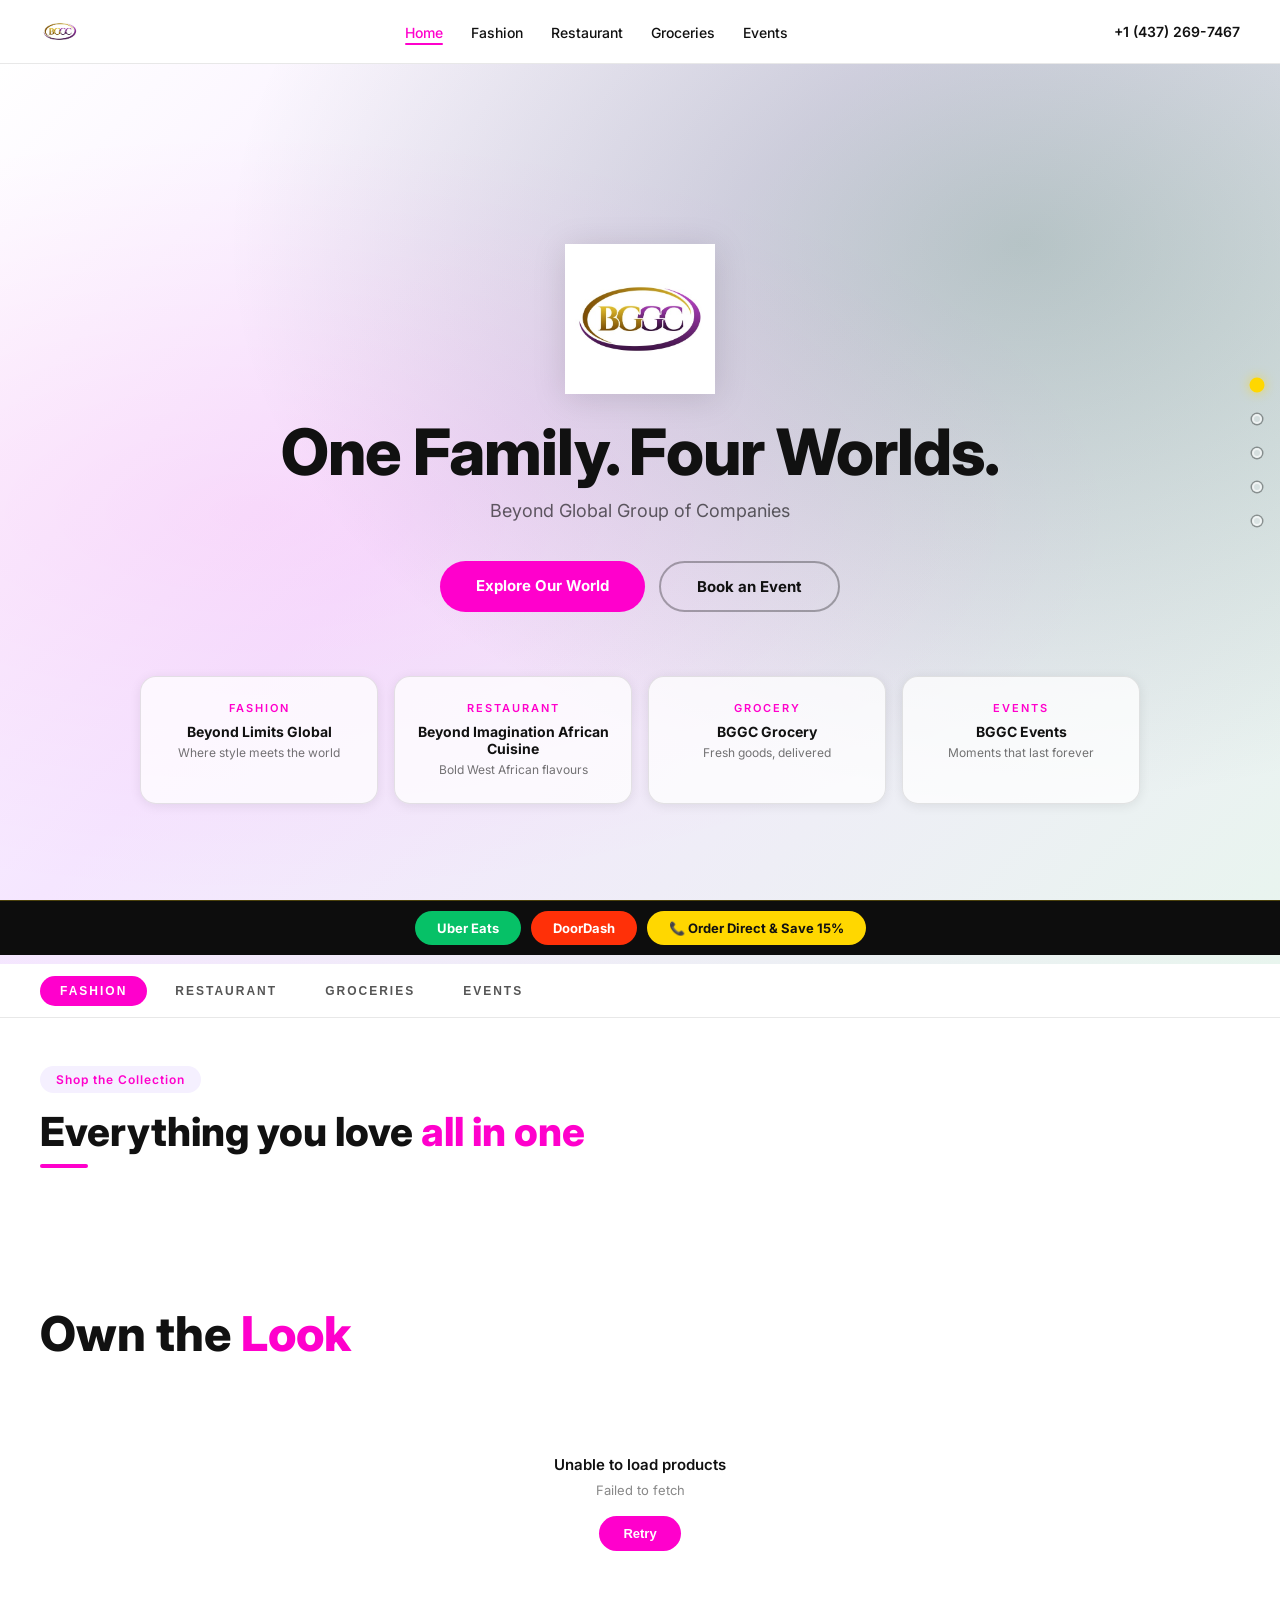
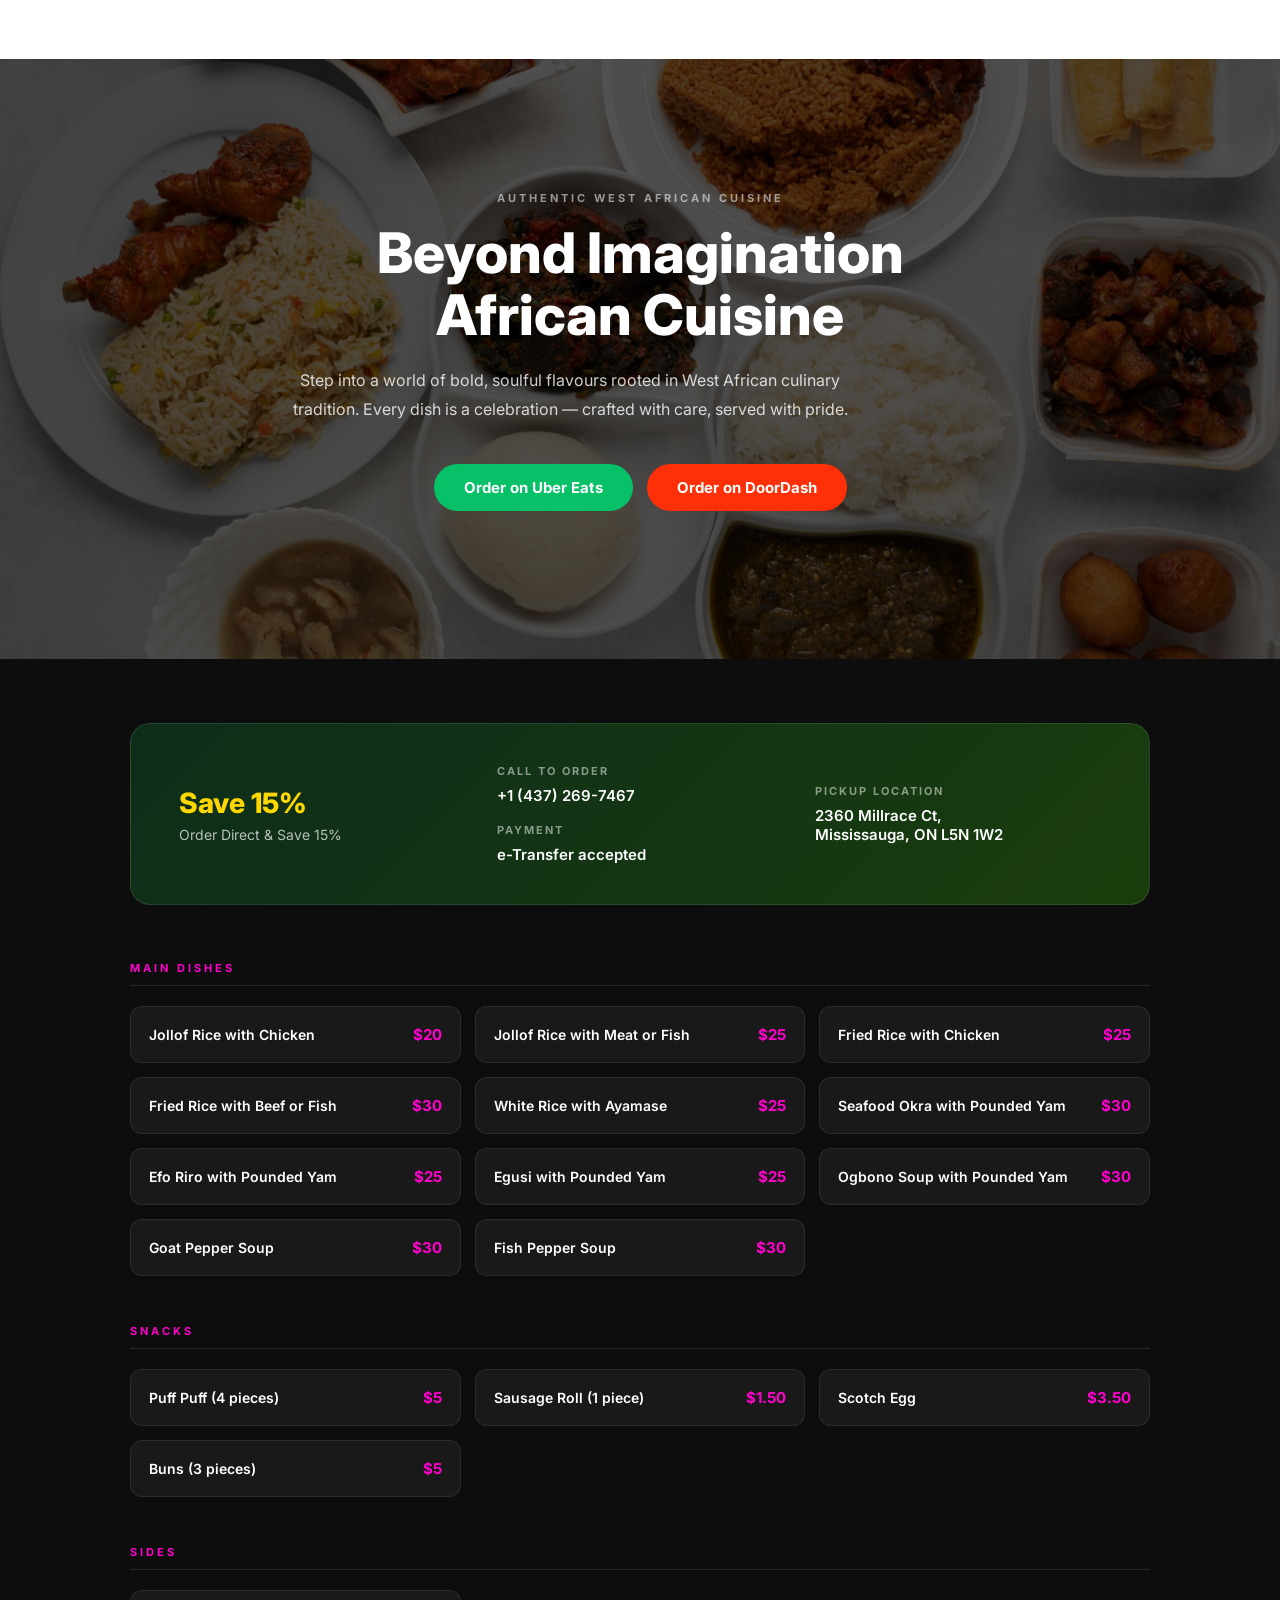
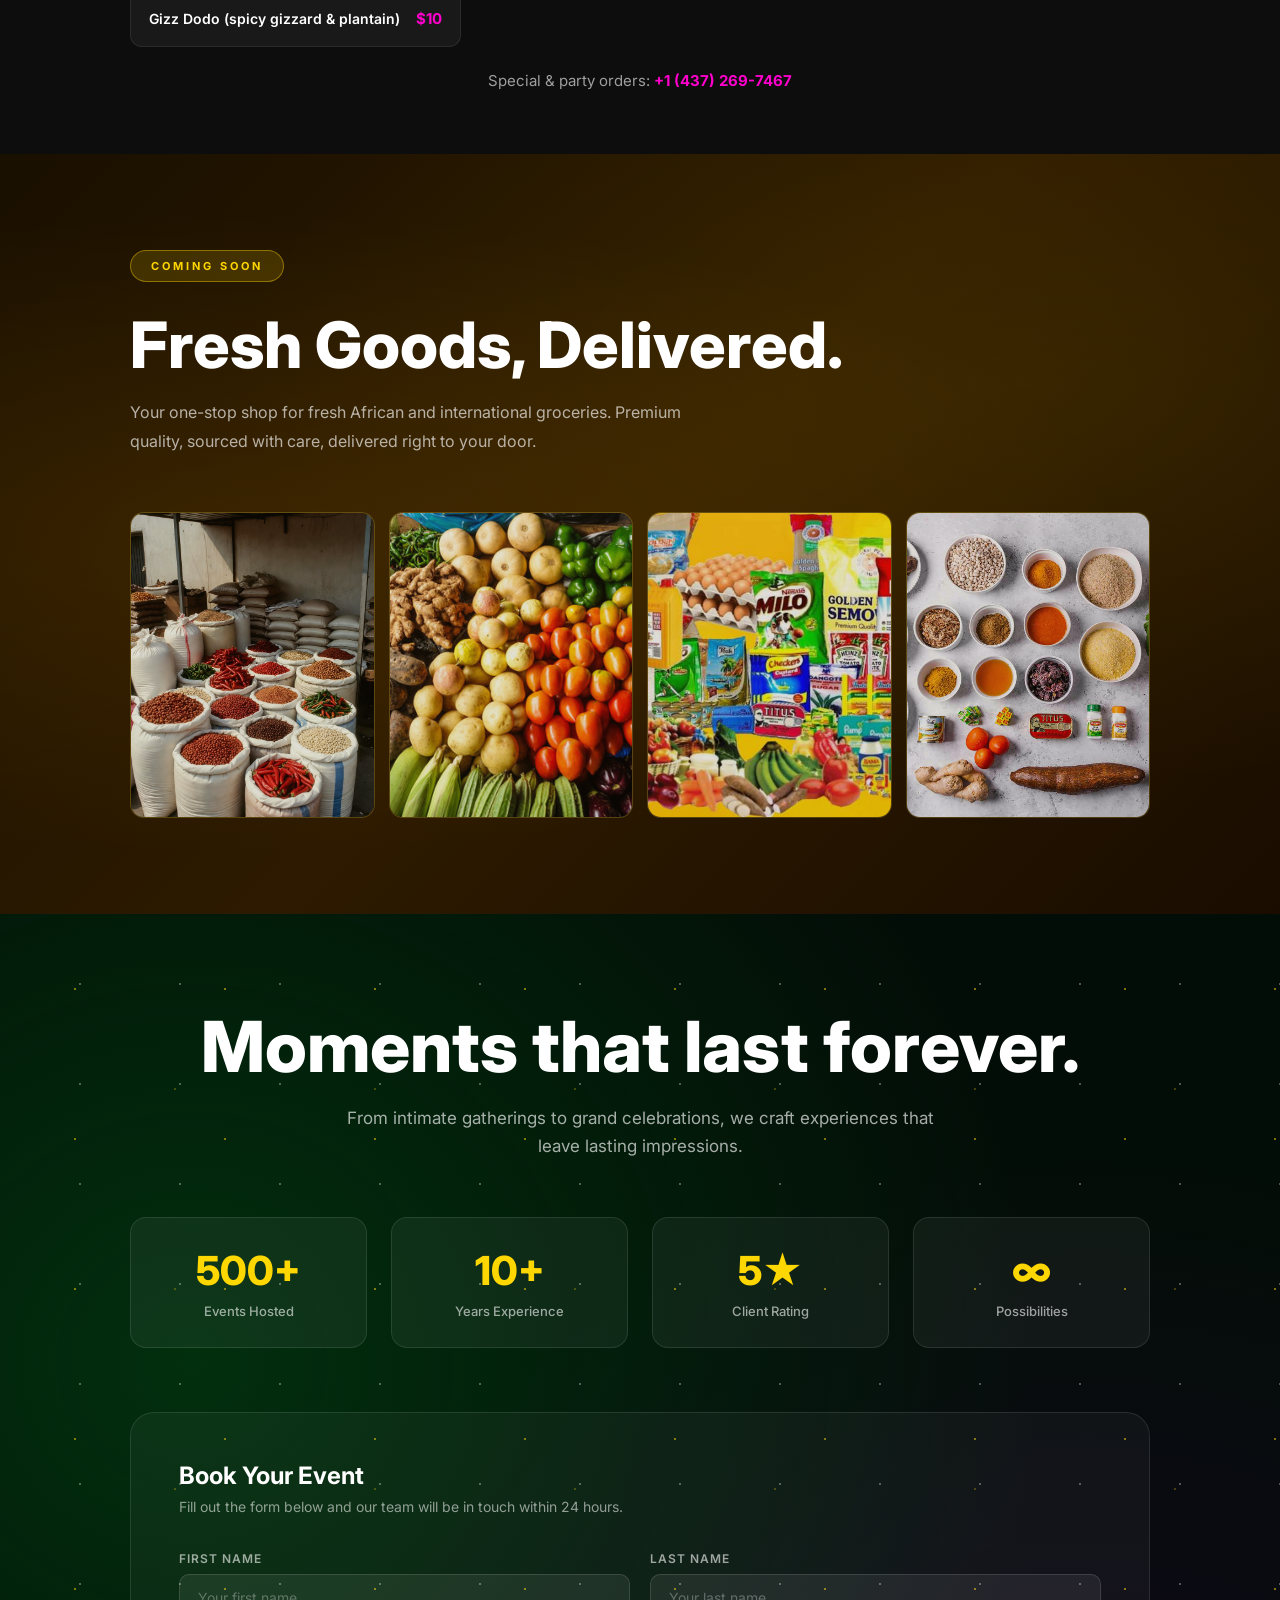
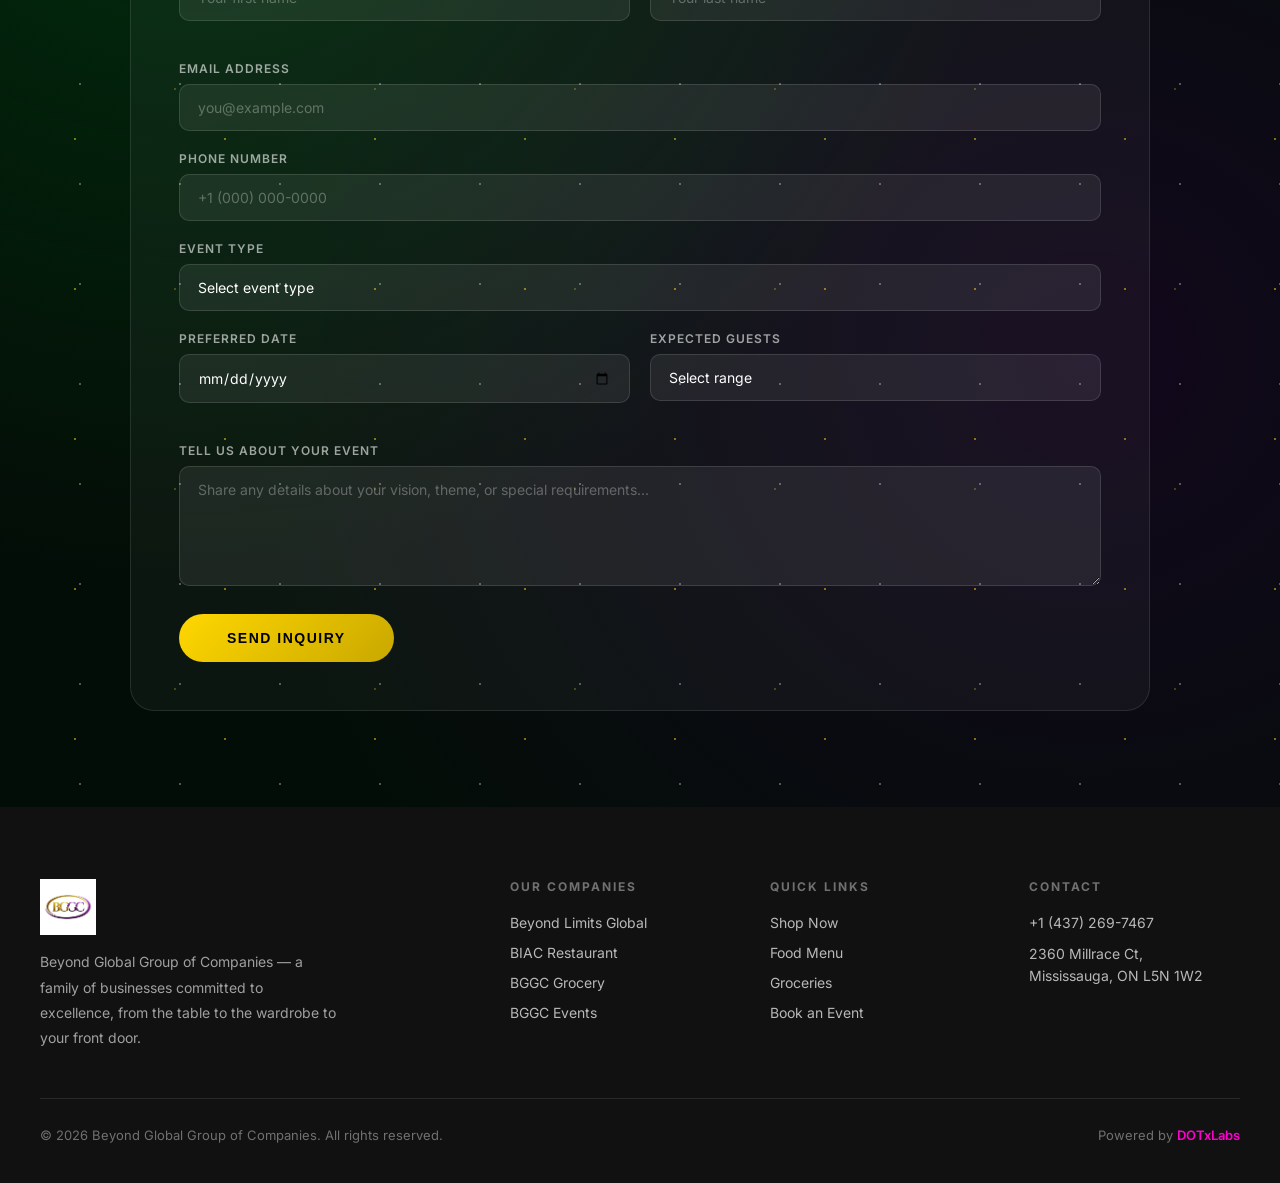
==== index.html @ 4529e99f "Fix Shopify product loading: error handling, null safety, API version - Downgrade API version 2026-0" ====
<!DOCTYPE html>
<html lang="en">
<head>
<meta charset="UTF-8">
<meta name="viewport" content="width=device-width, initial-scale=1.0">
<title>BGGC — Beyond Global Group of Companies</title>
<link rel="preconnect" href="https://fonts.googleapis.com">
<link href="https://fonts.googleapis.com/css2?family=Inter:wght@400;500;600;700;800&display=swap" rel="stylesheet">
<style>
/* ═══════════════════════════════
   RESET & ROOT VARIABLES
═══════════════════════════════ */
:root {
  --white:    #FFFFFF;
  --magenta:  #FF00CC;
  --black:    #111111;
  --body-txt: #555555;
  --lavender: #F5F0FF;
  --star:     #F5A623;
  --strike:   #999999;
  --border:   #E8E8E8;
}
* { margin:0; padding:0; box-sizing:border-box; }
html { scroll-behavior:smooth; overflow-x:hidden; }
body { font-family:'Inter',sans-serif; background:var(--white); color:var(--body-txt); overflow-x:hidden; font-size:16px; padding-top:64px; }
a { text-decoration:none; }

/* ═══════════════════════════════
   GLOBAL NAV
═══════════════════════════════ */
nav {
  position:fixed; top:0; left:0; right:0; z-index:1000;
  background:var(--white); border-bottom:1px solid var(--border);
  padding:0 40px; height:64px;
  display:flex; align-items:center; justify-content:space-between;
}
.nav-logo {
  text-decoration:none; flex-shrink:0; display:flex; align-items:center;
}
.nav-logo img {
  height:40px; width:auto; object-fit:contain;
}
.nav-links {
  display:flex; align-items:center; gap:28px; list-style:none;
}
.nav-links a {
  font-size:14px; font-weight:500; color:var(--black); transition:color .2s;
}
.nav-links a:hover { color:var(--magenta); }
.nav-phone {
  font-size:14px; font-weight:600; color:var(--black); flex-shrink:0;
}
.nav-hamburger {
  display:none; flex-direction:column; gap:5px; cursor:pointer;
  background:none; border:none; padding:6px;
}
.nav-hamburger span { display:block; width:24px; height:2px; background:var(--black); border-radius:2px; }
.mobile-menu {
  display:none; position:fixed; inset:64px 0 0 0; background:var(--white);
  z-index:999; flex-direction:column; padding:32px 24px; gap:20px;
  border-top:1px solid var(--border);
}
.mobile-menu.open { display:flex; }
.mobile-menu a { font-size:18px; font-weight:600; color:var(--black); }
.mobile-menu a:hover { color:var(--magenta); }

/* ═══════════════════════════════
   HERO (#home)
═══════════════════════════════ */
#home {
  position:relative; min-height:100vh;
  background:linear-gradient(135deg,#ffffff 0%,#f5e6ff 40%,#e8f5ee 100%);
  display:flex; flex-direction:column; align-items:center; justify-content:center;
  padding:80px 40px 60px; overflow:hidden;
}
#home::before {
  content:''; position:absolute; inset:0;
  background:radial-gradient(ellipse at 20% 50%,rgba(255,0,204,.08) 0%,transparent 60%),
             radial-gradient(ellipse at 80% 20%,rgba(3,80,40,.25) 0%,transparent 55%);
  pointer-events:none;
}
.hero-inner { position:relative; z-index:2; text-align:center; max-width:800px; }
.hero-logo {
  height:clamp(80px,12vw,150px); width:auto; object-fit:contain;
  margin-bottom:24px; display:block; margin-left:auto; margin-right:auto;
  filter:drop-shadow(0 4px 16px rgba(0,0,0,.12));
}
.hero-h1 {
  font-size:clamp(32px,5vw,64px); font-weight:800; color:#111111;
  line-height:1.05; margin-bottom:14px; letter-spacing:-1px;
}
.hero-sub {
  font-size:18px; color:rgba(0,0,0,.6); margin-bottom:40px; font-weight:400;
}
.hero-ctas { display:flex; gap:14px; justify-content:center; flex-wrap:wrap; margin-bottom:64px; }
.btn-primary {
  background:var(--magenta); color:var(--white); padding:15px 36px;
  border-radius:50px; font-size:15px; font-weight:700; border:none; cursor:pointer;
  display:inline-block; transition:all .25s;
}
.btn-primary:hover { background:#dd00b0; transform:translateY(-2px); box-shadow:0 10px 28px rgba(255,0,204,.4); }
.btn-outline-white {
  background:transparent; color:#111111; padding:14px 36px;
  border-radius:50px; font-size:15px; font-weight:700;
  border:2px solid rgba(0,0,0,.3); display:inline-block; transition:all .25s;
}
.btn-outline-white:hover { background:rgba(0,0,0,.06); border-color:var(--magenta); color:var(--magenta); }

/* Hero brand tiles */
.hero-tiles {
  display:grid; grid-template-columns:repeat(4,1fr); gap:16px; width:100%; max-width:1000px;
  position:relative; z-index:2;
}
.hero-tile {
  background:rgba(255,255,255,.75); border:1px solid rgba(0,0,0,.1);
  border-radius:16px; padding:24px 18px; text-align:center;
  cursor:pointer; transition:all .3s; display:block;
  box-shadow:0 2px 12px rgba(0,0,0,.08);
}
.hero-tile:hover {
  background:rgba(255,0,204,.08); border-color:rgba(255,0,204,.4);
  transform:translateY(-4px); box-shadow:0 12px 32px rgba(255,0,204,.15);
}
.hero-tile-name { font-size:14px; font-weight:700; color:#111111; margin-bottom:4px; }
.hero-tile-cat  { font-size:11px; font-weight:600; color:var(--magenta); letter-spacing:2px; text-transform:uppercase; margin-bottom:8px; }
.hero-tile-tag  { font-size:12px; color:rgba(0,0,0,.55); line-height:1.5; }

/* ═══════════════════════════════
   FASHION / SHOP (#fashion)
═══════════════════════════════ */
#fashion { background:var(--white); }
.shop-top-bar {
  background:var(--white); border-bottom:1px solid var(--border);
  padding:0 40px; height:54px; display:flex; align-items:center; gap:8px;
}
.shop-tab {
  font-size:12px; font-weight:700; letter-spacing:2px; text-transform:uppercase;
  padding:8px 20px; border-radius:50px; cursor:pointer; border:none;
  background:transparent; color:var(--body-txt); transition:all .2s;
}
.shop-tab.active, .shop-tab:hover { background:var(--magenta); color:var(--white); }

.shop-filter-bar {
  background:var(--white); border-bottom:1px solid var(--border);
  padding:10px 40px; display:flex; align-items:center; justify-content:space-between;
  gap:16px; flex-wrap:wrap;
}
.search-wrap { position:relative; display:flex; align-items:center; flex:0 0 340px; max-width:100%; }
.search-wrap input {
  width:100%; padding:10px 18px 10px 42px; border:1.5px solid var(--border);
  border-radius:50px; font-family:'Inter',sans-serif; font-size:14px; color:var(--black);
  outline:none; transition:border-color .2s; background:var(--white);
}
.search-wrap input:focus { border-color:var(--magenta); }
.search-wrap input::placeholder { color:#AAAAAA; }
.search-icon { position:absolute; left:14px; color:var(--magenta); pointer-events:none; display:flex; }
.filter-right { display:flex; align-items:center; gap:16px; }
.filter-btn {
  font-family:'Inter',sans-serif; font-size:14px; font-weight:500; color:var(--magenta);
  background:none; border:none; cursor:pointer; display:flex; align-items:center; gap:5px;
}

.shop-body { padding:48px 40px; max-width:1280px; margin:0 auto; }

/* Collection section label */
.shop-section-label {
  display:inline-block; background:var(--lavender); color:var(--magenta);
  font-size:12px; font-weight:600; letter-spacing:1px; padding:6px 16px;
  border-radius:50px; margin-bottom:14px;
}
.shop-section-h2 { font-size:clamp(28px,3.5vw,40px); font-weight:800; color:var(--black); margin-bottom:8px; }
.shop-section-h2 .accent { color:var(--magenta); }
.shop-underline { width:48px; height:4px; background:var(--magenta); border-radius:2px; margin-bottom:32px; }

/* Collection cards */
.collection-cards-row {
  display:flex; gap:20px; overflow-x:auto; padding-bottom:8px;
  scrollbar-width:thin; scrollbar-color:var(--magenta) var(--lavender);
  margin-bottom:56px;
}
.collection-cards-row::-webkit-scrollbar { height:4px; }
.collection-cards-row::-webkit-scrollbar-thumb { background:var(--magenta); border-radius:2px; }
.collection-cards-row::-webkit-scrollbar-track { background:var(--lavender); }
.collection-card {
  position:relative; flex:0 0 260px; height:340px; border-radius:16px;
  overflow:hidden; cursor:pointer; background:var(--lavender);
  background-size:cover; background-position:center; transition:all .3s;
}
.collection-card:hover { transform:translateY(-4px); box-shadow:0 16px 40px rgba(0,0,0,.18); }
.collection-card-overlay { position:absolute; inset:0; background:linear-gradient(to top,rgba(0,0,0,.6) 0%,transparent 55%); }
.collection-card-heart {
  position:absolute; top:12px; right:12px; width:32px; height:32px;
  background:rgba(255,255,255,.92); border-radius:50%; display:flex;
  align-items:center; justify-content:center; color:var(--magenta);
  font-size:14px; z-index:2; transition:all .2s;
}
.collection-card-heart:hover { background:var(--white); transform:scale(1.1); }
.collection-card-pill {
  position:absolute; bottom:14px; left:14px;
  background:rgba(255,255,255,.92); color:var(--black);
  font-size:12px; font-weight:600; padding:5px 14px; border-radius:50px; z-index:2;
}
.collection-card-emoji {
  position:absolute; inset:0; display:flex; align-items:center; justify-content:center;
  font-size:52px; padding-bottom:40px;
}

/* Product grid - CSS Grid, no horizontal scroll */
.product-grid-header {
  display:flex; align-items:flex-end; justify-content:space-between;
  gap:20px; margin-bottom:32px; flex-wrap:wrap;
}
.product-grid-h2 { font-size:clamp(28px,4vw,48px); font-weight:800; color:var(--black); }
.product-grid-h2 .accent { color:var(--magenta); }
.product-grid-explore a { font-size:14px; font-weight:600; color:var(--magenta); display:inline-flex; align-items:center; gap:6px; }

.product-grid-wrap { width:100%; }
#product-grid-container {
  display:grid; grid-template-columns:repeat(3,1fr); gap:20px; width:100%;
}
.product-card {
  background:var(--white); border:1.5px solid var(--border); border-radius:16px;
  overflow:hidden; cursor:pointer; transition:all .25s; display:flex; flex-direction:column;
  flex:none;
}
.product-card:hover { border-color:var(--magenta); transform:translateY(-4px); box-shadow:0 12px 36px rgba(255,0,204,.15); }
.product-card-img { width:100%; aspect-ratio:3/4; object-fit:cover; display:block; background:var(--lavender); }
.product-card-img-placeholder { width:100%; aspect-ratio:3/4; background:var(--lavender); display:flex; align-items:center; justify-content:center; font-size:48px; }
.product-card-info { padding:16px; flex:1; display:flex; flex-direction:column; gap:6px; }
.product-card-title { font-size:15px; font-weight:600; color:var(--black); line-height:1.3; flex:1; }
.product-card-stars { display:flex; align-items:center; gap:6px; font-size:13px; color:var(--star); }
.product-card-stars span { color:var(--body-txt); font-size:12px; }
.product-card-pricing { display:flex; align-items:center; gap:8px; flex-wrap:wrap; }
.product-card-price { font-size:16px; font-weight:700; color:var(--magenta); }
.product-card-original { font-size:13px; color:var(--strike); text-decoration:line-through; }
.product-card-badge { background:var(--lavender); color:var(--magenta); font-size:11px; font-weight:700; padding:3px 9px; border-radius:50px; }
.product-card-btn {
  width:100%; background:var(--magenta); color:var(--white); border:none;
  padding:10px; border-radius:8px; font-size:12px; font-weight:600;
  letter-spacing:1px; cursor:pointer; transition:background .25s; margin-top:4px;
}
.product-card-btn:hover { background:#dd00b0; }

/* Loading / error states */
.shop-loading { display:flex; align-items:center; justify-content:center; min-height:280px; flex-direction:column; gap:16px; grid-column:1/-1; }
@keyframes spin { to { transform:rotate(360deg); } }
.shop-spinner { width:40px; height:40px; border:3px solid rgba(255,0,204,.2); border-top-color:var(--magenta); border-radius:50%; animation:spin .8s linear infinite; }
.shop-loading-text { font-size:12px; font-weight:600; letter-spacing:2px; color:var(--body-txt); }
.shop-error { text-align:center; padding:60px 20px; font-size:16px; color:var(--body-txt); grid-column:1/-1; }

/* ═══════════════════════════════
   RESTAURANT (#restaurant)
═══════════════════════════════ */
#restaurant { background:#0d0d0d; }
.rest-hero {
  position:relative; min-height:600px;
  background-image:url('BIACH.jpg');
  background-size:cover; background-position:center;
  display:flex; align-items:center; justify-content:center; overflow:hidden;
}
.rest-hero::after { content:''; position:absolute; inset:0; background:rgba(0,0,0,.68); }
.rest-hero-inner { position:relative; z-index:2; text-align:center; padding:80px 40px; max-width:800px; }
.rest-eyebrow {
  font-size:11px; font-weight:700; letter-spacing:3px; text-transform:uppercase;
  color:rgba(255,255,255,.55); margin-bottom:18px;
}
.rest-hero-name {
  font-size:clamp(28px,4.5vw,56px); font-weight:800; color:var(--white);
  line-height:1.1; margin-bottom:20px;
}
.rest-hero-copy { font-size:16px; color:rgba(255,255,255,.8); line-height:1.8; margin-bottom:40px; max-width:580px; }
.rest-order-btns { display:flex; gap:14px; justify-content:center; flex-wrap:wrap; margin-bottom:16px; }
.btn-uber {
  background:#06C167; color:var(--white); padding:14px 30px; border-radius:50px;
  font-size:15px; font-weight:700; border:none; display:inline-block; transition:all .25s;
}
.btn-uber:hover { background:#04a355; transform:translateY(-2px); }
.btn-doordash {
  background:#FF3008; color:var(--white); padding:14px 30px; border-radius:50px;
  font-size:15px; font-weight:700; border:none; display:inline-block; transition:all .25s;
}
.btn-doordash:hover { background:#dd2700; transform:translateY(-2px); }

.rest-body { max-width:1100px; margin:0 auto; padding:64px 40px; }

/* Order Direct promo */
.rest-promo {
  background:linear-gradient(135deg,#0d2d1a,#1a3d0d);
  border:1px solid rgba(255,255,255,.1); border-radius:20px;
  padding:40px 48px; margin-bottom:56px;
  display:grid; grid-template-columns:1fr 1fr 1fr; gap:32px; align-items:center;
}
.rest-promo-badge {
  font-size:28px; font-weight:800; color:#FFD700;
  margin-bottom:6px;
}
.rest-promo-sub { font-size:14px; color:rgba(255,255,255,.7); }
.rest-promo-item { display:flex; flex-direction:column; gap:4px; }
.rest-promo-label { font-size:11px; font-weight:700; letter-spacing:2px; text-transform:uppercase; color:rgba(255,255,255,.5); margin-bottom:4px; }
.rest-promo-value { font-size:15px; font-weight:600; color:var(--white); }

/* Menu */
.menu-cat-title {
  font-size:11px; font-weight:700; letter-spacing:3px; text-transform:uppercase;
  color:var(--magenta); margin-bottom:20px; padding-bottom:10px;
  border-bottom:1px solid rgba(255,255,255,.1);
}
.menu-cards-grid { display:grid; grid-template-columns:repeat(3,1fr); gap:14px; margin-bottom:48px; }
.menu-card {
  background:rgba(255,255,255,.05); border:1px solid rgba(255,255,255,.08);
  border-radius:12px; padding:18px; display:flex; justify-content:space-between; align-items:center;
  transition:all .2s;
}
.menu-card:hover { background:rgba(255,255,255,.09); border-color:rgba(255,0,204,.3); }
.menu-card-name { font-size:14px; font-weight:600; color:var(--white); }
.menu-card-price { font-size:15px; font-weight:700; color:var(--magenta); flex-shrink:0; margin-left:12px; }
.rest-special-note { text-align:center; font-size:15px; color:rgba(255,255,255,.6); margin-top:-24px; }
.rest-special-note strong { color:var(--magenta); }

/* ═══════════════════════════════
   EVENTS (#events)
═══════════════════════════════ */
#events {
  background:#030D07;
  background-image:
    radial-gradient(ellipse at 15% 30%,rgba(0,80,20,.5) 0%,transparent 55%),
    radial-gradient(ellipse at 85% 70%,rgba(40,0,60,.4) 0%,transparent 55%);
  position:relative; overflow:hidden;
}
/* Star dots */
#events::before {
  content:'';
  position:absolute; inset:0;
  background-image:
    radial-gradient(circle,#FFD700 1px,transparent 1px),
    radial-gradient(circle,rgba(255,215,0,.5) 1px,transparent 1px),
    radial-gradient(circle,rgba(255,255,255,.6) 1px,transparent 1px);
  background-size:150px 150px, 200px 200px, 100px 100px;
  background-position:0 0, 75px 75px, 30px 120px;
  pointer-events:none; opacity:.5;
}
.events-inner { position:relative; z-index:2; max-width:1100px; margin:0 auto; padding:96px 40px; }
.events-headline {
  font-size:clamp(36px,5.5vw,72px); font-weight:800; color:var(--white);
  line-height:1.05; margin-bottom:20px; text-align:center;
}
.events-sub { font-size:17px; color:rgba(255,255,255,.65); text-align:center; max-width:620px; margin:0 auto 56px; line-height:1.7; }

/* Stats */
.events-stats { display:grid; grid-template-columns:repeat(4,1fr); gap:24px; margin-bottom:64px; }
.stat-card {
  background:rgba(255,255,255,.05); border:1px solid rgba(255,255,255,.1);
  border-radius:16px; padding:28px 20px; text-align:center;
}
.stat-value { font-size:clamp(28px,3.5vw,40px); font-weight:800; color:#FFD700; margin-bottom:8px; }
.stat-label { font-size:13px; color:rgba(255,255,255,.6); font-weight:500; }

/* Event form */
.event-form-wrap {
  background:rgba(255,255,255,.04); border:1px solid rgba(255,255,255,.1);
  border-radius:24px; padding:48px;
}
.event-form-title { font-size:24px; font-weight:700; color:var(--white); margin-bottom:8px; }
.event-form-sub { font-size:14px; color:rgba(255,255,255,.55); margin-bottom:36px; }
.form-row { display:grid; grid-template-columns:1fr 1fr; gap:20px; margin-bottom:20px; }
.form-group { display:flex; flex-direction:column; gap:8px; margin-bottom:20px; }
.form-label { font-size:12px; font-weight:600; letter-spacing:1px; text-transform:uppercase; color:rgba(255,255,255,.6); }
.form-input, .form-select, .form-textarea {
  width:100%; padding:14px 18px; background:rgba(255,255,255,.07);
  border:1.5px solid rgba(255,255,255,.12); border-radius:10px;
  font-family:'Inter',sans-serif; font-size:14px; color:var(--white);
  outline:none; transition:border-color .2s; appearance:none;
}
.form-input::placeholder, .form-textarea::placeholder { color:rgba(255,255,255,.3); }
.form-input:focus, .form-select:focus, .form-textarea:focus { border-color:#FFD700; }
.form-select option { background:#0d1f0d; color:var(--white); }
.form-textarea { resize:vertical; min-height:120px; }
.btn-send {
  background:linear-gradient(135deg,#FFD700,#c9a800);
  color:#000; padding:16px 48px; border-radius:50px;
  font-size:14px; font-weight:800; letter-spacing:1.5px; text-transform:uppercase;
  border:none; cursor:pointer; transition:all .25s; margin-top:8px;
}
.btn-send:hover { transform:translateY(-2px); box-shadow:0 10px 28px rgba(255,215,0,.35); }

/* ═══════════════════════════════
   GROCERIES (#grocery)
═══════════════════════════════ */
#grocery {
  background:linear-gradient(135deg,#1a1000 0%,#2d1a00 50%,#1a0d00 100%);
  position:relative; overflow:hidden;
}
#grocery::before {
  content:''; position:absolute; inset:0;
  background:radial-gradient(ellipse at 20% 50%,rgba(255,165,0,.1) 0%,transparent 60%),
             radial-gradient(ellipse at 80% 30%,rgba(255,215,0,.08) 0%,transparent 55%);
  pointer-events:none;
}
.grocery-inner { position:relative; z-index:2; max-width:1100px; margin:0 auto; padding:96px 40px; }
.grocery-badge {
  display:inline-block; background:rgba(255,215,0,.15); border:1px solid rgba(255,215,0,.4);
  color:#FFD700; font-size:11px; font-weight:700; letter-spacing:3px;
  text-transform:uppercase; padding:8px 20px; border-radius:50px; margin-bottom:28px;
}
.grocery-h1 { font-size:clamp(36px,5vw,64px); font-weight:800; color:var(--white); line-height:1.1; margin-bottom:18px; }
.grocery-sub { font-size:16px; color:rgba(255,255,255,.65); line-height:1.8; max-width:600px; margin-bottom:56px; }
.grocery-gallery { display:grid; grid-template-columns:repeat(4,1fr); gap:14px; }
.grocery-img {
  border-radius:14px; overflow:hidden; aspect-ratio:4/5;
  background:rgba(255,255,255,.08); border:1px solid rgba(255,215,0,.15);
}
.grocery-img img { width:100%; height:100%; object-fit:cover; display:block; opacity:.85; transition:opacity .3s; }
.grocery-img:hover img { opacity:1; }

/* ═══════════════════════════════
   PRODUCT MODAL (lightbox)
═══════════════════════════════ */
.product-modal {
  position:fixed; inset:0; z-index:4000; background:rgba(0,0,0,.78);
  backdrop-filter:blur(10px); display:flex; align-items:center; justify-content:center;
  opacity:0; pointer-events:none; transition:opacity .3s; padding:20px;
}
.product-modal.open { opacity:1; pointer-events:all; }
.product-modal-inner {
  background:var(--white); border-radius:16px; overflow:hidden;
  max-width:800px; width:100%; max-height:92vh; overflow-y:auto;
  display:grid; grid-template-columns:1fr 1fr;
  transform:scale(.94); transition:transform .35s cubic-bezier(.16,1,.3,1);
  box-shadow:0 40px 100px rgba(0,0,0,.35); position:relative;
}
.product-modal.open .product-modal-inner { transform:scale(1); }
.product-modal-img { width:100%; height:100%; object-fit:cover; display:block; min-height:380px; background:var(--lavender); }
.product-modal-img-placeholder { width:100%; min-height:380px; background:var(--lavender); display:flex; align-items:center; justify-content:center; font-size:80px; }
.product-modal-info { padding:40px 32px; display:flex; flex-direction:column; gap:0; }
.product-modal-close {
  position:absolute; top:14px; right:14px; background:rgba(255,255,255,.95);
  border:none; width:34px; height:34px; border-radius:50%; cursor:pointer;
  font-size:16px; display:flex; align-items:center; justify-content:center;
  transition:all .25s; z-index:5; box-shadow:0 2px 8px rgba(0,0,0,.2); color:var(--black);
}
.product-modal-close:hover { background:var(--white); transform:scale(1.1); }
.product-modal-tag { font-size:11px; font-weight:600; letter-spacing:3px; color:var(--magenta); margin-bottom:10px; text-transform:uppercase; }
.product-modal-title { font-size:26px; font-weight:700; color:var(--black); line-height:1.2; margin-bottom:10px; }
.product-modal-price { font-size:20px; font-weight:700; color:var(--magenta); margin-bottom:18px; }
.product-modal-desc { font-size:14px; color:var(--body-txt); line-height:1.75; margin-bottom:22px; flex:1; }
.variant-label { font-size:11px; font-weight:600; letter-spacing:2px; color:var(--body-txt); display:block; margin-bottom:10px; text-transform:uppercase; }
.variant-options { display:flex; flex-wrap:wrap; gap:8px; margin-bottom:22px; }
.variant-btn {
  padding:7px 16px; border:1.5px solid var(--border); background:transparent;
  color:var(--black); font-family:'Inter',sans-serif; font-size:13px; font-weight:500;
  border-radius:8px; cursor:pointer; transition:all .2s;
}
.variant-btn:hover { border-color:var(--magenta); color:var(--magenta); }
.variant-btn.selected { background:var(--magenta); color:var(--white); border-color:var(--magenta); }
.variant-btn:disabled { opacity:.35; cursor:not-allowed; text-decoration:line-through; }
.btn-add-cart {
  width:100%; background:var(--magenta); color:var(--white); padding:15px;
  border:none; cursor:pointer; font-family:'Inter',sans-serif; font-size:13px;
  font-weight:700; letter-spacing:1.5px; text-transform:uppercase;
  border-radius:50px; transition:all .3s; margin-bottom:10px;
}
.btn-add-cart:hover { background:#dd00b0; transform:translateY(-2px); box-shadow:0 10px 28px rgba(255,0,204,.35); }
.btn-add-cart:disabled { background:rgba(255,0,204,.35); cursor:not-allowed; transform:none; box-shadow:none; }
.btn-checkout-note { font-size:12px; text-align:center; color:var(--strike); font-style:italic; }

/* ═══════════════════════════════
   FOOTER
═══════════════════════════════ */
footer {
  background:var(--black); color:var(--white);
  padding:72px 40px 40px;
}
.footer-inner {
  max-width:1280px; margin:0 auto;
  display:grid; grid-template-columns:2fr 1fr 1fr 1fr; gap:48px; margin-bottom:48px;
}
.footer-logo { height:56px; width:auto; object-fit:contain; margin-bottom:14px; display:block; }
.footer-brand-desc { font-size:14px; color:rgba(255,255,255,.6); line-height:1.8; max-width:300px; }
.footer-col-title { font-size:12px; font-weight:700; letter-spacing:2px; text-transform:uppercase; color:rgba(255,255,255,.4); margin-bottom:18px; }
.footer-links { list-style:none; display:flex; flex-direction:column; gap:10px; }
.footer-links a { font-size:14px; color:rgba(255,255,255,.7); transition:color .2s; }
.footer-links a:hover { color:var(--white); }
.footer-contact-line { font-size:14px; color:rgba(255,255,255,.7); margin-bottom:8px; line-height:1.6; }
.footer-bottom {
  max-width:1280px; margin:0 auto; padding-top:28px;
  border-top:1px solid rgba(255,255,255,.1);
  display:flex; align-items:center; justify-content:space-between;
  font-size:13px; color:rgba(255,255,255,.4);
  flex-wrap:wrap; gap:8px;
}
.footer-powered { font-size:13px; color:rgba(255,255,255,.4); }
.footer-powered a { color:var(--magenta); text-decoration:none; font-weight:600; }
.footer-powered a:hover { text-decoration:underline; }

/* ═══════════════════════════════
   RESPONSIVE
═══════════════════════════════ */
@media (max-width:1024px) {
  #product-grid-container { grid-template-columns:repeat(2,1fr); }
  .hero-tiles { grid-template-columns:repeat(2,1fr); }
  .events-stats { grid-template-columns:repeat(2,1fr); }
  .menu-cards-grid { grid-template-columns:repeat(2,1fr); }
  .grocery-gallery { grid-template-columns:repeat(2,1fr); }
  .rest-promo { grid-template-columns:1fr 1fr; gap:24px; }
  .footer-inner { grid-template-columns:repeat(2,1fr); gap:32px; }
}
@media (max-width:768px) {
  nav { padding:0 20px; }
  .nav-links, .nav-phone { display:none; }
  .nav-hamburger { display:flex; }
  .shop-top-bar { padding:0 20px; overflow-x:auto; -webkit-overflow-scrolling:touch; scrollbar-width:none; }
  .shop-top-bar::-webkit-scrollbar { display:none; }
  .shop-tab { flex-shrink:0; }
  .shop-filter-bar { padding:10px 20px; }
  .shop-body { padding:32px 20px; }
  .rest-body { padding:40px 20px; }
  .rest-promo { grid-template-columns:1fr; padding:28px 24px; }
  .events-inner { padding:64px 20px; }
  .events-stats { grid-template-columns:repeat(2,1fr); }
  .form-row { grid-template-columns:1fr; gap:0; }
  .event-form-wrap { padding:28px 24px; }
  .grocery-inner { padding:64px 20px; }
  .grocery-gallery { grid-template-columns:repeat(2,1fr); }
  footer { padding:48px 20px 32px; }
  .footer-inner { grid-template-columns:1fr; gap:28px; }
  .product-modal-inner { grid-template-columns:1fr; }
  .product-modal-img { min-height:260px; }
  #home { padding:60px 20px 40px; }
  .hero-tiles { grid-template-columns:repeat(2,1fr); }
}
@media (max-width:640px) {
  #product-grid-container { grid-template-columns:1fr 1fr; gap:10px; }
  .product-card-info { padding:10px; gap:4px; }
  .product-card-title { font-size:12px; }
  .product-card-price { font-size:13px; }
  .product-card-original { font-size:11px; }
  .product-card-btn { font-size:10px; padding:8px; }
  .product-card-stars { font-size:11px; }
  .menu-cards-grid { grid-template-columns:1fr; }
  .grocery-gallery { grid-template-columns:1fr 1fr; }
}
@media (max-width:480px) {
  .hero-tiles { grid-template-columns:1fr 1fr; }
  .events-stats { grid-template-columns:1fr 1fr; }
  .grocery-gallery { grid-template-columns:1fr 1fr; }
}

/* ═══════════════════════════════
   UX ENHANCEMENTS
═══════════════════════════════ */

/* ── 1. Scroll offset for all sections (fixed nav) ── */
#home, #fashion, #restaurant, #grocery, #events {
  scroll-margin-top:64px;
}

/* ── 1. Active nav link highlight ── */
.nav-links a.nav-active {
  color:var(--magenta);
  position:relative;
}
.nav-links a.nav-active::after {
  content:''; position:absolute; bottom:-4px; left:0; right:0;
  height:2px; background:var(--magenta); border-radius:2px;
}

/* ── 2. Scroll Progress Dots ── */
#scroll-dots {
  position:fixed; right:18px; top:50%; transform:translateY(-50%);
  z-index:900; display:flex; flex-direction:column; gap:14px;
  list-style:none; padding:0; margin:0;
}
.scroll-dot {
  width:10px; height:10px; border-radius:50%; padding:0;
  background:rgba(255,255,255,.15);
  border:2px solid rgba(255,255,255,.6);
  box-shadow:0 0 0 1.5px rgba(0,0,0,.35);
  cursor:pointer; transition:all .3s ease;
}
.scroll-dot.active {
  background:#FFD700; border-color:#FFD700;
  transform:scale(1.5); box-shadow:0 0 8px rgba(255,215,0,.6);
}
.scroll-dot:hover:not(.active) {
  background:rgba(255,215,0,.45); transform:scale(1.25);
}
@media (max-width:768px) { #scroll-dots { display:none; } }

/* ── 3. Back to Top Button ── */
#back-to-top {
  position:fixed; bottom:88px; right:18px; z-index:900;
  width:46px; height:46px; border-radius:50%;
  background:#FFD700; color:#111; border:none;
  font-size:20px; font-weight:800; line-height:1;
  cursor:pointer; display:flex; align-items:center; justify-content:center;
  box-shadow:0 4px 16px rgba(255,215,0,.45);
  opacity:0; pointer-events:none;
  transition:opacity .3s, transform .3s;
  transform:translateY(14px);
}
#back-to-top.visible { opacity:1; pointer-events:all; transform:translateY(0); }
#back-to-top:hover { background:#e6c400; transform:translateY(-3px) !important; }
@media (max-width:768px) { #back-to-top { bottom:72px; right:14px; width:42px; height:42px; font-size:18px; } }

/* ── 4. Section Entrance Animations ── */
@keyframes ux-fade-up {
  from { opacity:0; transform:translateY(32px); }
  to   { opacity:1; transform:translateY(0); }
}
.ux-animate { opacity:0; }
.ux-animate.ux-visible {
  animation:ux-fade-up .55s ease both;
}
@media (prefers-reduced-motion:reduce) {
  .ux-animate, .ux-animate.ux-visible {
    animation:none !important; opacity:1 !important; transform:none !important;
  }
}

/* ── 5. Sticky Restaurant CTA Bar ── */
#rest-cta-bar {
  position:fixed; bottom:0; left:0; right:0; z-index:800;
  background:#0d0d0d; border-top:1px solid rgba(255,215,0,.25);
  padding:10px 20px;
  display:flex; align-items:center; justify-content:center; gap:10px;
  flex-wrap:wrap;
  transform:translateY(100%);
  transition:transform .38s cubic-bezier(.16,1,.3,1);
}
#rest-cta-bar.visible { transform:translateY(0); }
.cta-bar-btn {
  padding:9px 22px; border-radius:50px; font-size:13px; font-weight:700;
  border:none; cursor:pointer; transition:all .2s;
  text-decoration:none; display:inline-flex; align-items:center; gap:6px;
  font-family:'Inter',sans-serif;
}
.cta-bar-uber    { background:#06C167; color:#fff; }
.cta-bar-uber:hover { background:#04a355; transform:translateY(-1px); }
.cta-bar-doordash { background:#FF3008; color:#fff; }
.cta-bar-doordash:hover { background:#dd2700; transform:translateY(-1px); }
.cta-bar-direct  { background:#FFD700; color:#111; }
.cta-bar-direct:hover { background:#e6c400; transform:translateY(-1px); }
@media (max-width:480px) {
  .cta-bar-btn { padding:8px 14px; font-size:12px; }
}

/* ── 6. Scroll Padding (for fixed nav offset) ── */
html {
  scroll-padding-top:64px;
}

/* ── 7. Mobile Drawer ── */
.mobile-menu { display:none !important; }
#mobile-drawer {
  position:fixed; inset:0; z-index:2000; pointer-events:none;
}
#mobile-drawer-overlay {
  position:absolute; inset:0; background:rgba(0,0,0,.6);
  opacity:0; transition:opacity .35s;
}
#mobile-drawer-panel {
  position:absolute; top:0; right:0; bottom:0;
  width:min(300px,88vw); background:#111;
  display:flex; flex-direction:column;
  padding:24px 28px 40px;
  transform:translateX(105%);
  transition:transform .38s cubic-bezier(.16,1,.3,1);
  overflow-y:auto;
}
#mobile-drawer.open { pointer-events:all; }
#mobile-drawer.open #mobile-drawer-overlay { opacity:1; }
#mobile-drawer.open #mobile-drawer-panel { transform:translateX(0); }
#mobile-drawer-close {
  align-self:flex-end; background:none; border:none;
  color:rgba(255,255,255,.6); font-size:28px; cursor:pointer;
  line-height:1; padding:0; margin-bottom:20px;
  transition:color .2s;
}
#mobile-drawer-close:hover { color:#fff; }
#mobile-drawer-logo {
  height:44px; width:auto; object-fit:contain;
  margin-bottom:32px; display:block;
}
#mobile-drawer-links { list-style:none; padding:0; margin:0; display:flex; flex-direction:column; }
#mobile-drawer-links a {
  font-size:19px; font-weight:700; color:rgba(255,255,255,.8);
  padding:15px 0; display:block;
  border-bottom:1px solid rgba(255,255,255,.08);
  transition:color .2s;
}
#mobile-drawer-links a:last-child { border-bottom:none; }
#mobile-drawer-links a:hover { color:#FFD700; }

/* ── 8. Page Scroll Progress Bar ── */
#ux-progress {
  position:fixed; top:0; left:0; right:0; z-index:2001;
  height:3px; background:#FFD700;
  transform-origin:left center;
  transform:scaleX(0);
  transition:transform .08s linear;
  pointer-events:none;
}
</style>
</head>
<body>

<!-- ── 8. Scroll Progress Bar ── -->
<div id="ux-progress"></div>

<!-- ═══════ GLOBAL NAV ═══════ -->
<nav>
  <a class="nav-logo" href="#home"><img src="BGGC.jpeg" alt="BGGC"></a>

  <ul class="nav-links">
    <li><a href="#home">Home</a></li>
    <li><a href="#fashion">Fashion</a></li>
    <li><a href="#restaurant">Restaurant</a></li>
    <li><a href="#grocery">Groceries</a></li>
    <li><a href="#events">Events</a></li>
  </ul>

  <span class="nav-phone">+1 (437) 269-7467</span>

  <button class="nav-hamburger" id="navHamburger" aria-label="Menu">
    <span></span><span></span><span></span>
  </button>
</nav>

<!-- Mobile menu (legacy, hidden by CSS) -->
<div class="mobile-menu" id="mobileMenu"></div>

<!-- ── 7. Mobile Drawer ── -->
<div id="mobile-drawer" role="dialog" aria-modal="true" aria-label="Navigation menu">
  <div id="mobile-drawer-overlay"></div>
  <div id="mobile-drawer-panel">
    <button id="mobile-drawer-close" aria-label="Close menu">&#x2715;</button>
    <img id="mobile-drawer-logo" src="BGGC.jpeg" alt="BGGC">
    <ul id="mobile-drawer-links">
      <li><a href="#home">Home</a></li>
      <li><a href="#fashion">Fashion</a></li>
      <li><a href="#restaurant">Restaurant</a></li>
      <li><a href="#grocery">Groceries</a></li>
      <li><a href="#events">Events</a></li>
    </ul>
  </div>
</div>

<!-- ═══════ HERO (#home) ═══════ -->
<section id="home">
  <div class="hero-inner">
    <img class="hero-logo" src="BGGC.jpeg" alt="BGGC — Beyond Global Group of Companies">
    <h1 class="hero-h1">One Family. Four Worlds.</h1>
    <p class="hero-sub">Beyond Global Group of Companies</p>
    <div class="hero-ctas">
      <a href="#fashion" class="btn-primary">Explore Our World</a>
      <a href="#events" class="btn-outline-white">Book an Event</a>
    </div>
  </div>

  <div class="hero-tiles">
    <a class="hero-tile" href="#fashion">
      <div class="hero-tile-cat">Fashion</div>
      <div class="hero-tile-name">Beyond Limits Global</div>
      <div class="hero-tile-tag">Where style meets the world</div>
    </a>
    <a class="hero-tile" href="#restaurant">
      <div class="hero-tile-cat">Restaurant</div>
      <div class="hero-tile-name">Beyond Imagination African Cuisine</div>
      <div class="hero-tile-tag">Bold West African flavours</div>
    </a>
    <a class="hero-tile" href="#grocery">
      <div class="hero-tile-cat">Grocery</div>
      <div class="hero-tile-name">BGGC Grocery</div>
      <div class="hero-tile-tag">Fresh goods, delivered</div>
    </a>
    <a class="hero-tile" href="#events">
      <div class="hero-tile-cat">Events</div>
      <div class="hero-tile-name">BGGC Events</div>
      <div class="hero-tile-tag">Moments that last forever</div>
    </a>
  </div>
</section>

<!-- ═══════ FASHION SECTION (#fashion) ═══════ -->
<section id="fashion">

  <!-- Shop tab switcher -->
  <div class="shop-top-bar">
    <button class="shop-tab active" onclick="document.getElementById('fashion').scrollIntoView({behavior:'smooth'})">Fashion</button>
    <button class="shop-tab" onclick="document.getElementById('restaurant').scrollIntoView({behavior:'smooth'})">Restaurant</button>
    <button class="shop-tab" onclick="document.getElementById('grocery').scrollIntoView({behavior:'smooth'})">Groceries</button>
    <button class="shop-tab" onclick="document.getElementById('events').scrollIntoView({behavior:'smooth'})">Events</button>
  </div>

  <!-- Shop body -->
  <div class="shop-body">

    <!-- Collection cards -->
    <span class="shop-section-label">Shop the Collection</span>
    <h2 class="shop-section-h2">Everything you love <span class="accent">all in one</span></h2>
    <div class="shop-underline"></div>
    <div class="collection-cards-row" id="collectionCardsRow">
      <div class="shop-loading">
        <div class="shop-spinner"></div>
        <span class="shop-loading-text">Loading collections...</span>
      </div>
    </div>

    <!-- Product grid -->
    <div class="product-grid-header">
      <h2 class="product-grid-h2">Own the <span class="accent">Look</span></h2>
    </div>
    <div class="product-grid-wrap">
      <div id="shopDrawerBody">
        <div id="product-grid-container">
          <div class="shop-loading">
            <div class="shop-spinner"></div>
            <span class="shop-loading-text">Loading products...</span>
          </div>
        </div>
      </div>
    </div>

  </div>
</section>

<!-- ═══════ RESTAURANT SECTION (#restaurant) ═══════ -->
<section id="restaurant">

  <!-- Hero banner -->
  <div class="rest-hero">
    <div class="rest-hero-inner">
      <p class="rest-eyebrow">Authentic West African Cuisine</p>
      <h2 class="rest-hero-name">Beyond Imagination African Cuisine</h2>
      <p class="rest-hero-copy">Step into a world of bold, soulful flavours rooted in West African culinary tradition. Every dish is a celebration — crafted with care, served with pride.</p>
      <div class="rest-order-btns">
        <a class="btn-uber" href="https://www.ubereats.com/store-browse-uuid/eda0b1ff-ae0c-5fe2-b3d4-d16f2f03b7f9?diningMode=DELIVERY" target="_blank" rel="noopener">Order on Uber Eats</a>
        <a class="btn-doordash" href="https://www.doordash.com/en-CA/store/beyond-imagination-african-cuisine-mississauga-38214347/87155546/?utm_source=native_app_banner&web_consumer_id=dx_f0b798bd6b9e4fc79d53224931a4c0c2" target="_blank" rel="noopener">Order on DoorDash</a>
      </div>
    </div>
  </div>

  <!-- Body -->
  <div class="rest-body">

    <!-- Order Direct promo -->
    <div class="rest-promo">
      <div>
        <div class="rest-promo-badge">Save 15%</div>
        <div class="rest-promo-sub">Order Direct &amp; Save 15%</div>
      </div>
      <div class="rest-promo-item">
        <div class="rest-promo-label">Call to Order</div>
        <div class="rest-promo-value">+1 (437) 269-7467</div>
        <div class="rest-promo-label" style="margin-top:14px;">Payment</div>
        <div class="rest-promo-value">e-Transfer accepted</div>
      </div>
      <div class="rest-promo-item">
        <div class="rest-promo-label">Pickup Location</div>
        <div class="rest-promo-value">2360 Millrace Ct,<br>Mississauga, ON L5N 1W2</div>
      </div>
    </div>

    <!-- Menu: Main Dishes -->
    <div class="menu-cat-title">Main Dishes</div>
    <div class="menu-cards-grid">
      <div class="menu-card"><span class="menu-card-name">Jollof Rice with Chicken</span><span class="menu-card-price">$20</span></div>
      <div class="menu-card"><span class="menu-card-name">Jollof Rice with Meat or Fish</span><span class="menu-card-price">$25</span></div>
      <div class="menu-card"><span class="menu-card-name">Fried Rice with Chicken</span><span class="menu-card-price">$25</span></div>
      <div class="menu-card"><span class="menu-card-name">Fried Rice with Beef or Fish</span><span class="menu-card-price">$30</span></div>
      <div class="menu-card"><span class="menu-card-name">White Rice with Ayamase</span><span class="menu-card-price">$25</span></div>
      <div class="menu-card"><span class="menu-card-name">Seafood Okra with Pounded Yam</span><span class="menu-card-price">$30</span></div>
      <div class="menu-card"><span class="menu-card-name">Efo Riro with Pounded Yam</span><span class="menu-card-price">$25</span></div>
      <div class="menu-card"><span class="menu-card-name">Egusi with Pounded Yam</span><span class="menu-card-price">$25</span></div>
      <div class="menu-card"><span class="menu-card-name">Ogbono Soup with Pounded Yam</span><span class="menu-card-price">$30</span></div>
      <div class="menu-card"><span class="menu-card-name">Goat Pepper Soup</span><span class="menu-card-price">$30</span></div>
      <div class="menu-card"><span class="menu-card-name">Fish Pepper Soup</span><span class="menu-card-price">$30</span></div>
    </div>

    <!-- Menu: Snacks -->
    <div class="menu-cat-title">Snacks</div>
    <div class="menu-cards-grid">
      <div class="menu-card"><span class="menu-card-name">Puff Puff (4 pieces)</span><span class="menu-card-price">$5</span></div>
      <div class="menu-card"><span class="menu-card-name">Sausage Roll (1 piece)</span><span class="menu-card-price">$1.50</span></div>
      <div class="menu-card"><span class="menu-card-name">Scotch Egg</span><span class="menu-card-price">$3.50</span></div>
      <div class="menu-card"><span class="menu-card-name">Buns (3 pieces)</span><span class="menu-card-price">$5</span></div>
    </div>

    <!-- Menu: Sides -->
    <div class="menu-cat-title">Sides</div>
    <div class="menu-cards-grid">
      <div class="menu-card"><span class="menu-card-name">Gizz Dodo (spicy gizzard &amp; plantain)</span><span class="menu-card-price">$10</span></div>
    </div>

    <p class="rest-special-note">Special &amp; party orders: <strong>+1 (437) 269-7467</strong></p>

  </div>
</section>

<!-- ═══════ GROCERIES SECTION (#grocery) ═══════ -->
<section id="grocery">
  <div class="grocery-inner">
    <div class="grocery-badge">Coming Soon</div>
    <h2 class="grocery-h1">Fresh Goods, Delivered.</h2>
    <p class="grocery-sub">Your one-stop shop for fresh African and international groceries. Premium quality, sourced with care, delivered right to your door.</p>

    <div class="grocery-gallery">
      <div class="grocery-img"><img src="groceries-dried-goods-sacks.jpg" alt="Dried goods" loading="lazy"></div>
      <div class="grocery-img"><img src="groceries-fresh-produce-market.jpg" alt="Fresh produce" loading="lazy"></div>
      <div class="grocery-img"><img src="groceries-nigerian-ingredients-flatlay.jpeg" alt="Nigerian ingredients" loading="lazy"></div>
      <div class="grocery-img"><img src="groceries-packaged-haul..jpg" alt="Packaged goods" loading="lazy"></div>
    </div>
  </div>
</section>

<!-- ═══════ EVENTS SECTION (#events) ═══════ -->
<section id="events">
  <div class="events-inner">
    <h2 class="events-headline">Moments that last forever.</h2>
    <p class="events-sub">From intimate gatherings to grand celebrations, we craft experiences that leave lasting impressions.</p>

    <!-- Stats -->
    <div class="events-stats">
      <div class="stat-card">
        <div class="stat-value">500+</div>
        <div class="stat-label">Events Hosted</div>
      </div>
      <div class="stat-card">
        <div class="stat-value">10+</div>
        <div class="stat-label">Years Experience</div>
      </div>
      <div class="stat-card">
        <div class="stat-value">5&#9733;</div>
        <div class="stat-label">Client Rating</div>
      </div>
      <div class="stat-card">
        <div class="stat-value">&#8734;</div>
        <div class="stat-label">Possibilities</div>
      </div>
    </div>

    <!-- Inquiry form -->
    <div class="event-form-wrap">
      <div class="event-form-title">Book Your Event</div>
      <div class="event-form-sub">Fill out the form below and our team will be in touch within 24 hours.</div>

      <form onsubmit="handleEventFormSubmit(event)">
        <div class="form-row">
          <div class="form-group">
            <label class="form-label">First Name</label>
            <input class="form-input" type="text" placeholder="Your first name" required>
          </div>
          <div class="form-group">
            <label class="form-label">Last Name</label>
            <input class="form-input" type="text" placeholder="Your last name" required>
          </div>
        </div>

        <div class="form-group">
          <label class="form-label">Email Address</label>
          <input class="form-input" type="email" placeholder="you@example.com" required>
        </div>

        <div class="form-group">
          <label class="form-label">Phone Number</label>
          <input class="form-input" type="tel" placeholder="+1 (000) 000-0000">
        </div>

        <div class="form-group">
          <label class="form-label">Event Type</label>
          <select class="form-select" required>
            <option value="" disabled selected>Select event type</option>
            <option>Wedding</option>
            <option>Birthday Celebration</option>
            <option>Corporate Event</option>
            <option>Cultural Celebration</option>
            <option>Graduation Party</option>
            <option>Other</option>
          </select>
        </div>

        <div class="form-row">
          <div class="form-group">
            <label class="form-label">Preferred Date</label>
            <input class="form-input" type="date">
          </div>
          <div class="form-group">
            <label class="form-label">Expected Guests</label>
            <select class="form-select">
              <option value="" disabled selected>Select range</option>
              <option>Under 50</option>
              <option>50-100</option>
              <option>100-250</option>
              <option>250-500</option>
              <option>500+</option>
            </select>
          </div>
        </div>

        <div class="form-group">
          <label class="form-label">Tell Us About Your Event</label>
          <textarea class="form-textarea" placeholder="Share any details about your vision, theme, or special requirements..."></textarea>
        </div>

        <button type="submit" class="btn-send">Send Inquiry</button>
      </form>
    </div>
  </div>
</section>

<!-- ═══════ FOOTER ═══════ -->
<footer id="footer">
  <div class="footer-inner">
    <div>
      <img src="BGGC.jpeg" alt="BGGC Logo" class="footer-logo">
      <p class="footer-brand-desc">Beyond Global Group of Companies — a family of businesses committed to excellence, from the table to the wardrobe to your front door.</p>
    </div>
    <div>
      <p class="footer-col-title">Our Companies</p>
      <ul class="footer-links">
        <li><a href="#fashion">Beyond Limits Global</a></li>
        <li><a href="#restaurant">BIAC Restaurant</a></li>
        <li><a href="#grocery">BGGC Grocery</a></li>
        <li><a href="#events">BGGC Events</a></li>
      </ul>
    </div>
    <div>
      <p class="footer-col-title">Quick Links</p>
      <ul class="footer-links">
        <li><a href="#fashion">Shop Now</a></li>
        <li><a href="#restaurant">Food Menu</a></li>
        <li><a href="#grocery">Groceries</a></li>
        <li><a href="#events">Book an Event</a></li>
      </ul>
    </div>
    <div>
      <p class="footer-col-title">Contact</p>
      <p class="footer-contact-line">+1 (437) 269-7467</p>
      <p class="footer-contact-line">2360 Millrace Ct,<br>Mississauga, ON L5N 1W2</p>
    </div>
  </div>
  <div class="footer-bottom">
    <span>&copy; 2026 Beyond Global Group of Companies. All rights reserved.</span>
    <span class="footer-powered">Powered by <a href="https://dotxlabs.com" target="_blank" rel="noopener noreferrer">DOTxLabs</a></span>
  </div>
</footer>

<!-- ── 2. Scroll Dots ── -->
<ul id="scroll-dots" aria-label="Section navigation">
  <li><button class="scroll-dot active" data-target="home"       title="Home"       aria-label="Go to Home"></button></li>
  <li><button class="scroll-dot"        data-target="fashion"    title="Fashion"    aria-label="Go to Fashion"></button></li>
  <li><button class="scroll-dot"        data-target="restaurant" title="Restaurant" aria-label="Go to Restaurant"></button></li>
  <li><button class="scroll-dot"        data-target="grocery"    title="Groceries"  aria-label="Go to Groceries"></button></li>
  <li><button class="scroll-dot"        data-target="events"     title="Events"     aria-label="Go to Events"></button></li>
</ul>

<!-- ── 3. Back to Top ── -->
<button id="back-to-top" aria-label="Back to top">&#8593;</button>

<!-- ── 5. Restaurant CTA Bar ── -->
<div id="rest-cta-bar" role="complementary" aria-label="Order options">
  <a class="cta-bar-btn cta-bar-uber"
     href="https://www.ubereats.com/store-browse-uuid/eda0b1ff-ae0c-5fe2-b3d4-d16f2f03b7f9?diningMode=DELIVERY"
     target="_blank" rel="noopener noreferrer">Uber Eats</a>
  <a class="cta-bar-btn cta-bar-doordash"
     href="https://www.doordash.com/en-CA/store/beyond-imagination-african-cuisine-mississauga-38214347/87155546/"
     target="_blank" rel="noopener noreferrer">DoorDash</a>
  <a class="cta-bar-btn cta-bar-direct"
     href="tel:+14372697467">&#128222; Order Direct &amp; Save 15%</a>
</div>

<!-- ═══════ PRODUCT MODAL (lightbox) ═══════ -->
<div class="product-modal" id="productModal" onclick="handleModalClick(event)">
  <div class="product-modal-inner" id="productModalInner">
    <button class="product-modal-close" onclick="closeProductModal()">&#x2715;</button>
    <div id="product-modal-img-wrap"></div>
    <div class="product-modal-info" id="productModalInfo"></div>
  </div>
</div>

<script>
// ════════════ SHOPIFY STOREFRONT ════════════
var SHOPIFY_STORE = 'yguwat-dp.myshopify.com';
var SHOPIFY_TOKEN = 'b05d542f7d13e3b60ff05185d31ec1dc';
var SHOPIFY_URL   = 'https://' + SHOPIFY_STORE + '/api/2025-01/graphql.json';
var shopProducts    = [];
var shopCollections = [];
var shopLoaded      = false;
var selectedVariant = null;
var activeCollection  = null;
var activeSort        = 'NEW_ARRIVAL';
var searchQuery       = '';
var searchDebounce    = null;
var accessoriesSubFilter = null;
var productMap = {};

var CATEGORY_FEATURED = [
  { label: 'Women',       handle: 'women',       emoji: '&#128275;', grad: 'linear-gradient(135deg,#FDDDE6,#E8A0C5)' },
  { label: 'Men',         handle: 'men',         emoji: '&#128084;', grad: 'linear-gradient(135deg,#D0E8FF,#7BAFD4)' },
  { label: 'Children',    handle: 'kids',        emoji: '&#127877;', grad: 'linear-gradient(135deg,#FFFACD,#FFD580)' },
  { label: 'Accessories', handle: 'accessories', emoji: '&#128141;', grad: 'linear-gradient(135deg,#E8F5E9,#80CBC4)' }
];

function shopifyQuery(q) {
  return fetch(SHOPIFY_URL, {
    method: 'POST',
    headers: {
      'Content-Type': 'application/json',
      'X-Shopify-Storefront-Access-Token': SHOPIFY_TOKEN
    },
    body: JSON.stringify({ query: q })
  }).then(function(r) {
    return r.json().then(function(json) {
      if (!r.ok) {
        var msg = (json && json.errors && json.errors[0]) ? json.errors[0].message : ('HTTP ' + r.status);
        console.error('[Shopify] HTTP error', r.status, json);
        throw new Error(msg);
      }
      if (json.errors && json.errors.length) {
        var errMsg = json.errors.map(function(e) { return e.message; }).join('; ');
        console.error('[Shopify] API errors:', json.errors);
        throw new Error(errMsg);
      }
      if (!json.data) {
        console.error('[Shopify] No data in response:', json);
        throw new Error('No data returned from Shopify');
      }
      return json;
    });
  }).catch(function(err) {
    if (err.name === 'SyntaxError') {
      console.error('[Shopify] Invalid JSON response');
      throw new Error('Invalid response from Shopify');
    }
    throw err;
  });
}

function getSortParams(sortVal, isCollection) {
  if (sortVal === 'PRICE_ASC')    return 'sortKey:PRICE,reverse:false';
  if (sortVal === 'PRICE_DESC')   return 'sortKey:PRICE,reverse:true';
  if (sortVal === 'BEST_SELLING') return 'sortKey:BEST_SELLING';
  if (sortVal === 'TITLE')        return 'sortKey:TITLE';
  return isCollection ? 'sortKey:CREATED,reverse:true' : 'sortKey:CREATED_AT,reverse:true';
}

function sortProductsArray(products, sortVal) {
  var sorted = products.slice();
  if (sortVal === 'PRICE_ASC') {
    sorted.sort(function(a, b) {
      return parseFloat(a.priceRange.minVariantPrice.amount) - parseFloat(b.priceRange.minVariantPrice.amount);
    });
  } else if (sortVal === 'PRICE_DESC') {
    sorted.sort(function(a, b) {
      return parseFloat(b.priceRange.minVariantPrice.amount) - parseFloat(a.priceRange.minVariantPrice.amount);
    });
  } else if (sortVal === 'TITLE') {
    sorted.sort(function(a, b) { return a.title.localeCompare(b.title); });
  } else {
    sorted.sort(function(a, b) { return new Date(b.createdAt) - new Date(a.createdAt); });
  }
  return sorted;
}

var PRODUCT_FIELDS = 'id title description createdAt'
  + ' priceRange{minVariantPrice{amount currencyCode}}'
  + ' compareAtPriceRange{maxVariantPrice{amount currencyCode}}'
  + ' images(first:1){edges{node{url}}}'
  + ' variants(first:10){edges{node{id title price{amount currencyCode}availableForSale}}}';

function fetchCollections() {
  var q = '{collections(first:30){edges{node{id title handle image{url}}}}}';
  return shopifyQuery(q).then(function(d) {
    if (!d.data || !d.data.collections) return [];
    return d.data.collections.edges.map(function(e) { return e.node; });
  });
}

function getWomenAccessoriesHandle() {
  for (var i = 0; i < shopCollections.length; i++) {
    var c = shopCollections[i];
    if (c.handle !== 'men-accessories' && c.title.toLowerCase().indexOf('accessor') !== -1) {
      return c.handle;
    }
  }
  return 'accessories';
}

function fetchProductsFiltered() {
  var sortStr = getSortParams(activeSort, !!activeCollection);
  var q;
  if (activeCollection === 'accessories' && accessoriesSubFilter === null) {
    var wHandle = getWomenAccessoriesHandle();
    var q1 = '{collection(handle:"' + wHandle + '"){products(first:50,sortKey:CREATED,reverse:true){edges{node{' + PRODUCT_FIELDS + '}}}}}';
    var q2 = '{collection(handle:"men-accessories"){products(first:50,sortKey:CREATED,reverse:true){edges{node{' + PRODUCT_FIELDS + '}}}}}';
    return Promise.all([shopifyQuery(q1), shopifyQuery(q2)]).then(function(results) {
      var p1 = (results[0].data && results[0].data.collection)
        ? results[0].data.collection.products.edges.map(function(e) { return e.node; }) : [];
      var p2 = (results[1].data && results[1].data.collection)
        ? results[1].data.collection.products.edges.map(function(e) { return e.node; }) : [];
      var seen = {};
      var merged = [];
      p1.concat(p2).forEach(function(p) {
        if (!seen[p.id]) { seen[p.id] = true; merged.push(p); }
      });
      return sortProductsArray(merged, activeSort);
    });
  } else if (activeCollection === 'accessories' && accessoriesSubFilter === 'women') {
    q = '{collection(handle:"' + getWomenAccessoriesHandle() + '"){products(first:50,' + sortStr + '){edges{node{' + PRODUCT_FIELDS + '}}}}}';
    return shopifyQuery(q).then(function(d) {
      var col = d.data && d.data.collection;
      if (!col) return [];
      return col.products.edges.map(function(e) { return e.node; });
    });
  } else if (activeCollection === 'accessories' && accessoriesSubFilter === 'men') {
    q = '{collection(handle:"men-accessories"){products(first:50,' + sortStr + '){edges{node{' + PRODUCT_FIELDS + '}}}}}';
    return shopifyQuery(q).then(function(d) {
      var col = d.data && d.data.collection;
      if (!col) return [];
      return col.products.edges.map(function(e) { return e.node; });
    });
  } else if (activeCollection) {
    q = '{collection(handle:"' + activeCollection + '"){products(first:50,' + sortStr + '){edges{node{' + PRODUCT_FIELDS + '}}}}}';
    return shopifyQuery(q).then(function(d) {
      var col = d.data && d.data.collection;
      if (!col) return [];
      return col.products.edges.map(function(e) { return e.node; });
    });
  } else if (searchQuery) {
    var safe = searchQuery.replace(/"/g, '');
    q = '{products(first:50,' + sortStr + ',query:"' + safe + '"){edges{node{' + PRODUCT_FIELDS + '}}}}';
    return shopifyQuery(q).then(function(d) {
      if (!d.data || !d.data.products) return [];
      return d.data.products.edges.map(function(e) { return e.node; });
    });
  } else {
    q = '{products(first:50,' + sortStr + '){edges{node{' + PRODUCT_FIELDS + '}}}}';
    return shopifyQuery(q).then(function(d) {
      if (!d.data || !d.data.products) return [];
      return d.data.products.edges.map(function(e) { return e.node; });
    });
  }
}

function renderCollectionCards() {
  var row = document.getElementById('collectionCardsRow');
  if (!row) return;
  var html = '';
  var cats = CATEGORY_FEATURED;
  for (var i = 0; i < cats.length; i++) {
    var cat = cats[i];
    var col = null;
    for (var j = 0; j < shopCollections.length; j++) {
      if (shopCollections[j].handle === cat.handle) { col = shopCollections[j]; break; }
    }
    var bgStyle = (col && col.image)
      ? 'background-image:url(' + col.image.url + ');background-size:cover;background-position:center'
      : 'background:' + cat.grad;
    html += '<div class="collection-card" style="' + bgStyle + '" data-handle="' + cat.handle + '">';
    html += '<div class="collection-card-overlay"></div>';
    html += '<div class="collection-card-heart">&#9825;</div>';
    if (!col || !col.image) {
      html += '<div class="collection-card-emoji">' + cat.emoji + '</div>';
    }
    html += '<div class="collection-card-pill">' + cat.label + '</div>';
    html += '</div>';
  }
  row.innerHTML = html;
  var cards = row.querySelectorAll('.collection-card');
  cards.forEach(function(card) {
    card.addEventListener('click', function(e) {
      if (e.target.classList.contains('collection-card-heart')) return;
      var handle = card.getAttribute('data-handle');
      activeCollection = (activeCollection === handle) ? null : handle;
      if (activeCollection !== 'accessories') accessoriesSubFilter = null;
      searchQuery = '';
      applyFilters();
      document.getElementById('shopDrawerBody').scrollIntoView({ behavior: 'smooth' });
    });
  });
}

function renderProductGrid() {
  var container = document.getElementById('product-grid-container');
  if (!container) return;
  if (!shopProducts.length) {
    container.innerHTML = '<div class="shop-error">No products found.</div>';
    return;
  }
  var html = '';
  for (var i = 0; i < shopProducts.length; i++) {
    var p   = shopProducts[i];
    var img = p.images.edges[0] ? p.images.edges[0].node.url : null;
    var pr  = p.priceRange.minVariantPrice;
    var amt = parseFloat(pr.amount).toFixed(2);
    var compareAmt = null;
    if (p.compareAtPriceRange && p.compareAtPriceRange.maxVariantPrice) {
      var cmp = parseFloat(p.compareAtPriceRange.maxVariantPrice.amount);
      if (cmp > parseFloat(pr.amount)) compareAmt = cmp.toFixed(2);
    }
    var discountPct = '';
    if (compareAmt) {
      discountPct = '-' + Math.round((1 - parseFloat(amt) / parseFloat(compareAmt)) * 100) + '%';
    }
    html += '<div class="product-card" data-product-index="' + i + '">';
    if (img) {
      html += '<img class="product-card-img" src="' + img + '" alt="" loading="lazy">';
    } else {
      html += '<div class="product-card-img-placeholder">&#128248;</div>';
    }
    html += '<div class="product-card-info">';
    html += '<div class="product-card-title">' + p.title + '</div>';
    html += '<div class="product-card-stars">&#9733;&#9733;&#9733;&#9734;&#9734; <span>3.5/5</span></div>';
    html += '<div class="product-card-pricing">';
    html += '<span class="product-card-price">$' + amt + '</span>';
    if (compareAmt) {
      html += '<span class="product-card-original">$' + compareAmt + '</span>';
      html += '<span class="product-card-badge">' + discountPct + '</span>';
    }
    html += '</div>';
    html += '<button class="product-card-btn">VIEW ITEM</button>';
    html += '</div></div>';
  }
  container.innerHTML = html;
  container.addEventListener('click', function(e) {
    var card = e.target.closest('.product-card');
    if (card) {
      var idx = card.getAttribute('data-product-index');
      if (idx !== null) openProductModal(parseInt(idx, 10));
    }
  });
}

function applyFilters() {
  var container = document.getElementById('product-grid-container');
  if (container) {
    container.innerHTML = '<div class="shop-loading"><div class="shop-spinner"></div><span class="shop-loading-text">Loading...</span></div>';
  }
  fetchProductsFiltered()
    .then(function(products) {
      shopProducts = products;
      productMap = {};
      for (var i = 0; i < products.length; i++) { productMap[i] = products[i]; }
      renderProductGrid();
    })
    .catch(function(err) {
      if (container) container.innerHTML = '<div class="shop-error">Unable to load products. Please try again.</div>';
      console.error('Filter error:', err);
    });
}

function initShopify() {
  if (shopLoaded) return;
  shopLoaded = true;
  var row = document.getElementById('collectionCardsRow');
  var container = document.getElementById('product-grid-container');
  Promise.all([fetchCollections(), fetchProductsFiltered()])
    .then(function(results) {
      shopCollections = results[0];
      shopProducts    = results[1];
      productMap = {};
      for (var i = 0; i < shopProducts.length; i++) { productMap[i] = shopProducts[i]; }
      renderCollectionCards();
      renderProductGrid();
    })
    .catch(function(err) {
      console.error('[Shopify] Load error:', err);
      var errMsg = err && err.message ? err.message : 'Unknown error';
      var retryBtn = '<button onclick="shopLoaded=false;initShopify();" style="margin-top:14px;padding:10px 24px;background:var(--magenta);color:#fff;border:none;border-radius:50px;font-size:13px;font-weight:700;cursor:pointer;">Retry</button>';
      if (row) row.innerHTML = '<div class="shop-error" style="padding:20px 0;"></div>';
      if (container) container.innerHTML = '<div class="shop-error" style="grid-column:1/-1">'
        + '<div style="font-size:15px;font-weight:600;color:#111;margin-bottom:8px;">Unable to load products</div>'
        + '<div style="font-size:13px;color:#888;margin-bottom:4px;">' + errMsg + '</div>'
        + retryBtn
        + '</div>';
    });
}

document.addEventListener('DOMContentLoaded', function() {
  initShopify();

  var infoPanel = document.getElementById('productModalInfo');
  if (infoPanel) {
    infoPanel.addEventListener('click', function(e) {
      var vBtn = e.target.closest('.variant-btn');
      if (vBtn && !vBtn.disabled) {
        var pi = parseInt(vBtn.getAttribute('data-product-index'), 10);
        var vi = parseInt(vBtn.getAttribute('data-variant-index'), 10);
        handleVariantClick(pi, vi, vBtn);
        return;
      }
      var cbtn = e.target.closest('#checkout-btn');
      if (cbtn && !cbtn.disabled) {
        var pi2 = parseInt(cbtn.getAttribute('data-product-index'), 10);
        initiateCheckout(pi2);
      }
    });
  }

  document.getElementById('navHamburger').addEventListener('click', function() {
    document.getElementById('mobileMenu').classList.toggle('open');
  });
});

function closeMobileMenu() {
  document.getElementById('mobileMenu').classList.remove('open');
}

function handleEventFormSubmit(e) {
  e.preventDefault();
  var btn = e.target.querySelector('.btn-send');
  btn.textContent = 'Inquiry Sent!';
  btn.style.background = 'linear-gradient(135deg,#06C167,#04a355)';
  setTimeout(function() {
    btn.textContent = 'Send Inquiry';
    btn.style.background = '';
    e.target.reset();
  }, 3000);
}

function openProductModal(productIndex) {
  var p = productMap[productIndex];
  if (!p) return;
  selectedVariant = p.variants.edges.length ? p.variants.edges[0].node : null;
  var img      = p.images.edges[0] ? p.images.edges[0].node.url : null;
  var pr       = p.priceRange.minVariantPrice;
  var variants = p.variants.edges.map(function(e) { return e.node; });
  document.getElementById('product-modal-img-wrap').innerHTML = img
    ? '<img class="product-modal-img" src="' + img + '" alt="">'
    : '<div class="product-modal-img-placeholder">&#128248;</div>';
  var vHTML = '';
  if (variants.length > 1) {
    vHTML += '<span class="variant-label">Select Option</span>';
    vHTML += '<div class="variant-options" id="variantOptions">';
    for (var j = 0; j < variants.length; j++) {
      var v = variants[j];
      var sel = (selectedVariant && v.id === selectedVariant.id) ? ' selected' : '';
      var dis = v.availableForSale ? '' : ' disabled';
      vHTML += '<button class="variant-btn' + sel + '"'
             + dis
             + ' data-variant-index="' + j + '"'
             + ' data-product-index="' + productIndex + '">'
             + v.title + '</button>';
    }
    vHTML += '</div>';
  }
  var avail = selectedVariant && selectedVariant.availableForSale;
  var infoHTML = '';
  infoHTML += '<div class="product-modal-tag">Beyond Limits Global</div>';
  infoHTML += '<div class="product-modal-title">' + p.title + '</div>';
  infoHTML += '<div class="product-modal-price" id="modal-price">'
            + pr.currencyCode + ' $' + parseFloat(pr.amount).toFixed(2) + '</div>';
  infoHTML += '<div class="product-modal-desc">'
            + (p.description || 'Premium piece from the Beyond Limits Global collection.')
            + '</div>';
  infoHTML += vHTML;
  infoHTML += '<button class="btn-add-cart" id="checkout-btn"'
            + (avail ? '' : ' disabled')
            + ' data-product-index="' + productIndex + '">'
            + (avail ? 'BUY NOW &mdash; CHECKOUT' : 'OUT OF STOCK')
            + '</button>';
  infoHTML += '<p class="btn-checkout-note">Secure checkout powered by Shopify</p>';
  document.getElementById('productModalInfo').innerHTML = infoHTML;
  document.getElementById('productModal').classList.add('open');
  document.body.style.overflow = 'hidden';
}

function closeProductModal() {
  document.getElementById('productModal').classList.remove('open');
  document.body.style.overflow = '';
}

function handleModalClick(e) {
  if (e.target === document.getElementById('productModal')) closeProductModal();
}

function handleVariantClick(productIndex, variantIndex, btn) {
  var p = productMap[productIndex];
  if (!p) return;
  var v = p.variants.edges[variantIndex] ? p.variants.edges[variantIndex].node : null;
  if (!v) return;
  selectedVariant = v;
  document.querySelectorAll('.variant-btn').forEach(function(b) { b.classList.remove('selected'); });
  btn.classList.add('selected');
  var priceEl = document.getElementById('modal-price');
  if (priceEl) {
    priceEl.textContent = v.price.currencyCode + ' $' + parseFloat(v.price.amount).toFixed(2);
  }
  var cb = document.getElementById('checkout-btn');
  if (cb) {
    cb.disabled = !v.availableForSale;
    cb.innerHTML = v.availableForSale ? 'BUY NOW &mdash; CHECKOUT' : 'OUT OF STOCK';
  }
}

function initiateCheckout(productIndex) {
  if (!selectedVariant || !selectedVariant.availableForSale) return;
  var btn = document.getElementById('checkout-btn');
  if (!btn) return;
  btn.textContent = 'CREATING CHECKOUT...';
  btn.disabled = true;
  var mutation = 'mutation{'
    + 'cartCreate(input:{lines:[{merchandiseId:"' + selectedVariant.id + '",quantity:1}]}){'
    + 'cart{checkoutUrl}userErrors{field message}}}';
  shopifyQuery(mutation)
    .then(function(data) {
      var result = data.data && data.data.cartCreate;
      var cart   = result && result.cart;
      var errs   = result && result.userErrors;
      if (errs && errs.length) throw new Error(errs[0].message);
      if (!cart || !cart.checkoutUrl) throw new Error('No checkout URL returned');
      window.location.href = cart.checkoutUrl;
    })
    .catch(function(err) {
      if (btn) {
        btn.textContent = 'ERROR — TRY AGAIN';
        btn.disabled = false;
        setTimeout(function() {
          btn.innerHTML = 'BUY NOW &mdash; CHECKOUT';
          btn.disabled = false;
        }, 3000);
      }
      console.error('Checkout error:', err);
    });
}

document.addEventListener('keydown', function(e) {
  if (e.key === 'Escape') {
    closeProductModal();
    closeMobileDrawer();
  }
});

// ════════════ UX ENHANCEMENTS ════════════
(function() {
  var SECTION_IDS = ['home','fashion','restaurant','grocery','events'];

  // ── 1 & 2. Active nav + dots via Intersection Observer ──
  var navLinks  = document.querySelectorAll('.nav-links a');
  var dotBtns   = document.querySelectorAll('.scroll-dot');
  var restCta   = document.getElementById('rest-cta-bar');
  var activeSection = 'home';

  function setActive(id) {
    if (id === activeSection) return;
    activeSection = id;
    navLinks.forEach(function(a) {
      a.classList.toggle('nav-active', a.getAttribute('href') === '#' + id);
    });
    dotBtns.forEach(function(d) {
      d.classList.toggle('active', d.dataset.target === id);
    });
    if (restCta) restCta.classList.toggle('visible', id === 'restaurant');
  }

  var sectionObserver = new IntersectionObserver(function(entries) {
    entries.forEach(function(entry) {
      if (entry.isIntersecting) setActive(entry.target.id);
    });
  }, { rootMargin: '-45% 0px -45% 0px', threshold: 0 });

  SECTION_IDS.forEach(function(id) {
    var el = document.getElementById(id);
    if (el) sectionObserver.observe(el);
  });

  // ── 1b. Desktop nav smooth scroll ──
  navLinks.forEach(function(a) {
    a.addEventListener('click', function(e) {
      var href = a.getAttribute('href');
      if (!href || href.charAt(0) !== '#') return;
      e.preventDefault();
      var targetEl = document.getElementById(href.slice(1));
      if (targetEl) targetEl.scrollIntoView({ behavior: 'smooth' });
    });
  });

  // ── 2. Dot click handlers ──
  dotBtns.forEach(function(btn) {
    btn.addEventListener('click', function() {
      var target = document.getElementById(btn.dataset.target);
      if (target) target.scrollIntoView({ behavior: 'smooth' });
    });
  });

  // ── 3. Back to Top ──
  var btt      = document.getElementById('back-to-top');
  var heroEl   = document.getElementById('home');
  btt.addEventListener('click', function() {
    heroEl.scrollIntoView({ behavior: 'smooth' });
  });

  // ── 4. Section entrance animations ──
  // Apply .ux-animate to key content elements in non-home sections
  var animTargets = [
    '#fashion .shop-section-label',
    '#fashion .shop-top-bar',
    '#restaurant .rest-hero-inner',
    '#restaurant .rest-promo',
    '#restaurant .rest-body .menu-cat-title',
    '#grocery .grocery-badge',
    '#grocery .grocery-h1',
    '#grocery .grocery-sub',
    '#grocery .grocery-gallery',
    '#events .events-headline',
    '#events .events-sub',
    '#events .events-stats',
    '#events .event-form-wrap'
  ];
  animTargets.forEach(function(sel, i) {
    var el = document.querySelector(sel);
    if (!el) return;
    el.classList.add('ux-animate');
    el.style.animationDelay = (i % 3 * 90) + 'ms';
  });

  var animObserver = new IntersectionObserver(function(entries) {
    entries.forEach(function(entry) {
      if (entry.isIntersecting) {
        entry.target.classList.add('ux-visible');
        animObserver.unobserve(entry.target);
      }
    });
  }, { rootMargin: '0px 0px -60px 0px', threshold: 0.08 });

  document.querySelectorAll('.ux-animate').forEach(function(el) {
    animObserver.observe(el);
  });

  // ── 7. Mobile Drawer ──
  var drawer = document.getElementById('mobile-drawer');

  function openMobileDrawer() {
    drawer.classList.add('open');
    document.body.style.overflow = 'hidden';
  }
  function closeMobileDrawer() {
    drawer.classList.remove('open');
    document.body.style.overflow = '';
  }
  window.closeMobileDrawer = closeMobileDrawer;

  document.getElementById('navHamburger').addEventListener('click', openMobileDrawer);
  document.getElementById('mobile-drawer-close').addEventListener('click', closeMobileDrawer);
  document.getElementById('mobile-drawer-overlay').addEventListener('click', closeMobileDrawer);
  document.querySelectorAll('#mobile-drawer-links a').forEach(function(a) {
    a.addEventListener('click', function(e) {
      e.preventDefault();
      closeMobileDrawer();
      var targetId = a.getAttribute('href').replace('#', '');
      var targetEl = document.getElementById(targetId);
      if (targetEl) setTimeout(function() { targetEl.scrollIntoView({ behavior: 'smooth' }); }, 420);
    });
  });

  // ── 8. Scroll progress bar + back-to-top visibility ──
  var progressBar = document.getElementById('ux-progress');

  window.addEventListener('scroll', function() {
    var scrollTop = window.scrollY || document.documentElement.scrollTop;
    var docH = document.documentElement.scrollHeight - window.innerHeight;
    var pct  = docH > 0 ? scrollTop / docH : 0;
    progressBar.style.transform = 'scaleX(' + pct + ')';

    var heroBottom = (heroEl.offsetTop + heroEl.offsetHeight) - 100;
    btt.classList.toggle('visible', scrollTop > heroBottom);
  }, { passive: true });

})();

// Stub out old mobile menu function to prevent conflicts
function closeMobileMenu() {}
</script>
</body>
</html>
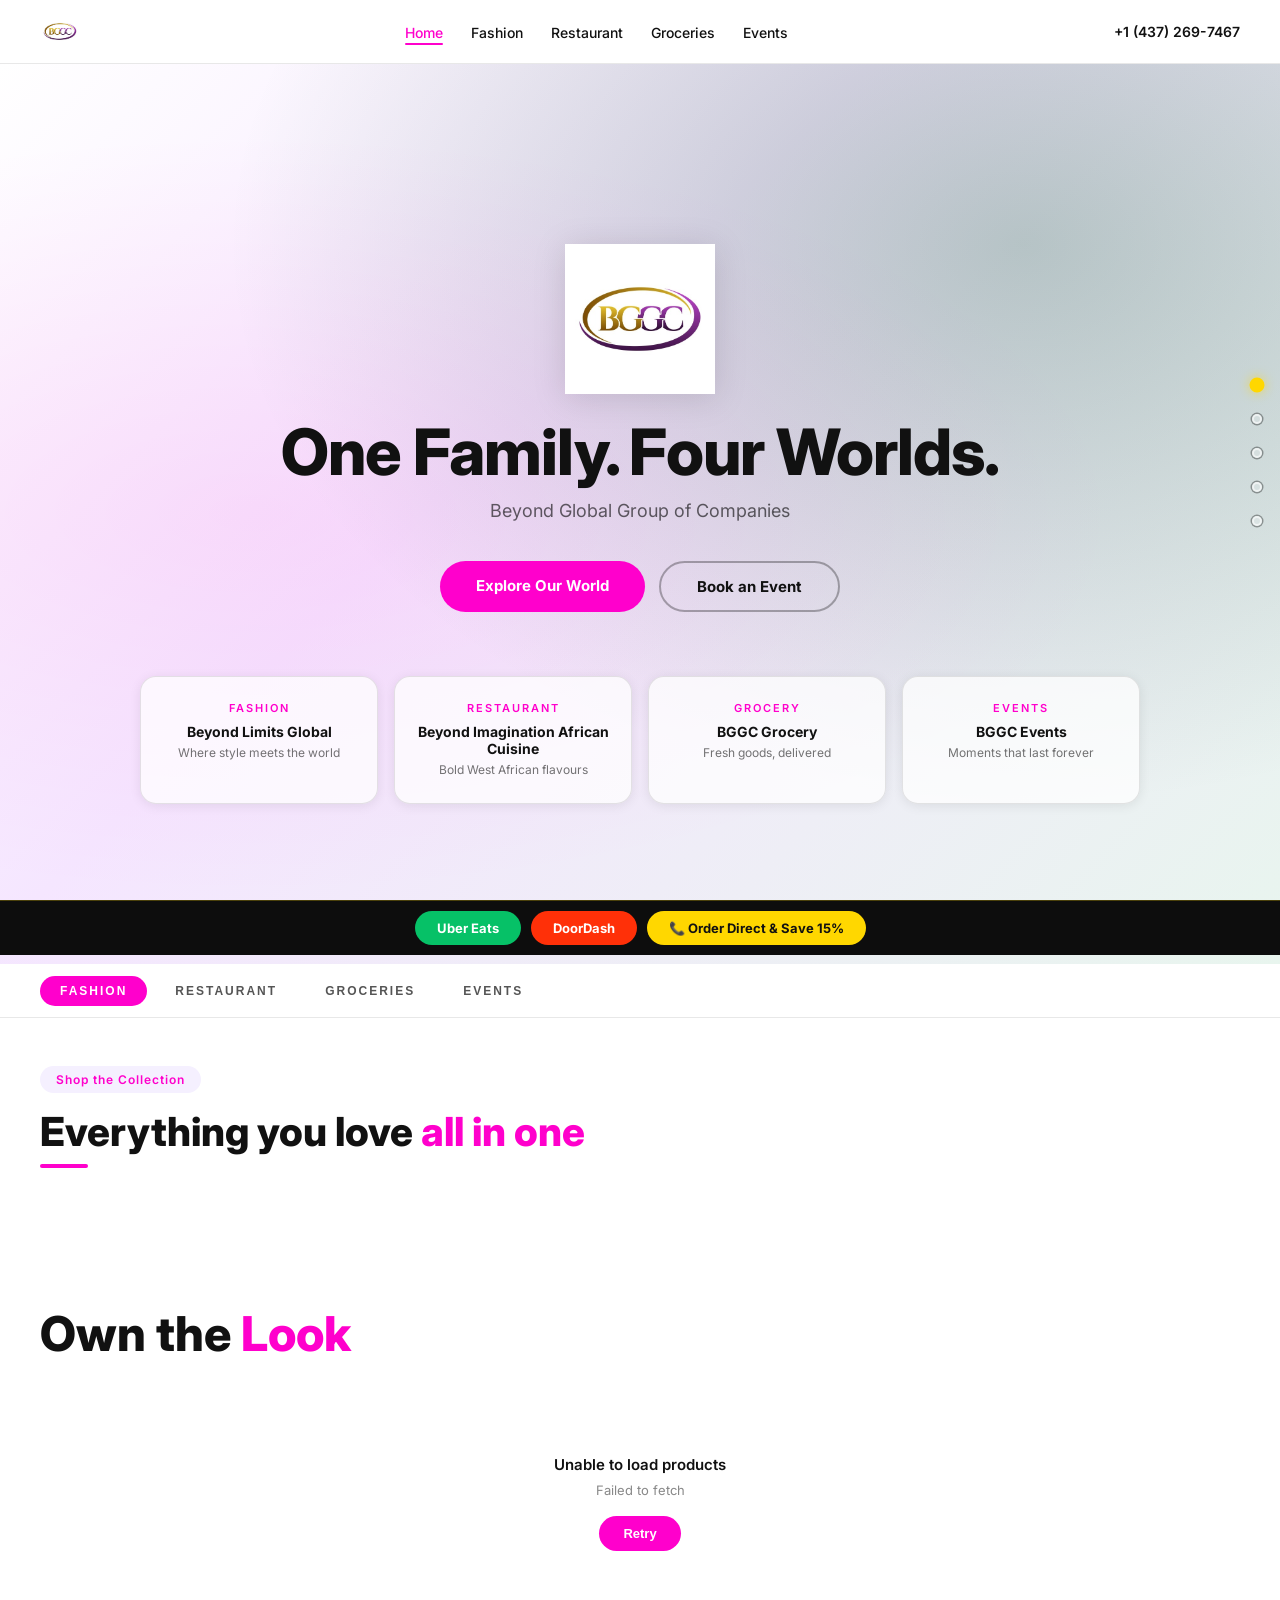
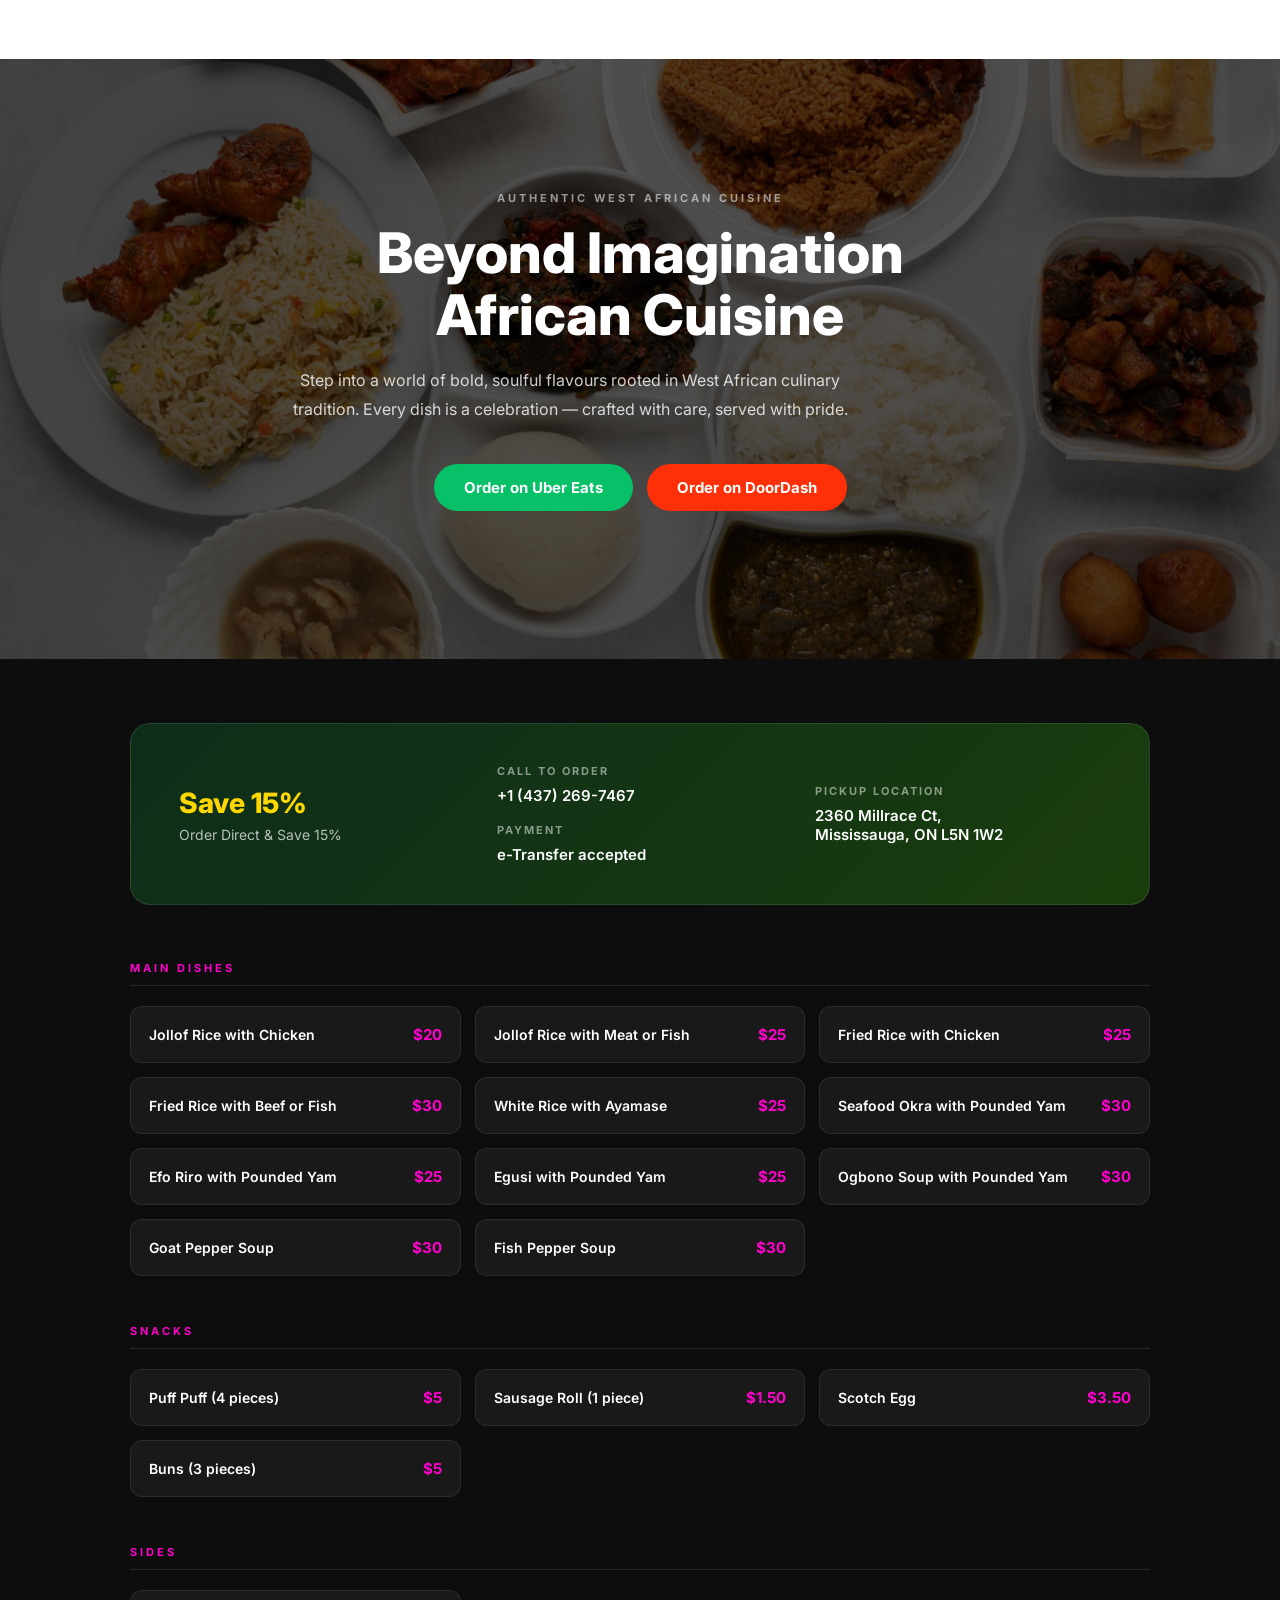
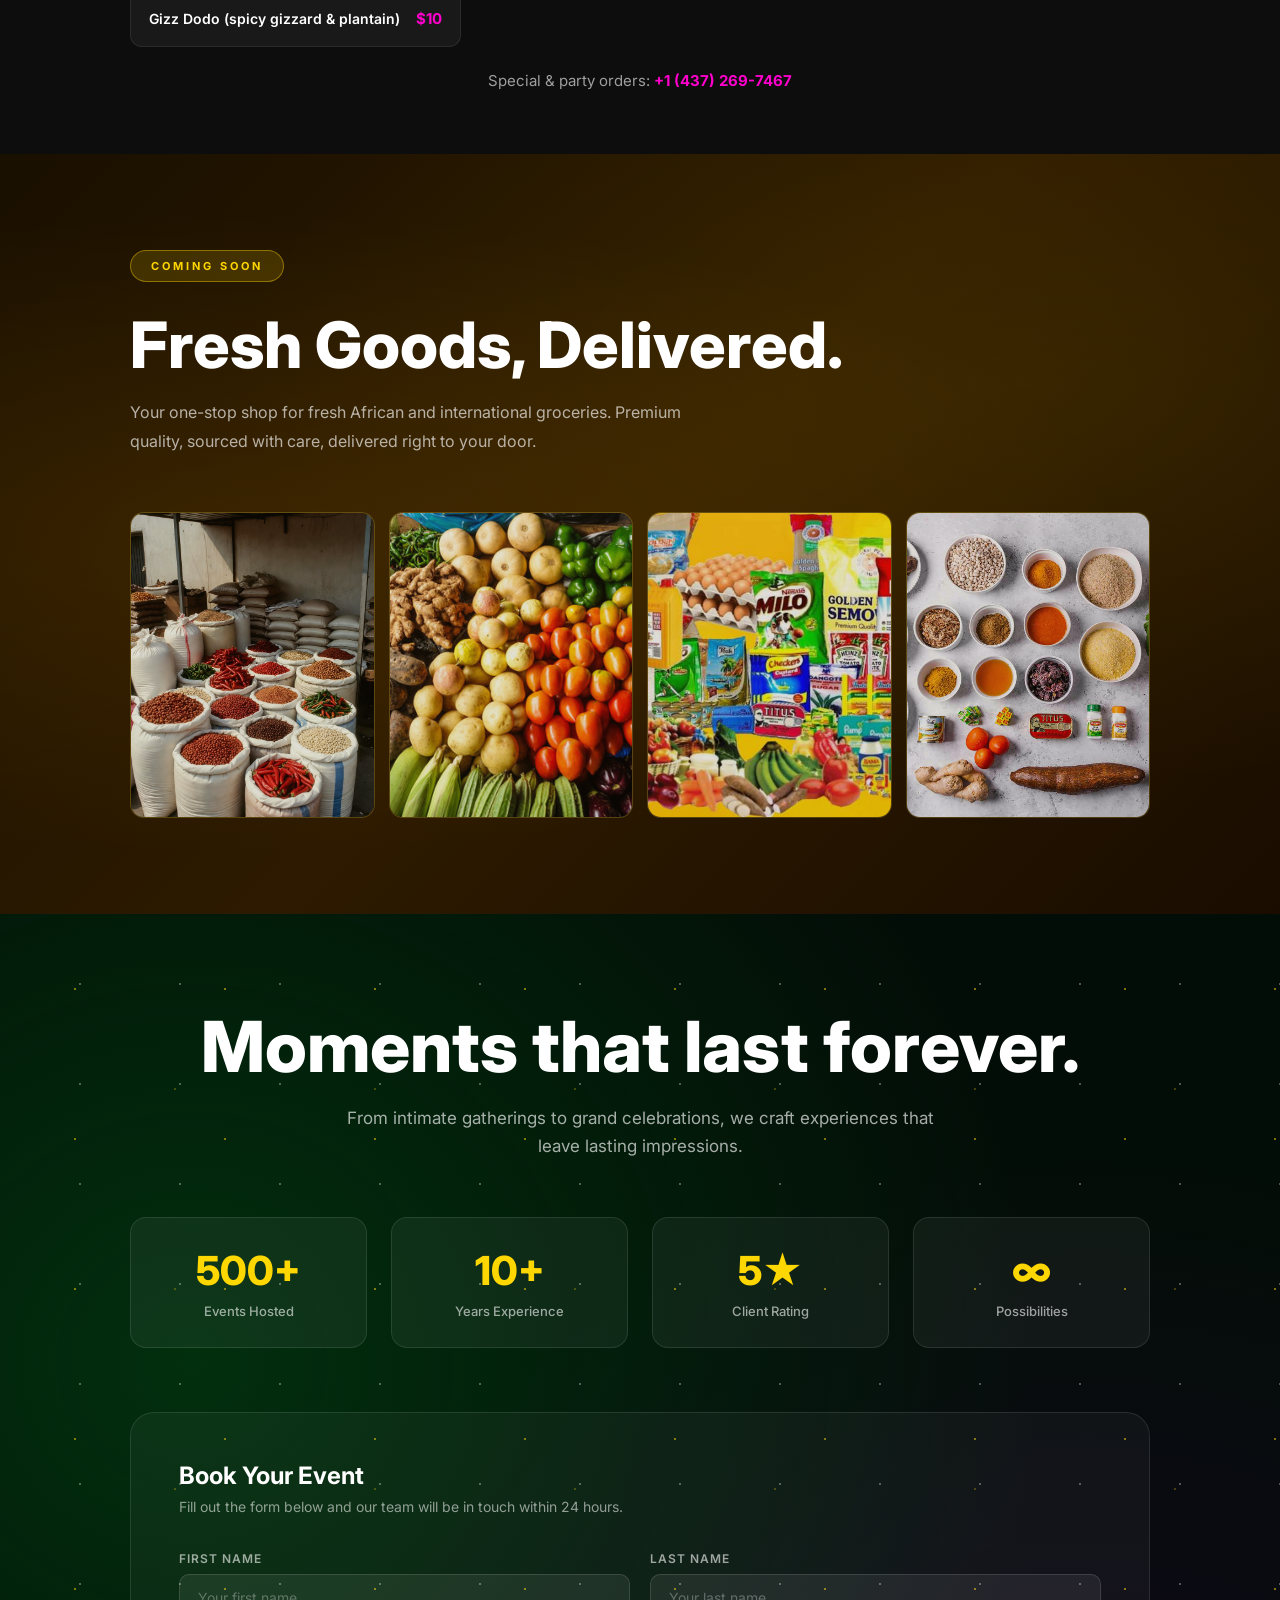
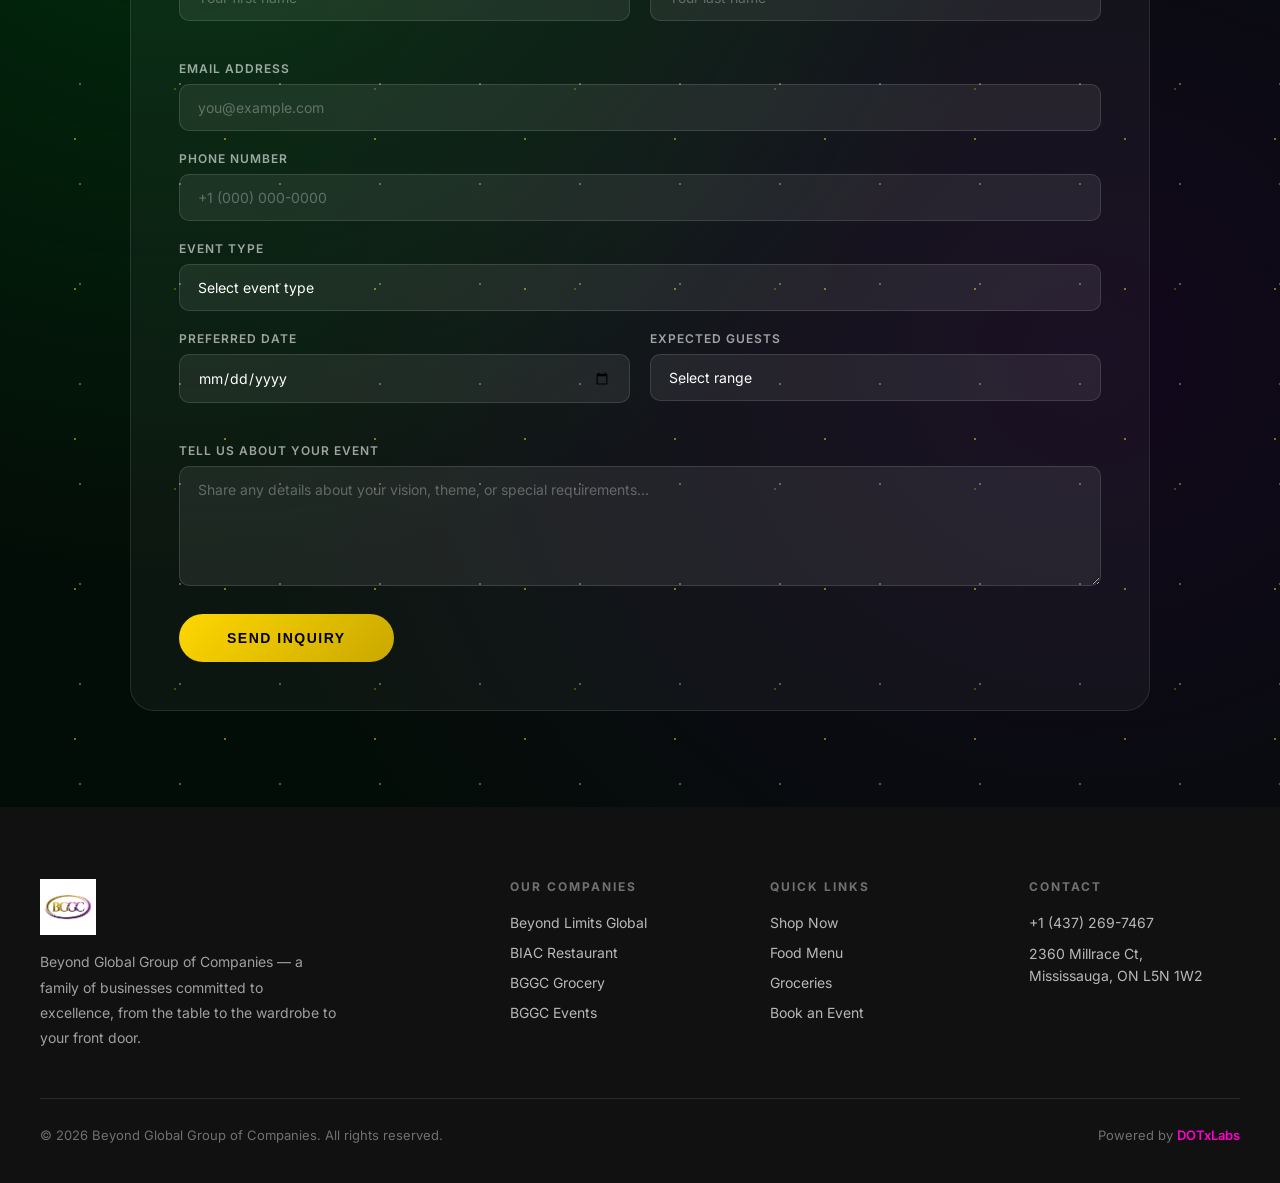
==== commit dc0a3ac3: "Convert BGGC to multi-page site with Shopify API fix - Extract shared nav/footer/utility styles into" ====
--- a/index.html
+++ b/index.html
@@ -6,6 +6,7 @@
 <title>BGGC — Beyond Global Group of Companies</title>
 <link rel="preconnect" href="https://fonts.googleapis.com">
 <link href="https://fonts.googleapis.com/css2?family=Inter:wght@400;500;600;700;800&display=swap" rel="stylesheet">
+<link rel="stylesheet" href="assets/css/shared.css">
 <style>
 /* ═══════════════════════════════
    RESET & ROOT VARIABLES
@@ -712,11 +713,11 @@
   <a class="nav-logo" href="#home"><img src="BGGC.jpeg" alt="BGGC"></a>
 
   <ul class="nav-links">
-    <li><a href="#home">Home</a></li>
-    <li><a href="#fashion">Fashion</a></li>
-    <li><a href="#restaurant">Restaurant</a></li>
-    <li><a href="#grocery">Groceries</a></li>
-    <li><a href="#events">Events</a></li>
+    <li><a href="#home" class="nav-active">Home</a></li>
+    <li><a href="fashion.html">Fashion</a></li>
+    <li><a href="restaurant.html">Restaurant</a></li>
+    <li><a href="grocery.html">Groceries</a></li>
+    <li><a href="events.html">Events</a></li>
   </ul>
 
   <span class="nav-phone">+1 (437) 269-7467</span>
@@ -736,11 +737,11 @@
     <button id="mobile-drawer-close" aria-label="Close menu">&#x2715;</button>
     <img id="mobile-drawer-logo" src="BGGC.jpeg" alt="BGGC">
     <ul id="mobile-drawer-links">
-      <li><a href="#home">Home</a></li>
-      <li><a href="#fashion">Fashion</a></li>
-      <li><a href="#restaurant">Restaurant</a></li>
-      <li><a href="#grocery">Groceries</a></li>
-      <li><a href="#events">Events</a></li>
+      <li><a href="#home" class="drawer-active">Home</a></li>
+      <li><a href="fashion.html">Fashion</a></li>
+      <li><a href="restaurant.html">Restaurant</a></li>
+      <li><a href="grocery.html">Groceries</a></li>
+      <li><a href="events.html">Events</a></li>
     </ul>
   </div>
 </div>
@@ -752,28 +753,28 @@
     <h1 class="hero-h1">One Family. Four Worlds.</h1>
     <p class="hero-sub">Beyond Global Group of Companies</p>
     <div class="hero-ctas">
-      <a href="#fashion" class="btn-primary">Explore Our World</a>
-      <a href="#events" class="btn-outline-white">Book an Event</a>
+      <a href="fashion.html" class="btn-primary">Explore Our World</a>
+      <a href="events.html" class="btn-outline-white">Book an Event</a>
     </div>
   </div>
 
   <div class="hero-tiles">
-    <a class="hero-tile" href="#fashion">
+    <a class="hero-tile" href="fashion.html">
       <div class="hero-tile-cat">Fashion</div>
       <div class="hero-tile-name">Beyond Limits Global</div>
       <div class="hero-tile-tag">Where style meets the world</div>
     </a>
-    <a class="hero-tile" href="#restaurant">
+    <a class="hero-tile" href="restaurant.html">
       <div class="hero-tile-cat">Restaurant</div>
       <div class="hero-tile-name">Beyond Imagination African Cuisine</div>
       <div class="hero-tile-tag">Bold West African flavours</div>
     </a>
-    <a class="hero-tile" href="#grocery">
+    <a class="hero-tile" href="grocery.html">
       <div class="hero-tile-cat">Grocery</div>
       <div class="hero-tile-name">BGGC Grocery</div>
       <div class="hero-tile-tag">Fresh goods, delivered</div>
     </a>
-    <a class="hero-tile" href="#events">
+    <a class="hero-tile" href="events.html">
       <div class="hero-tile-cat">Events</div>
       <div class="hero-tile-name">BGGC Events</div>
       <div class="hero-tile-tag">Moments that last forever</div>
@@ -1018,19 +1019,19 @@
     <div>
       <p class="footer-col-title">Our Companies</p>
       <ul class="footer-links">
-        <li><a href="#fashion">Beyond Limits Global</a></li>
-        <li><a href="#restaurant">BIAC Restaurant</a></li>
-        <li><a href="#grocery">BGGC Grocery</a></li>
-        <li><a href="#events">BGGC Events</a></li>
+        <li><a href="fashion.html">Beyond Limits Global</a></li>
+        <li><a href="restaurant.html">BIAC Restaurant</a></li>
+        <li><a href="grocery.html">BGGC Grocery</a></li>
+        <li><a href="events.html">BGGC Events</a></li>
       </ul>
     </div>
     <div>
       <p class="footer-col-title">Quick Links</p>
       <ul class="footer-links">
-        <li><a href="#fashion">Shop Now</a></li>
-        <li><a href="#restaurant">Food Menu</a></li>
-        <li><a href="#grocery">Groceries</a></li>
-        <li><a href="#events">Book an Event</a></li>
+        <li><a href="fashion.html">Shop Now</a></li>
+        <li><a href="restaurant.html">Food Menu</a></li>
+        <li><a href="grocery.html">Groceries</a></li>
+        <li><a href="events.html">Book an Event</a></li>
       </ul>
     </div>
     <div>
--- a/assets/css/shared.css
+++ b/assets/css/shared.css
@@ -0,0 +1,220 @@
+/* ═══════════════════════════════════════════════════════════
+   BGGC — Shared Stylesheet
+   Beyond Global Group of Companies
+   All pages link to this file.
+═══════════════════════════════════════════════════════════ */
+
+/* ── Root Variables ── */
+:root {
+  --white:    #FFFFFF;
+  --magenta:  #FF00CC;
+  --black:    #111111;
+  --body-txt: #555555;
+  --lavender: #F5F0FF;
+  --star:     #F5A623;
+  --strike:   #999999;
+  --border:   #E8E8E8;
+  --gold:     #FFD700;
+  --nav-h:    64px;
+}
+
+/* ── Reset ── */
+*, *::before, *::after { margin: 0; padding: 0; box-sizing: border-box; }
+html { scroll-behavior: smooth; overflow-x: hidden; scroll-padding-top: 64px; }
+body {
+  font-family: 'Inter', sans-serif;
+  background: var(--white);
+  color: var(--body-txt);
+  overflow-x: hidden;
+  font-size: 16px;
+  padding-top: var(--nav-h);
+}
+a { text-decoration: none; }
+img { max-width: 100%; }
+
+/* ── Global Nav ── */
+nav {
+  position: fixed; top: 0; left: 0; right: 0; z-index: 1000;
+  background: var(--white); border-bottom: 1px solid var(--border);
+  padding: 0 40px; height: var(--nav-h);
+  display: flex; align-items: center; justify-content: space-between;
+}
+.nav-logo { text-decoration: none; flex-shrink: 0; display: flex; align-items: center; }
+.nav-logo img { height: 40px; width: auto; object-fit: contain; }
+.nav-links { display: flex; align-items: center; gap: 28px; list-style: none; }
+.nav-links a { font-size: 14px; font-weight: 500; color: var(--black); transition: color .2s; }
+.nav-links a:hover { color: var(--magenta); }
+.nav-links a.nav-active { color: var(--magenta); position: relative; }
+.nav-links a.nav-active::after {
+  content: ''; position: absolute; bottom: -4px; left: 0; right: 0;
+  height: 2px; background: var(--magenta); border-radius: 2px;
+}
+.nav-phone { font-size: 14px; font-weight: 600; color: var(--black); flex-shrink: 0; }
+.nav-hamburger {
+  display: none; flex-direction: column; gap: 5px; cursor: pointer;
+  background: none; border: none; padding: 6px;
+}
+.nav-hamburger span { display: block; width: 24px; height: 2px; background: var(--black); border-radius: 2px; }
+
+/* ── Mobile Drawer ── */
+.mobile-menu { display: none !important; }
+#mobile-drawer { position: fixed; inset: 0; z-index: 2000; pointer-events: none; }
+#mobile-drawer-overlay {
+  position: absolute; inset: 0; background: rgba(0,0,0,.6);
+  opacity: 0; transition: opacity .35s;
+}
+#mobile-drawer-panel {
+  position: absolute; top: 0; right: 0; bottom: 0;
+  width: min(300px, 88vw); background: #111;
+  display: flex; flex-direction: column;
+  padding: 24px 28px 40px;
+  transform: translateX(105%);
+  transition: transform .38s cubic-bezier(.16,1,.3,1);
+  overflow-y: auto;
+}
+#mobile-drawer.open { pointer-events: all; }
+#mobile-drawer.open #mobile-drawer-overlay { opacity: 1; }
+#mobile-drawer.open #mobile-drawer-panel { transform: translateX(0); }
+#mobile-drawer-close {
+  align-self: flex-end; background: none; border: none;
+  color: rgba(255,255,255,.6); font-size: 28px; cursor: pointer;
+  line-height: 1; padding: 0; margin-bottom: 20px; transition: color .2s;
+}
+#mobile-drawer-close:hover { color: #fff; }
+#mobile-drawer-logo { height: 44px; width: auto; object-fit: contain; margin-bottom: 32px; display: block; }
+#mobile-drawer-links { list-style: none; padding: 0; margin: 0; display: flex; flex-direction: column; }
+#mobile-drawer-links a {
+  font-size: 19px; font-weight: 700; color: rgba(255,255,255,.8);
+  padding: 15px 0; display: block;
+  border-bottom: 1px solid rgba(255,255,255,.08);
+  transition: color .2s;
+}
+#mobile-drawer-links a:last-child { border-bottom: none; }
+#mobile-drawer-links a:hover, #mobile-drawer-links a.drawer-active { color: #FFD700; }
+
+/* ── Footer ── */
+footer { background: var(--black); color: var(--white); padding: 72px 40px 40px; }
+.footer-inner {
+  max-width: 1280px; margin: 0 auto;
+  display: grid; grid-template-columns: 2fr 1fr 1fr 1fr; gap: 48px; margin-bottom: 48px;
+}
+.footer-logo { height: 56px; width: auto; object-fit: contain; margin-bottom: 14px; display: block; }
+.footer-brand-desc { font-size: 14px; color: rgba(255,255,255,.6); line-height: 1.8; max-width: 300px; }
+.footer-col-title { font-size: 12px; font-weight: 700; letter-spacing: 2px; text-transform: uppercase; color: rgba(255,255,255,.4); margin-bottom: 18px; }
+.footer-links { list-style: none; display: flex; flex-direction: column; gap: 10px; }
+.footer-links a { font-size: 14px; color: rgba(255,255,255,.7); transition: color .2s; }
+.footer-links a:hover { color: var(--white); }
+.footer-contact-line { font-size: 14px; color: rgba(255,255,255,.7); margin-bottom: 8px; line-height: 1.6; }
+.footer-bottom {
+  max-width: 1280px; margin: 0 auto; padding-top: 28px;
+  border-top: 1px solid rgba(255,255,255,.1);
+  display: flex; align-items: center; justify-content: space-between;
+  font-size: 13px; color: rgba(255,255,255,.4);
+  flex-wrap: wrap; gap: 8px;
+}
+.footer-powered { font-size: 13px; color: rgba(255,255,255,.4); }
+.footer-powered a { color: var(--magenta); text-decoration: none; font-weight: 600; }
+.footer-powered a:hover { text-decoration: underline; }
+.footer-back-home { color: rgba(255,255,255,.5); font-size: 13px; transition: color .2s; }
+.footer-back-home:hover { color: #FFD700; }
+
+/* ── Utility Buttons ── */
+.btn-primary {
+  background: var(--magenta); color: var(--white); padding: 15px 36px;
+  border-radius: 50px; font-size: 15px; font-weight: 700; border: none; cursor: pointer;
+  display: inline-block; transition: all .25s; font-family: 'Inter', sans-serif;
+}
+.btn-primary:hover { background: #dd00b0; transform: translateY(-2px); box-shadow: 0 10px 28px rgba(255,0,204,.4); }
+.btn-outline-white {
+  background: transparent; color: #111; padding: 14px 36px;
+  border-radius: 50px; font-size: 15px; font-weight: 700;
+  border: 2px solid rgba(0,0,0,.3); display: inline-block; transition: all .25s;
+  font-family: 'Inter', sans-serif;
+}
+.btn-outline-white:hover { background: rgba(0,0,0,.06); border-color: var(--magenta); color: var(--magenta); }
+
+/* ── Sticky CTA Bar (Restaurant) ── */
+#rest-cta-bar {
+  position: fixed; bottom: 0; left: 0; right: 0; z-index: 800;
+  background: rgba(10,10,0,.97); border-top: 1px solid rgba(200,81,27,.35);
+  backdrop-filter: blur(12px);
+  padding: 10px 20px;
+  display: flex; align-items: center; justify-content: center; gap: 10px; flex-wrap: wrap;
+}
+.cta-bar-btn {
+  padding: 10px 24px; border-radius: 50px; font-size: 13px; font-weight: 700;
+  border: none; cursor: pointer; transition: all .2s;
+  text-decoration: none; display: inline-flex; align-items: center; gap: 6px;
+  font-family: 'Inter', sans-serif;
+}
+.cta-bar-uber    { background: #06C167; color: #fff; }
+.cta-bar-uber:hover { background: #04a355; transform: translateY(-1px); }
+.cta-bar-doordash { background: #FF3008; color: #fff; }
+.cta-bar-doordash:hover { background: #dd2700; transform: translateY(-1px); }
+.cta-bar-direct  { background: linear-gradient(135deg, #D4A017, #a8780e); color: #1A0A00; font-weight: 800; }
+.cta-bar-direct:hover { transform: translateY(-1px); box-shadow: 0 4px 16px rgba(212,160,23,.4); }
+@media (max-width: 480px) { .cta-bar-btn { padding: 8px 14px; font-size: 12px; } }
+
+/* ── Page Scroll Progress Bar ── */
+#ux-progress {
+  position: fixed; top: 0; left: 0; right: 0; z-index: 2001;
+  height: 3px; background: #FFD700;
+  transform-origin: left center; transform: scaleX(0);
+  transition: transform .08s linear; pointer-events: none;
+}
+
+/* ── Back to Top ── */
+#back-to-top {
+  position: fixed; bottom: 88px; right: 18px; z-index: 900;
+  width: 46px; height: 46px; border-radius: 50%;
+  background: #FFD700; color: #111; border: none;
+  font-size: 20px; font-weight: 800; line-height: 1;
+  cursor: pointer; display: flex; align-items: center; justify-content: center;
+  box-shadow: 0 4px 16px rgba(255,215,0,.45);
+  opacity: 0; pointer-events: none;
+  transition: opacity .3s, transform .3s;
+  transform: translateY(14px);
+}
+#back-to-top.visible { opacity: 1; pointer-events: all; transform: translateY(0); }
+#back-to-top:hover { background: #e6c400; transform: translateY(-3px) !important; }
+
+/* ── Scroll Dots ── */
+#scroll-dots {
+  position: fixed; right: 18px; top: 50%; transform: translateY(-50%);
+  z-index: 900; display: flex; flex-direction: column; gap: 14px;
+  list-style: none; padding: 0; margin: 0;
+}
+.scroll-dot {
+  width: 10px; height: 10px; border-radius: 50%; padding: 0;
+  background: rgba(255,255,255,.15);
+  border: 2px solid rgba(255,255,255,.6);
+  box-shadow: 0 0 0 1.5px rgba(0,0,0,.35);
+  cursor: pointer; transition: all .3s ease;
+}
+.scroll-dot.active { background: #FFD700; border-color: #FFD700; transform: scale(1.5); box-shadow: 0 0 8px rgba(255,215,0,.6); }
+.scroll-dot:hover:not(.active) { background: rgba(255,215,0,.45); transform: scale(1.25); }
+
+/* ── Section Entrance Animations ── */
+@keyframes ux-fade-up {
+  from { opacity: 0; transform: translateY(32px); }
+  to   { opacity: 1; transform: translateY(0); }
+}
+.ux-animate { opacity: 0; }
+.ux-animate.ux-visible { animation: ux-fade-up .55s ease both; }
+@media (prefers-reduced-motion: reduce) {
+  .ux-animate, .ux-animate.ux-visible { animation: none !important; opacity: 1 !important; transform: none !important; }
+}
+
+/* ── Responsive ── */
+@media (max-width: 1024px) {
+  .footer-inner { grid-template-columns: repeat(2,1fr); gap: 32px; }
+}
+@media (max-width: 768px) {
+  nav { padding: 0 20px; }
+  .nav-links, .nav-phone { display: none; }
+  .nav-hamburger { display: flex; }
+  footer { padding: 48px 20px 32px; }
+  .footer-inner { grid-template-columns: 1fr; gap: 28px; }
+  #scroll-dots { display: none; }
+  #back-to-top { bottom: 72px; right: 14px; width: 42px; height: 42px; font-size: 18px; }
+}
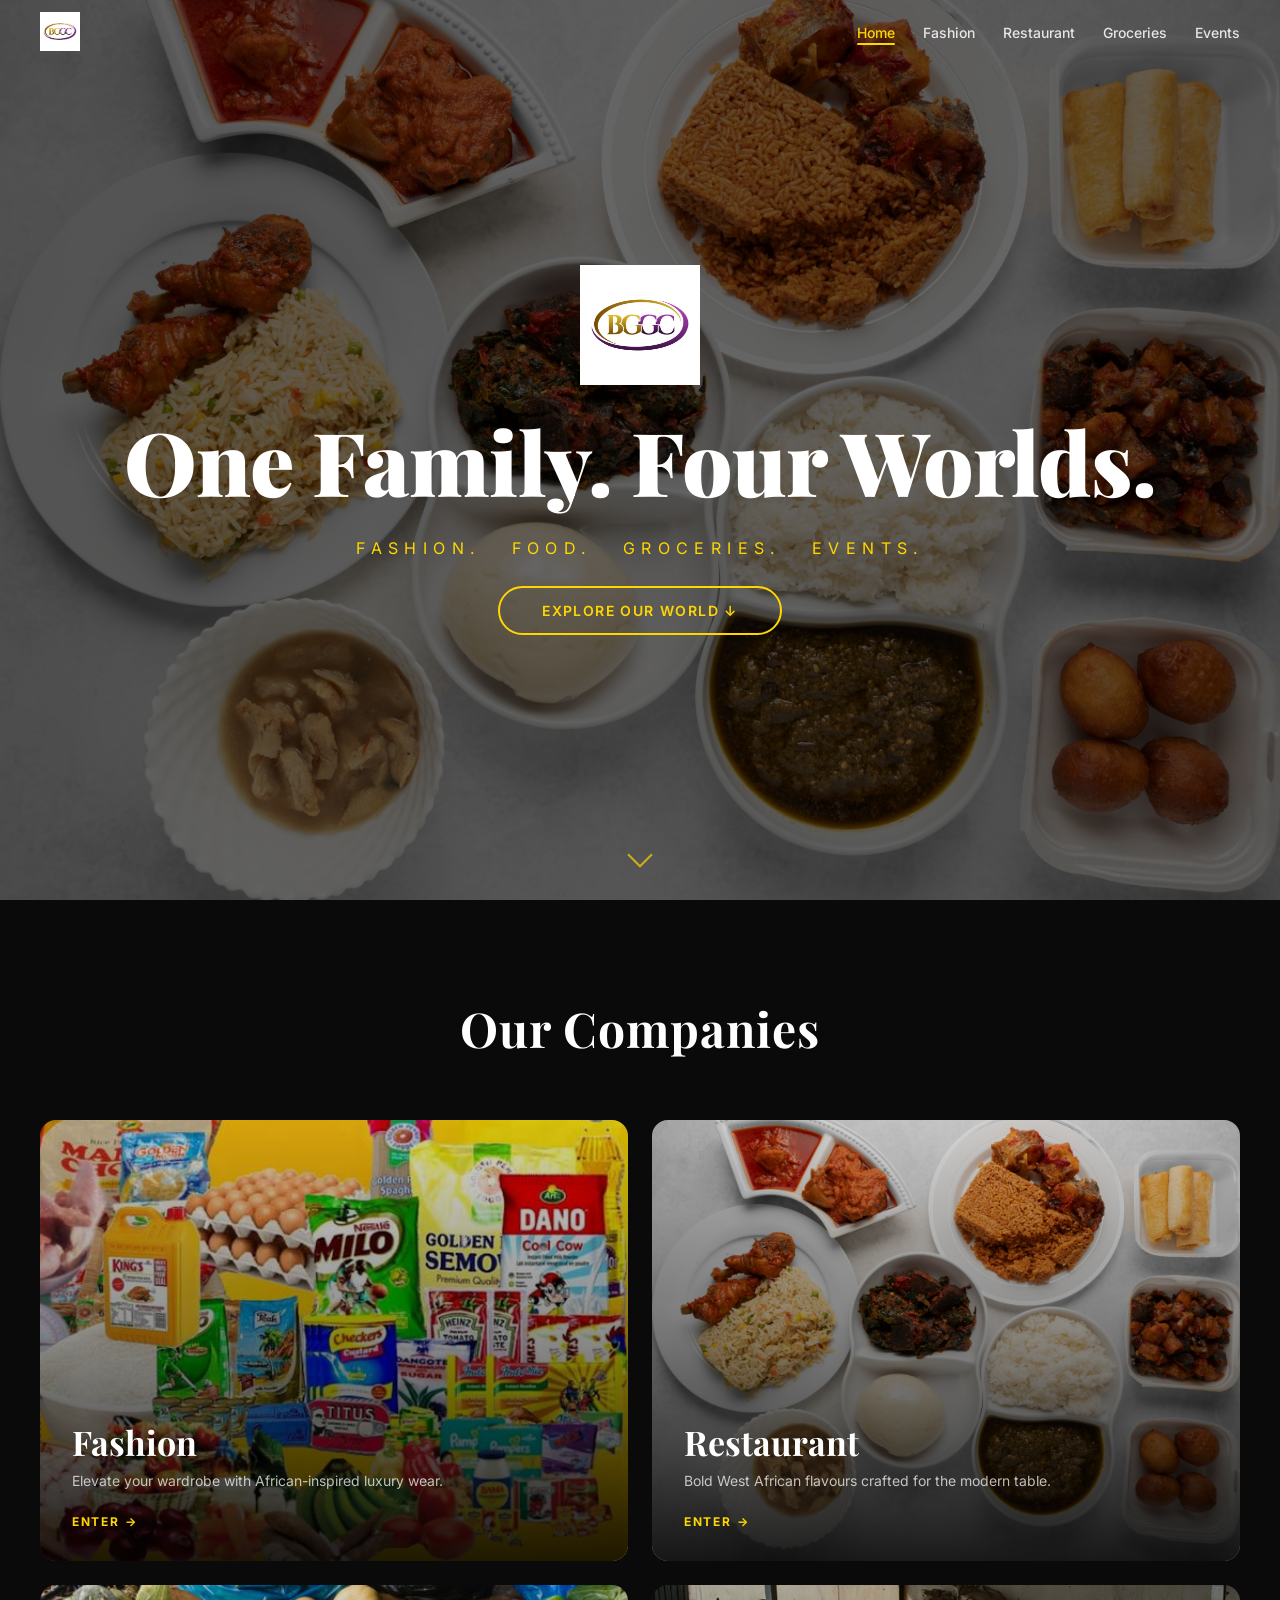
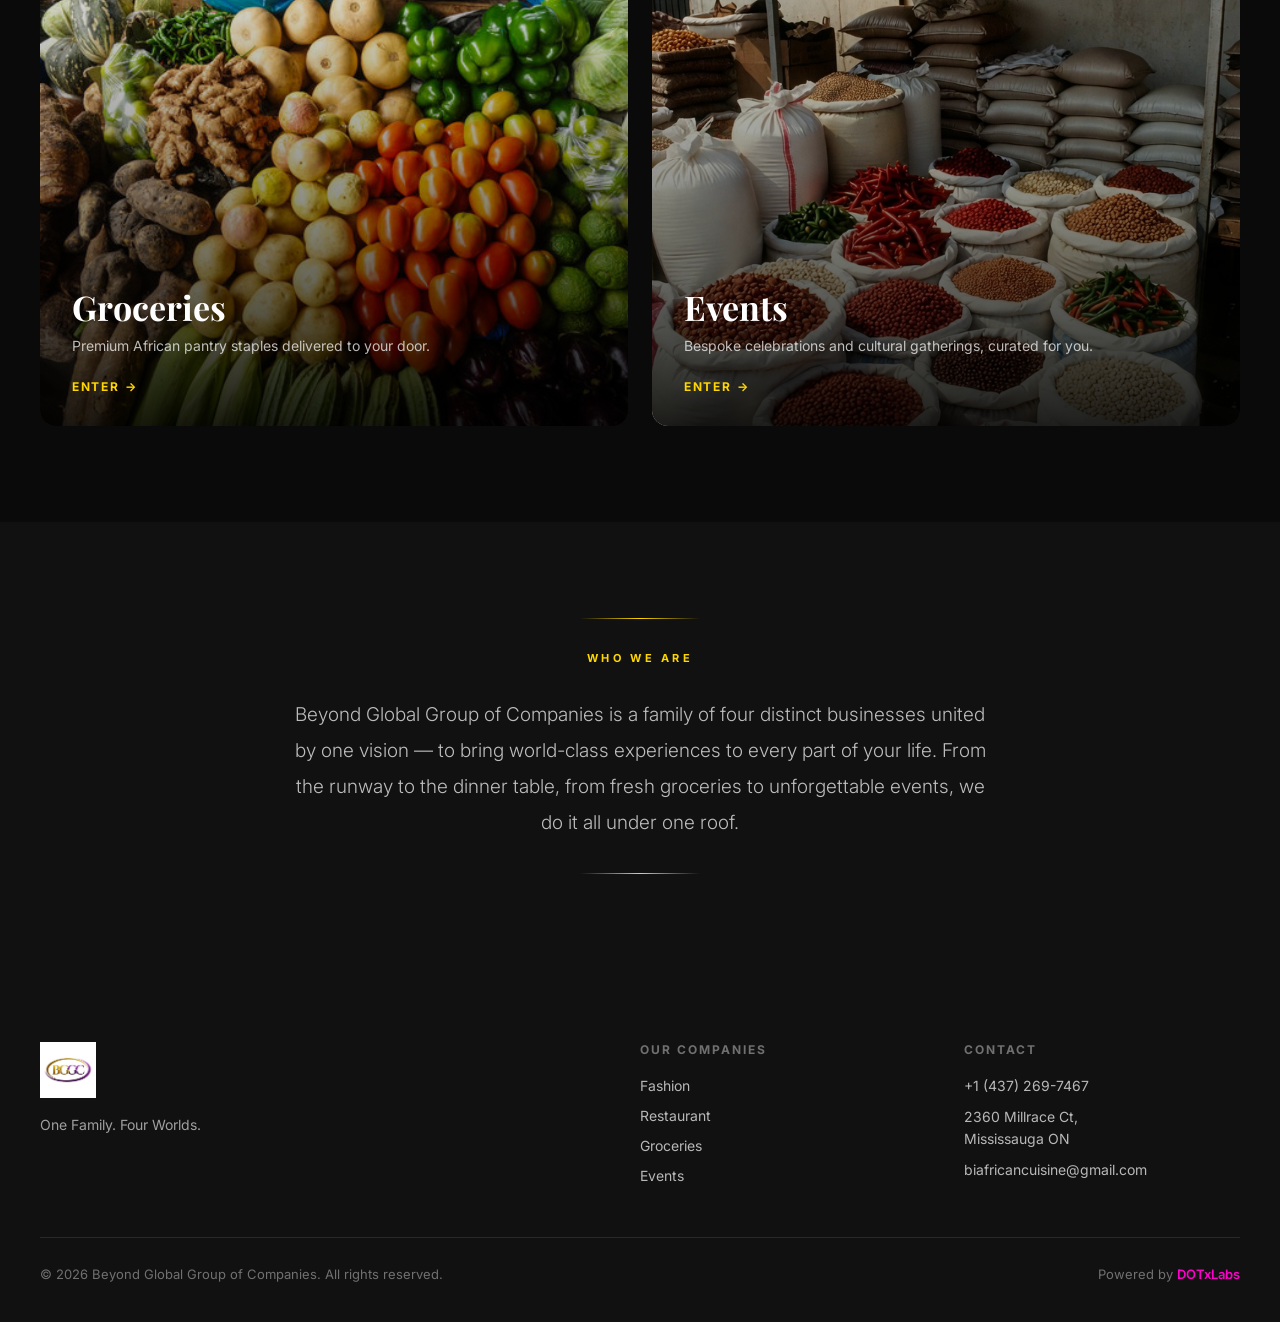
==== commit e9c5b3de: "Rebuild index.html as clean premium brand hub page - Replaced 1676-line single-page app with focused" ====
--- a/index.html
+++ b/index.html
@@ -1,743 +1,52 @@
 <!DOCTYPE html>
 <html lang="en">
 <head>
-<meta charset="UTF-8">
-<meta name="viewport" content="width=device-width, initial-scale=1.0">
-<title>BGGC — Beyond Global Group of Companies</title>
-<link rel="preconnect" href="https://fonts.googleapis.com">
-<link href="https://fonts.googleapis.com/css2?family=Inter:wght@400;500;600;700;800&display=swap" rel="stylesheet">
-<link rel="stylesheet" href="assets/css/shared.css">
-<style>
-/* ═══════════════════════════════
-   RESET & ROOT VARIABLES
-═══════════════════════════════ */
-:root {
-  --white:    #FFFFFF;
-  --magenta:  #FF00CC;
-  --black:    #111111;
-  --body-txt: #555555;
-  --lavender: #F5F0FF;
-  --star:     #F5A623;
-  --strike:   #999999;
-  --border:   #E8E8E8;
-}
-* { margin:0; padding:0; box-sizing:border-box; }
-html { scroll-behavior:smooth; overflow-x:hidden; }
-body { font-family:'Inter',sans-serif; background:var(--white); color:var(--body-txt); overflow-x:hidden; font-size:16px; padding-top:64px; }
-a { text-decoration:none; }
-
-/* ═══════════════════════════════
-   GLOBAL NAV
-═══════════════════════════════ */
-nav {
-  position:fixed; top:0; left:0; right:0; z-index:1000;
-  background:var(--white); border-bottom:1px solid var(--border);
-  padding:0 40px; height:64px;
-  display:flex; align-items:center; justify-content:space-between;
-}
-.nav-logo {
-  text-decoration:none; flex-shrink:0; display:flex; align-items:center;
-}
-.nav-logo img {
-  height:40px; width:auto; object-fit:contain;
-}
-.nav-links {
-  display:flex; align-items:center; gap:28px; list-style:none;
-}
-.nav-links a {
-  font-size:14px; font-weight:500; color:var(--black); transition:color .2s;
-}
-.nav-links a:hover { color:var(--magenta); }
-.nav-phone {
-  font-size:14px; font-weight:600; color:var(--black); flex-shrink:0;
-}
-.nav-hamburger {
-  display:none; flex-direction:column; gap:5px; cursor:pointer;
-  background:none; border:none; padding:6px;
-}
-.nav-hamburger span { display:block; width:24px; height:2px; background:var(--black); border-radius:2px; }
-.mobile-menu {
-  display:none; position:fixed; inset:64px 0 0 0; background:var(--white);
-  z-index:999; flex-direction:column; padding:32px 24px; gap:20px;
-  border-top:1px solid var(--border);
-}
-.mobile-menu.open { display:flex; }
-.mobile-menu a { font-size:18px; font-weight:600; color:var(--black); }
-.mobile-menu a:hover { color:var(--magenta); }
-
-/* ═══════════════════════════════
-   HERO (#home)
-═══════════════════════════════ */
-#home {
-  position:relative; min-height:100vh;
-  background:linear-gradient(135deg,#ffffff 0%,#f5e6ff 40%,#e8f5ee 100%);
-  display:flex; flex-direction:column; align-items:center; justify-content:center;
-  padding:80px 40px 60px; overflow:hidden;
-}
-#home::before {
-  content:''; position:absolute; inset:0;
-  background:radial-gradient(ellipse at 20% 50%,rgba(255,0,204,.08) 0%,transparent 60%),
-             radial-gradient(ellipse at 80% 20%,rgba(3,80,40,.25) 0%,transparent 55%);
-  pointer-events:none;
-}
-.hero-inner { position:relative; z-index:2; text-align:center; max-width:800px; }
-.hero-logo {
-  height:clamp(80px,12vw,150px); width:auto; object-fit:contain;
-  margin-bottom:24px; display:block; margin-left:auto; margin-right:auto;
-  filter:drop-shadow(0 4px 16px rgba(0,0,0,.12));
-}
-.hero-h1 {
-  font-size:clamp(32px,5vw,64px); font-weight:800; color:#111111;
-  line-height:1.05; margin-bottom:14px; letter-spacing:-1px;
-}
-.hero-sub {
-  font-size:18px; color:rgba(0,0,0,.6); margin-bottom:40px; font-weight:400;
-}
-.hero-ctas { display:flex; gap:14px; justify-content:center; flex-wrap:wrap; margin-bottom:64px; }
-.btn-primary {
-  background:var(--magenta); color:var(--white); padding:15px 36px;
-  border-radius:50px; font-size:15px; font-weight:700; border:none; cursor:pointer;
-  display:inline-block; transition:all .25s;
-}
-.btn-primary:hover { background:#dd00b0; transform:translateY(-2px); box-shadow:0 10px 28px rgba(255,0,204,.4); }
-.btn-outline-white {
-  background:transparent; color:#111111; padding:14px 36px;
-  border-radius:50px; font-size:15px; font-weight:700;
-  border:2px solid rgba(0,0,0,.3); display:inline-block; transition:all .25s;
-}
-.btn-outline-white:hover { background:rgba(0,0,0,.06); border-color:var(--magenta); color:var(--magenta); }
-
-/* Hero brand tiles */
-.hero-tiles {
-  display:grid; grid-template-columns:repeat(4,1fr); gap:16px; width:100%; max-width:1000px;
-  position:relative; z-index:2;
-}
-.hero-tile {
-  background:rgba(255,255,255,.75); border:1px solid rgba(0,0,0,.1);
-  border-radius:16px; padding:24px 18px; text-align:center;
-  cursor:pointer; transition:all .3s; display:block;
-  box-shadow:0 2px 12px rgba(0,0,0,.08);
-}
-.hero-tile:hover {
-  background:rgba(255,0,204,.08); border-color:rgba(255,0,204,.4);
-  transform:translateY(-4px); box-shadow:0 12px 32px rgba(255,0,204,.15);
-}
-.hero-tile-name { font-size:14px; font-weight:700; color:#111111; margin-bottom:4px; }
-.hero-tile-cat  { font-size:11px; font-weight:600; color:var(--magenta); letter-spacing:2px; text-transform:uppercase; margin-bottom:8px; }
-.hero-tile-tag  { font-size:12px; color:rgba(0,0,0,.55); line-height:1.5; }
-
-/* ═══════════════════════════════
-   FASHION / SHOP (#fashion)
-═══════════════════════════════ */
-#fashion { background:var(--white); }
-.shop-top-bar {
-  background:var(--white); border-bottom:1px solid var(--border);
-  padding:0 40px; height:54px; display:flex; align-items:center; gap:8px;
-}
-.shop-tab {
-  font-size:12px; font-weight:700; letter-spacing:2px; text-transform:uppercase;
-  padding:8px 20px; border-radius:50px; cursor:pointer; border:none;
-  background:transparent; color:var(--body-txt); transition:all .2s;
-}
-.shop-tab.active, .shop-tab:hover { background:var(--magenta); color:var(--white); }
-
-.shop-filter-bar {
-  background:var(--white); border-bottom:1px solid var(--border);
-  padding:10px 40px; display:flex; align-items:center; justify-content:space-between;
-  gap:16px; flex-wrap:wrap;
-}
-.search-wrap { position:relative; display:flex; align-items:center; flex:0 0 340px; max-width:100%; }
-.search-wrap input {
-  width:100%; padding:10px 18px 10px 42px; border:1.5px solid var(--border);
-  border-radius:50px; font-family:'Inter',sans-serif; font-size:14px; color:var(--black);
-  outline:none; transition:border-color .2s; background:var(--white);
-}
-.search-wrap input:focus { border-color:var(--magenta); }
-.search-wrap input::placeholder { color:#AAAAAA; }
-.search-icon { position:absolute; left:14px; color:var(--magenta); pointer-events:none; display:flex; }
-.filter-right { display:flex; align-items:center; gap:16px; }
-.filter-btn {
-  font-family:'Inter',sans-serif; font-size:14px; font-weight:500; color:var(--magenta);
-  background:none; border:none; cursor:pointer; display:flex; align-items:center; gap:5px;
-}
-
-.shop-body { padding:48px 40px; max-width:1280px; margin:0 auto; }
-
-/* Collection section label */
-.shop-section-label {
-  display:inline-block; background:var(--lavender); color:var(--magenta);
-  font-size:12px; font-weight:600; letter-spacing:1px; padding:6px 16px;
-  border-radius:50px; margin-bottom:14px;
-}
-.shop-section-h2 { font-size:clamp(28px,3.5vw,40px); font-weight:800; color:var(--black); margin-bottom:8px; }
-.shop-section-h2 .accent { color:var(--magenta); }
-.shop-underline { width:48px; height:4px; background:var(--magenta); border-radius:2px; margin-bottom:32px; }
-
-/* Collection cards */
-.collection-cards-row {
-  display:flex; gap:20px; overflow-x:auto; padding-bottom:8px;
-  scrollbar-width:thin; scrollbar-color:var(--magenta) var(--lavender);
-  margin-bottom:56px;
-}
-.collection-cards-row::-webkit-scrollbar { height:4px; }
-.collection-cards-row::-webkit-scrollbar-thumb { background:var(--magenta); border-radius:2px; }
-.collection-cards-row::-webkit-scrollbar-track { background:var(--lavender); }
-.collection-card {
-  position:relative; flex:0 0 260px; height:340px; border-radius:16px;
-  overflow:hidden; cursor:pointer; background:var(--lavender);
-  background-size:cover; background-position:center; transition:all .3s;
-}
-.collection-card:hover { transform:translateY(-4px); box-shadow:0 16px 40px rgba(0,0,0,.18); }
-.collection-card-overlay { position:absolute; inset:0; background:linear-gradient(to top,rgba(0,0,0,.6) 0%,transparent 55%); }
-.collection-card-heart {
-  position:absolute; top:12px; right:12px; width:32px; height:32px;
-  background:rgba(255,255,255,.92); border-radius:50%; display:flex;
-  align-items:center; justify-content:center; color:var(--magenta);
-  font-size:14px; z-index:2; transition:all .2s;
-}
-.collection-card-heart:hover { background:var(--white); transform:scale(1.1); }
-.collection-card-pill {
-  position:absolute; bottom:14px; left:14px;
-  background:rgba(255,255,255,.92); color:var(--black);
-  font-size:12px; font-weight:600; padding:5px 14px; border-radius:50px; z-index:2;
-}
-.collection-card-emoji {
-  position:absolute; inset:0; display:flex; align-items:center; justify-content:center;
-  font-size:52px; padding-bottom:40px;
-}
-
-/* Product grid - CSS Grid, no horizontal scroll */
-.product-grid-header {
-  display:flex; align-items:flex-end; justify-content:space-between;
-  gap:20px; margin-bottom:32px; flex-wrap:wrap;
-}
-.product-grid-h2 { font-size:clamp(28px,4vw,48px); font-weight:800; color:var(--black); }
-.product-grid-h2 .accent { color:var(--magenta); }
-.product-grid-explore a { font-size:14px; font-weight:600; color:var(--magenta); display:inline-flex; align-items:center; gap:6px; }
-
-.product-grid-wrap { width:100%; }
-#product-grid-container {
-  display:grid; grid-template-columns:repeat(3,1fr); gap:20px; width:100%;
-}
-.product-card {
-  background:var(--white); border:1.5px solid var(--border); border-radius:16px;
-  overflow:hidden; cursor:pointer; transition:all .25s; display:flex; flex-direction:column;
-  flex:none;
-}
-.product-card:hover { border-color:var(--magenta); transform:translateY(-4px); box-shadow:0 12px 36px rgba(255,0,204,.15); }
-.product-card-img { width:100%; aspect-ratio:3/4; object-fit:cover; display:block; background:var(--lavender); }
-.product-card-img-placeholder { width:100%; aspect-ratio:3/4; background:var(--lavender); display:flex; align-items:center; justify-content:center; font-size:48px; }
-.product-card-info { padding:16px; flex:1; display:flex; flex-direction:column; gap:6px; }
-.product-card-title { font-size:15px; font-weight:600; color:var(--black); line-height:1.3; flex:1; }
-.product-card-stars { display:flex; align-items:center; gap:6px; font-size:13px; color:var(--star); }
-.product-card-stars span { color:var(--body-txt); font-size:12px; }
-.product-card-pricing { display:flex; align-items:center; gap:8px; flex-wrap:wrap; }
-.product-card-price { font-size:16px; font-weight:700; color:var(--magenta); }
-.product-card-original { font-size:13px; color:var(--strike); text-decoration:line-through; }
-.product-card-badge { background:var(--lavender); color:var(--magenta); font-size:11px; font-weight:700; padding:3px 9px; border-radius:50px; }
-.product-card-btn {
-  width:100%; background:var(--magenta); color:var(--white); border:none;
-  padding:10px; border-radius:8px; font-size:12px; font-weight:600;
-  letter-spacing:1px; cursor:pointer; transition:background .25s; margin-top:4px;
-}
-.product-card-btn:hover { background:#dd00b0; }
-
-/* Loading / error states */
-.shop-loading { display:flex; align-items:center; justify-content:center; min-height:280px; flex-direction:column; gap:16px; grid-column:1/-1; }
-@keyframes spin { to { transform:rotate(360deg); } }
-.shop-spinner { width:40px; height:40px; border:3px solid rgba(255,0,204,.2); border-top-color:var(--magenta); border-radius:50%; animation:spin .8s linear infinite; }
-.shop-loading-text { font-size:12px; font-weight:600; letter-spacing:2px; color:var(--body-txt); }
-.shop-error { text-align:center; padding:60px 20px; font-size:16px; color:var(--body-txt); grid-column:1/-1; }
-
-/* ═══════════════════════════════
-   RESTAURANT (#restaurant)
-═══════════════════════════════ */
-#restaurant { background:#0d0d0d; }
-.rest-hero {
-  position:relative; min-height:600px;
-  background-image:url('BIACH.jpg');
-  background-size:cover; background-position:center;
-  display:flex; align-items:center; justify-content:center; overflow:hidden;
-}
-.rest-hero::after { content:''; position:absolute; inset:0; background:rgba(0,0,0,.68); }
-.rest-hero-inner { position:relative; z-index:2; text-align:center; padding:80px 40px; max-width:800px; }
-.rest-eyebrow {
-  font-size:11px; font-weight:700; letter-spacing:3px; text-transform:uppercase;
-  color:rgba(255,255,255,.55); margin-bottom:18px;
-}
-.rest-hero-name {
-  font-size:clamp(28px,4.5vw,56px); font-weight:800; color:var(--white);
-  line-height:1.1; margin-bottom:20px;
-}
-.rest-hero-copy { font-size:16px; color:rgba(255,255,255,.8); line-height:1.8; margin-bottom:40px; max-width:580px; }
-.rest-order-btns { display:flex; gap:14px; justify-content:center; flex-wrap:wrap; margin-bottom:16px; }
-.btn-uber {
-  background:#06C167; color:var(--white); padding:14px 30px; border-radius:50px;
-  font-size:15px; font-weight:700; border:none; display:inline-block; transition:all .25s;
-}
-.btn-uber:hover { background:#04a355; transform:translateY(-2px); }
-.btn-doordash {
-  background:#FF3008; color:var(--white); padding:14px 30px; border-radius:50px;
-  font-size:15px; font-weight:700; border:none; display:inline-block; transition:all .25s;
-}
-.btn-doordash:hover { background:#dd2700; transform:translateY(-2px); }
-
-.rest-body { max-width:1100px; margin:0 auto; padding:64px 40px; }
-
-/* Order Direct promo */
-.rest-promo {
-  background:linear-gradient(135deg,#0d2d1a,#1a3d0d);
-  border:1px solid rgba(255,255,255,.1); border-radius:20px;
-  padding:40px 48px; margin-bottom:56px;
-  display:grid; grid-template-columns:1fr 1fr 1fr; gap:32px; align-items:center;
-}
-.rest-promo-badge {
-  font-size:28px; font-weight:800; color:#FFD700;
-  margin-bottom:6px;
-}
-.rest-promo-sub { font-size:14px; color:rgba(255,255,255,.7); }
-.rest-promo-item { display:flex; flex-direction:column; gap:4px; }
-.rest-promo-label { font-size:11px; font-weight:700; letter-spacing:2px; text-transform:uppercase; color:rgba(255,255,255,.5); margin-bottom:4px; }
-.rest-promo-value { font-size:15px; font-weight:600; color:var(--white); }
-
-/* Menu */
-.menu-cat-title {
-  font-size:11px; font-weight:700; letter-spacing:3px; text-transform:uppercase;
-  color:var(--magenta); margin-bottom:20px; padding-bottom:10px;
-  border-bottom:1px solid rgba(255,255,255,.1);
-}
-.menu-cards-grid { display:grid; grid-template-columns:repeat(3,1fr); gap:14px; margin-bottom:48px; }
-.menu-card {
-  background:rgba(255,255,255,.05); border:1px solid rgba(255,255,255,.08);
-  border-radius:12px; padding:18px; display:flex; justify-content:space-between; align-items:center;
-  transition:all .2s;
-}
-.menu-card:hover { background:rgba(255,255,255,.09); border-color:rgba(255,0,204,.3); }
-.menu-card-name { font-size:14px; font-weight:600; color:var(--white); }
-.menu-card-price { font-size:15px; font-weight:700; color:var(--magenta); flex-shrink:0; margin-left:12px; }
-.rest-special-note { text-align:center; font-size:15px; color:rgba(255,255,255,.6); margin-top:-24px; }
-.rest-special-note strong { color:var(--magenta); }
-
-/* ═══════════════════════════════
-   EVENTS (#events)
-═══════════════════════════════ */
-#events {
-  background:#030D07;
-  background-image:
-    radial-gradient(ellipse at 15% 30%,rgba(0,80,20,.5) 0%,transparent 55%),
-    radial-gradient(ellipse at 85% 70%,rgba(40,0,60,.4) 0%,transparent 55%);
-  position:relative; overflow:hidden;
-}
-/* Star dots */
-#events::before {
-  content:'';
-  position:absolute; inset:0;
-  background-image:
-    radial-gradient(circle,#FFD700 1px,transparent 1px),
-    radial-gradient(circle,rgba(255,215,0,.5) 1px,transparent 1px),
-    radial-gradient(circle,rgba(255,255,255,.6) 1px,transparent 1px);
-  background-size:150px 150px, 200px 200px, 100px 100px;
-  background-position:0 0, 75px 75px, 30px 120px;
-  pointer-events:none; opacity:.5;
-}
-.events-inner { position:relative; z-index:2; max-width:1100px; margin:0 auto; padding:96px 40px; }
-.events-headline {
-  font-size:clamp(36px,5.5vw,72px); font-weight:800; color:var(--white);
-  line-height:1.05; margin-bottom:20px; text-align:center;
-}
-.events-sub { font-size:17px; color:rgba(255,255,255,.65); text-align:center; max-width:620px; margin:0 auto 56px; line-height:1.7; }
-
-/* Stats */
-.events-stats { display:grid; grid-template-columns:repeat(4,1fr); gap:24px; margin-bottom:64px; }
-.stat-card {
-  background:rgba(255,255,255,.05); border:1px solid rgba(255,255,255,.1);
-  border-radius:16px; padding:28px 20px; text-align:center;
-}
-.stat-value { font-size:clamp(28px,3.5vw,40px); font-weight:800; color:#FFD700; margin-bottom:8px; }
-.stat-label { font-size:13px; color:rgba(255,255,255,.6); font-weight:500; }
-
-/* Event form */
-.event-form-wrap {
-  background:rgba(255,255,255,.04); border:1px solid rgba(255,255,255,.1);
-  border-radius:24px; padding:48px;
-}
-.event-form-title { font-size:24px; font-weight:700; color:var(--white); margin-bottom:8px; }
-.event-form-sub { font-size:14px; color:rgba(255,255,255,.55); margin-bottom:36px; }
-.form-row { display:grid; grid-template-columns:1fr 1fr; gap:20px; margin-bottom:20px; }
-.form-group { display:flex; flex-direction:column; gap:8px; margin-bottom:20px; }
-.form-label { font-size:12px; font-weight:600; letter-spacing:1px; text-transform:uppercase; color:rgba(255,255,255,.6); }
-.form-input, .form-select, .form-textarea {
-  width:100%; padding:14px 18px; background:rgba(255,255,255,.07);
-  border:1.5px solid rgba(255,255,255,.12); border-radius:10px;
-  font-family:'Inter',sans-serif; font-size:14px; color:var(--white);
-  outline:none; transition:border-color .2s; appearance:none;
-}
-.form-input::placeholder, .form-textarea::placeholder { color:rgba(255,255,255,.3); }
-.form-input:focus, .form-select:focus, .form-textarea:focus { border-color:#FFD700; }
-.form-select option { background:#0d1f0d; color:var(--white); }
-.form-textarea { resize:vertical; min-height:120px; }
-.btn-send {
-  background:linear-gradient(135deg,#FFD700,#c9a800);
-  color:#000; padding:16px 48px; border-radius:50px;
-  font-size:14px; font-weight:800; letter-spacing:1.5px; text-transform:uppercase;
-  border:none; cursor:pointer; transition:all .25s; margin-top:8px;
-}
-.btn-send:hover { transform:translateY(-2px); box-shadow:0 10px 28px rgba(255,215,0,.35); }
-
-/* ═══════════════════════════════
-   GROCERIES (#grocery)
-═══════════════════════════════ */
-#grocery {
-  background:linear-gradient(135deg,#1a1000 0%,#2d1a00 50%,#1a0d00 100%);
-  position:relative; overflow:hidden;
-}
-#grocery::before {
-  content:''; position:absolute; inset:0;
-  background:radial-gradient(ellipse at 20% 50%,rgba(255,165,0,.1) 0%,transparent 60%),
-             radial-gradient(ellipse at 80% 30%,rgba(255,215,0,.08) 0%,transparent 55%);
-  pointer-events:none;
-}
-.grocery-inner { position:relative; z-index:2; max-width:1100px; margin:0 auto; padding:96px 40px; }
-.grocery-badge {
-  display:inline-block; background:rgba(255,215,0,.15); border:1px solid rgba(255,215,0,.4);
-  color:#FFD700; font-size:11px; font-weight:700; letter-spacing:3px;
-  text-transform:uppercase; padding:8px 20px; border-radius:50px; margin-bottom:28px;
-}
-.grocery-h1 { font-size:clamp(36px,5vw,64px); font-weight:800; color:var(--white); line-height:1.1; margin-bottom:18px; }
-.grocery-sub { font-size:16px; color:rgba(255,255,255,.65); line-height:1.8; max-width:600px; margin-bottom:56px; }
-.grocery-gallery { display:grid; grid-template-columns:repeat(4,1fr); gap:14px; }
-.grocery-img {
-  border-radius:14px; overflow:hidden; aspect-ratio:4/5;
-  background:rgba(255,255,255,.08); border:1px solid rgba(255,215,0,.15);
-}
-.grocery-img img { width:100%; height:100%; object-fit:cover; display:block; opacity:.85; transition:opacity .3s; }
-.grocery-img:hover img { opacity:1; }
-
-/* ═══════════════════════════════
-   PRODUCT MODAL (lightbox)
-═══════════════════════════════ */
-.product-modal {
-  position:fixed; inset:0; z-index:4000; background:rgba(0,0,0,.78);
-  backdrop-filter:blur(10px); display:flex; align-items:center; justify-content:center;
-  opacity:0; pointer-events:none; transition:opacity .3s; padding:20px;
-}
-.product-modal.open { opacity:1; pointer-events:all; }
-.product-modal-inner {
-  background:var(--white); border-radius:16px; overflow:hidden;
-  max-width:800px; width:100%; max-height:92vh; overflow-y:auto;
-  display:grid; grid-template-columns:1fr 1fr;
-  transform:scale(.94); transition:transform .35s cubic-bezier(.16,1,.3,1);
-  box-shadow:0 40px 100px rgba(0,0,0,.35); position:relative;
-}
-.product-modal.open .product-modal-inner { transform:scale(1); }
-.product-modal-img { width:100%; height:100%; object-fit:cover; display:block; min-height:380px; background:var(--lavender); }
-.product-modal-img-placeholder { width:100%; min-height:380px; background:var(--lavender); display:flex; align-items:center; justify-content:center; font-size:80px; }
-.product-modal-info { padding:40px 32px; display:flex; flex-direction:column; gap:0; }
-.product-modal-close {
-  position:absolute; top:14px; right:14px; background:rgba(255,255,255,.95);
-  border:none; width:34px; height:34px; border-radius:50%; cursor:pointer;
-  font-size:16px; display:flex; align-items:center; justify-content:center;
-  transition:all .25s; z-index:5; box-shadow:0 2px 8px rgba(0,0,0,.2); color:var(--black);
-}
-.product-modal-close:hover { background:var(--white); transform:scale(1.1); }
-.product-modal-tag { font-size:11px; font-weight:600; letter-spacing:3px; color:var(--magenta); margin-bottom:10px; text-transform:uppercase; }
-.product-modal-title { font-size:26px; font-weight:700; color:var(--black); line-height:1.2; margin-bottom:10px; }
-.product-modal-price { font-size:20px; font-weight:700; color:var(--magenta); margin-bottom:18px; }
-.product-modal-desc { font-size:14px; color:var(--body-txt); line-height:1.75; margin-bottom:22px; flex:1; }
-.variant-label { font-size:11px; font-weight:600; letter-spacing:2px; color:var(--body-txt); display:block; margin-bottom:10px; text-transform:uppercase; }
-.variant-options { display:flex; flex-wrap:wrap; gap:8px; margin-bottom:22px; }
-.variant-btn {
-  padding:7px 16px; border:1.5px solid var(--border); background:transparent;
-  color:var(--black); font-family:'Inter',sans-serif; font-size:13px; font-weight:500;
-  border-radius:8px; cursor:pointer; transition:all .2s;
-}
-.variant-btn:hover { border-color:var(--magenta); color:var(--magenta); }
-.variant-btn.selected { background:var(--magenta); color:var(--white); border-color:var(--magenta); }
-.variant-btn:disabled { opacity:.35; cursor:not-allowed; text-decoration:line-through; }
-.btn-add-cart {
-  width:100%; background:var(--magenta); color:var(--white); padding:15px;
-  border:none; cursor:pointer; font-family:'Inter',sans-serif; font-size:13px;
-  font-weight:700; letter-spacing:1.5px; text-transform:uppercase;
-  border-radius:50px; transition:all .3s; margin-bottom:10px;
-}
-.btn-add-cart:hover { background:#dd00b0; transform:translateY(-2px); box-shadow:0 10px 28px rgba(255,0,204,.35); }
-.btn-add-cart:disabled { background:rgba(255,0,204,.35); cursor:not-allowed; transform:none; box-shadow:none; }
-.btn-checkout-note { font-size:12px; text-align:center; color:var(--strike); font-style:italic; }
-
-/* ═══════════════════════════════
-   FOOTER
-═══════════════════════════════ */
-footer {
-  background:var(--black); color:var(--white);
-  padding:72px 40px 40px;
-}
-.footer-inner {
-  max-width:1280px; margin:0 auto;
-  display:grid; grid-template-columns:2fr 1fr 1fr 1fr; gap:48px; margin-bottom:48px;
-}
-.footer-logo { height:56px; width:auto; object-fit:contain; margin-bottom:14px; display:block; }
-.footer-brand-desc { font-size:14px; color:rgba(255,255,255,.6); line-height:1.8; max-width:300px; }
-.footer-col-title { font-size:12px; font-weight:700; letter-spacing:2px; text-transform:uppercase; color:rgba(255,255,255,.4); margin-bottom:18px; }
-.footer-links { list-style:none; display:flex; flex-direction:column; gap:10px; }
-.footer-links a { font-size:14px; color:rgba(255,255,255,.7); transition:color .2s; }
-.footer-links a:hover { color:var(--white); }
-.footer-contact-line { font-size:14px; color:rgba(255,255,255,.7); margin-bottom:8px; line-height:1.6; }
-.footer-bottom {
-  max-width:1280px; margin:0 auto; padding-top:28px;
-  border-top:1px solid rgba(255,255,255,.1);
-  display:flex; align-items:center; justify-content:space-between;
-  font-size:13px; color:rgba(255,255,255,.4);
-  flex-wrap:wrap; gap:8px;
-}
-.footer-powered { font-size:13px; color:rgba(255,255,255,.4); }
-.footer-powered a { color:var(--magenta); text-decoration:none; font-weight:600; }
-.footer-powered a:hover { text-decoration:underline; }
-
-/* ═══════════════════════════════
-   RESPONSIVE
-═══════════════════════════════ */
-@media (max-width:1024px) {
-  #product-grid-container { grid-template-columns:repeat(2,1fr); }
-  .hero-tiles { grid-template-columns:repeat(2,1fr); }
-  .events-stats { grid-template-columns:repeat(2,1fr); }
-  .menu-cards-grid { grid-template-columns:repeat(2,1fr); }
-  .grocery-gallery { grid-template-columns:repeat(2,1fr); }
-  .rest-promo { grid-template-columns:1fr 1fr; gap:24px; }
-  .footer-inner { grid-template-columns:repeat(2,1fr); gap:32px; }
-}
-@media (max-width:768px) {
-  nav { padding:0 20px; }
-  .nav-links, .nav-phone { display:none; }
-  .nav-hamburger { display:flex; }
-  .shop-top-bar { padding:0 20px; overflow-x:auto; -webkit-overflow-scrolling:touch; scrollbar-width:none; }
-  .shop-top-bar::-webkit-scrollbar { display:none; }
-  .shop-tab { flex-shrink:0; }
-  .shop-filter-bar { padding:10px 20px; }
-  .shop-body { padding:32px 20px; }
-  .rest-body { padding:40px 20px; }
-  .rest-promo { grid-template-columns:1fr; padding:28px 24px; }
-  .events-inner { padding:64px 20px; }
-  .events-stats { grid-template-columns:repeat(2,1fr); }
-  .form-row { grid-template-columns:1fr; gap:0; }
-  .event-form-wrap { padding:28px 24px; }
-  .grocery-inner { padding:64px 20px; }
-  .grocery-gallery { grid-template-columns:repeat(2,1fr); }
-  footer { padding:48px 20px 32px; }
-  .footer-inner { grid-template-columns:1fr; gap:28px; }
-  .product-modal-inner { grid-template-columns:1fr; }
-  .product-modal-img { min-height:260px; }
-  #home { padding:60px 20px 40px; }
-  .hero-tiles { grid-template-columns:repeat(2,1fr); }
-}
-@media (max-width:640px) {
-  #product-grid-container { grid-template-columns:1fr 1fr; gap:10px; }
-  .product-card-info { padding:10px; gap:4px; }
-  .product-card-title { font-size:12px; }
-  .product-card-price { font-size:13px; }
-  .product-card-original { font-size:11px; }
-  .product-card-btn { font-size:10px; padding:8px; }
-  .product-card-stars { font-size:11px; }
-  .menu-cards-grid { grid-template-columns:1fr; }
-  .grocery-gallery { grid-template-columns:1fr 1fr; }
-}
-@media (max-width:480px) {
-  .hero-tiles { grid-template-columns:1fr 1fr; }
-  .events-stats { grid-template-columns:1fr 1fr; }
-  .grocery-gallery { grid-template-columns:1fr 1fr; }
-}
-
-/* ═══════════════════════════════
-   UX ENHANCEMENTS
-═══════════════════════════════ */
-
-/* ── 1. Scroll offset for all sections (fixed nav) ── */
-#home, #fashion, #restaurant, #grocery, #events {
-  scroll-margin-top:64px;
-}
-
-/* ── 1. Active nav link highlight ── */
-.nav-links a.nav-active {
-  color:var(--magenta);
-  position:relative;
-}
-.nav-links a.nav-active::after {
-  content:''; position:absolute; bottom:-4px; left:0; right:0;
-  height:2px; background:var(--magenta); border-radius:2px;
-}
-
-/* ── 2. Scroll Progress Dots ── */
-#scroll-dots {
-  position:fixed; right:18px; top:50%; transform:translateY(-50%);
-  z-index:900; display:flex; flex-direction:column; gap:14px;
-  list-style:none; padding:0; margin:0;
-}
-.scroll-dot {
-  width:10px; height:10px; border-radius:50%; padding:0;
-  background:rgba(255,255,255,.15);
-  border:2px solid rgba(255,255,255,.6);
-  box-shadow:0 0 0 1.5px rgba(0,0,0,.35);
-  cursor:pointer; transition:all .3s ease;
-}
-.scroll-dot.active {
-  background:#FFD700; border-color:#FFD700;
-  transform:scale(1.5); box-shadow:0 0 8px rgba(255,215,0,.6);
-}
-.scroll-dot:hover:not(.active) {
-  background:rgba(255,215,0,.45); transform:scale(1.25);
-}
-@media (max-width:768px) { #scroll-dots { display:none; } }
-
-/* ── 3. Back to Top Button ── */
-#back-to-top {
-  position:fixed; bottom:88px; right:18px; z-index:900;
-  width:46px; height:46px; border-radius:50%;
-  background:#FFD700; color:#111; border:none;
-  font-size:20px; font-weight:800; line-height:1;
-  cursor:pointer; display:flex; align-items:center; justify-content:center;
-  box-shadow:0 4px 16px rgba(255,215,0,.45);
-  opacity:0; pointer-events:none;
-  transition:opacity .3s, transform .3s;
-  transform:translateY(14px);
-}
-#back-to-top.visible { opacity:1; pointer-events:all; transform:translateY(0); }
-#back-to-top:hover { background:#e6c400; transform:translateY(-3px) !important; }
-@media (max-width:768px) { #back-to-top { bottom:72px; right:14px; width:42px; height:42px; font-size:18px; } }
-
-/* ── 4. Section Entrance Animations ── */
-@keyframes ux-fade-up {
-  from { opacity:0; transform:translateY(32px); }
-  to   { opacity:1; transform:translateY(0); }
-}
-.ux-animate { opacity:0; }
-.ux-animate.ux-visible {
-  animation:ux-fade-up .55s ease both;
-}
-@media (prefers-reduced-motion:reduce) {
-  .ux-animate, .ux-animate.ux-visible {
-    animation:none !important; opacity:1 !important; transform:none !important;
-  }
-}
-
-/* ── 5. Sticky Restaurant CTA Bar ── */
-#rest-cta-bar {
-  position:fixed; bottom:0; left:0; right:0; z-index:800;
-  background:#0d0d0d; border-top:1px solid rgba(255,215,0,.25);
-  padding:10px 20px;
-  display:flex; align-items:center; justify-content:center; gap:10px;
-  flex-wrap:wrap;
-  transform:translateY(100%);
-  transition:transform .38s cubic-bezier(.16,1,.3,1);
-}
-#rest-cta-bar.visible { transform:translateY(0); }
-.cta-bar-btn {
-  padding:9px 22px; border-radius:50px; font-size:13px; font-weight:700;
-  border:none; cursor:pointer; transition:all .2s;
-  text-decoration:none; display:inline-flex; align-items:center; gap:6px;
-  font-family:'Inter',sans-serif;
-}
-.cta-bar-uber    { background:#06C167; color:#fff; }
-.cta-bar-uber:hover { background:#04a355; transform:translateY(-1px); }
-.cta-bar-doordash { background:#FF3008; color:#fff; }
-.cta-bar-doordash:hover { background:#dd2700; transform:translateY(-1px); }
-.cta-bar-direct  { background:#FFD700; color:#111; }
-.cta-bar-direct:hover { background:#e6c400; transform:translateY(-1px); }
-@media (max-width:480px) {
-  .cta-bar-btn { padding:8px 14px; font-size:12px; }
-}
-
-/* ── 6. Scroll Padding (for fixed nav offset) ── */
-html {
-  scroll-padding-top:64px;
-}
-
-/* ── 7. Mobile Drawer ── */
-.mobile-menu { display:none !important; }
-#mobile-drawer {
-  position:fixed; inset:0; z-index:2000; pointer-events:none;
-}
-#mobile-drawer-overlay {
-  position:absolute; inset:0; background:rgba(0,0,0,.6);
-  opacity:0; transition:opacity .35s;
-}
-#mobile-drawer-panel {
-  position:absolute; top:0; right:0; bottom:0;
-  width:min(300px,88vw); background:#111;
-  display:flex; flex-direction:column;
-  padding:24px 28px 40px;
-  transform:translateX(105%);
-  transition:transform .38s cubic-bezier(.16,1,.3,1);
-  overflow-y:auto;
-}
-#mobile-drawer.open { pointer-events:all; }
-#mobile-drawer.open #mobile-drawer-overlay { opacity:1; }
-#mobile-drawer.open #mobile-drawer-panel { transform:translateX(0); }
-#mobile-drawer-close {
-  align-self:flex-end; background:none; border:none;
-  color:rgba(255,255,255,.6); font-size:28px; cursor:pointer;
-  line-height:1; padding:0; margin-bottom:20px;
-  transition:color .2s;
-}
-#mobile-drawer-close:hover { color:#fff; }
-#mobile-drawer-logo {
-  height:44px; width:auto; object-fit:contain;
-  margin-bottom:32px; display:block;
-}
-#mobile-drawer-links { list-style:none; padding:0; margin:0; display:flex; flex-direction:column; }
-#mobile-drawer-links a {
-  font-size:19px; font-weight:700; color:rgba(255,255,255,.8);
-  padding:15px 0; display:block;
-  border-bottom:1px solid rgba(255,255,255,.08);
-  transition:color .2s;
-}
-#mobile-drawer-links a:last-child { border-bottom:none; }
-#mobile-drawer-links a:hover { color:#FFD700; }
-
-/* ── 8. Page Scroll Progress Bar ── */
-#ux-progress {
-  position:fixed; top:0; left:0; right:0; z-index:2001;
-  height:3px; background:#FFD700;
-  transform-origin:left center;
-  transform:scaleX(0);
-  transition:transform .08s linear;
-  pointer-events:none;
-}
-</style>
+  <meta charset="UTF-8">
+  <meta name="viewport" content="width=device-width, initial-scale=1.0">
+  <title>BGGC — Beyond Global Group of Companies</title>
+  <meta name="description" content="Beyond Global Group of Companies — Fashion, Restaurant, Groceries, and Events under one roof.">
+
+  <link rel="preconnect" href="https://fonts.googleapis.com">
+  <link rel="preconnect" href="https://fonts.gstatic.com" crossorigin>
+  <link href="https://fonts.googleapis.com/css2?family=Inter:wght@300;400;500;600;700&family=Playfair+Display:wght@700;900&display=swap" rel="stylesheet">
+
+  <link rel="stylesheet" href="assets/css/shared.css">
+  <link rel="stylesheet" href="assets/css/index.css">
 </head>
 <body>
 
-<!-- ── 8. Scroll Progress Bar ── -->
+<!-- ── Scroll progress bar ── -->
 <div id="ux-progress"></div>
 
-<!-- ═══════ GLOBAL NAV ═══════ -->
-<nav>
-  <a class="nav-logo" href="#home"><img src="BGGC.jpeg" alt="BGGC"></a>
-
+<!-- ════════════════════════════════
+     NAVIGATION
+════════════════════════════════ -->
+<nav id="site-nav" class="nav-transparent">
+  <a href="index.html" class="nav-logo">
+    <img src="BGGC.jpeg" alt="Beyond Global Group of Companies">
+  </a>
   <ul class="nav-links">
-    <li><a href="#home" class="nav-active">Home</a></li>
+    <li><a href="index.html" class="nav-active">Home</a></li>
     <li><a href="fashion.html">Fashion</a></li>
     <li><a href="restaurant.html">Restaurant</a></li>
     <li><a href="grocery.html">Groceries</a></li>
     <li><a href="events.html">Events</a></li>
   </ul>
-
-  <span class="nav-phone">+1 (437) 269-7467</span>
-
-  <button class="nav-hamburger" id="navHamburger" aria-label="Menu">
+  <button class="nav-hamburger" id="drawer-open" aria-label="Open menu">
     <span></span><span></span><span></span>
   </button>
 </nav>
 
-<!-- Mobile menu (legacy, hidden by CSS) -->
-<div class="mobile-menu" id="mobileMenu"></div>
-
-<!-- ── 7. Mobile Drawer ── -->
-<div id="mobile-drawer" role="dialog" aria-modal="true" aria-label="Navigation menu">
+<!-- ════════════════════════════════
+     MOBILE DRAWER
+════════════════════════════════ -->
+<div id="mobile-drawer">
   <div id="mobile-drawer-overlay"></div>
   <div id="mobile-drawer-panel">
     <button id="mobile-drawer-close" aria-label="Close menu">&#x2715;</button>
-    <img id="mobile-drawer-logo" src="BGGC.jpeg" alt="BGGC">
+    <img src="BGGC.jpeg" alt="BGGC" id="mobile-drawer-logo">
     <ul id="mobile-drawer-links">
-      <li><a href="#home" class="drawer-active">Home</a></li>
+      <li><a href="index.html" class="drawer-active">Home</a></li>
       <li><a href="fashion.html">Fashion</a></li>
       <li><a href="restaurant.html">Restaurant</a></li>
       <li><a href="grocery.html">Groceries</a></li>
@@ -746,931 +55,203 @@
   </div>
 </div>
 
-<!-- ═══════ HERO (#home) ═══════ -->
-<section id="home">
-  <div class="hero-inner">
-    <img class="hero-logo" src="BGGC.jpeg" alt="BGGC — Beyond Global Group of Companies">
-    <h1 class="hero-h1">One Family. Four Worlds.</h1>
-    <p class="hero-sub">Beyond Global Group of Companies</p>
-    <div class="hero-ctas">
-      <a href="fashion.html" class="btn-primary">Explore Our World</a>
-      <a href="events.html" class="btn-outline-white">Book an Event</a>
+<!-- ════════════════════════════════
+     SECTION 1 — CINEMATIC HERO
+════════════════════════════════ -->
+<section id="hero">
+
+  <!-- TODO: replace src with video file when available -->
+  <video autoplay muted loop playsinline poster="BIACH.jpg" id="hero-video">
+  </video>
+
+  <div class="hero-overlay"></div>
+
+  <div class="hero-content">
+    <img src="BGGC.jpeg" alt="Beyond Global Group of Companies" class="hero-logo ux-animate">
+    <h1 class="hero-headline ux-animate">One Family. Four Worlds.</h1>
+    <p class="hero-sub ux-animate">Fashion.&nbsp;&nbsp;&nbsp;Food.&nbsp;&nbsp;&nbsp;Groceries.&nbsp;&nbsp;&nbsp;Events.</p>
+    <a href="#brands" class="hero-cta ux-animate">Explore Our World &#x2193;</a>
+  </div>
+
+  <div class="scroll-indicator" aria-hidden="true">
+    <div class="scroll-indicator-arrow"></div>
+  </div>
+
+</section>
+
+<!-- ════════════════════════════════
+     SECTION 2 — BRAND CARDS
+════════════════════════════════ -->
+<section id="brands" class="ux-animate">
+  <div class="brands-inner">
+    <h2 class="section-heading">Our Companies</h2>
+
+    <div class="brand-grid">
+
+      <!-- Fashion -->
+      <a href="fashion.html" class="brand-card" style="--accent: #2D0A4E">
+        <div class="card-bg" style="background-image: url('groceries-nigerian-ingredients-flatlay.jpeg')"></div>
+        <div class="card-overlay"></div>
+        <div class="card-content">
+          <div>
+            <h3 class="card-name">Fashion</h3>
+            <p class="card-desc">Elevate your wardrobe with African-inspired luxury wear.</p>
+          </div>
+          <span class="card-enter">Enter <span class="card-arrow">&#x2192;</span></span>
+        </div>
+      </a>
+
+      <!-- Restaurant -->
+      <a href="restaurant.html" class="brand-card" style="--accent: #C8511B">
+        <div class="card-bg" style="background-image: url('BIACH.jpg')"></div>
+        <div class="card-overlay"></div>
+        <div class="card-content">
+          <div>
+            <h3 class="card-name">Restaurant</h3>
+            <p class="card-desc">Bold West African flavours crafted for the modern table.</p>
+          </div>
+          <span class="card-enter">Enter <span class="card-arrow">&#x2192;</span></span>
+        </div>
+      </a>
+
+      <!-- Grocery -->
+      <a href="grocery.html" class="brand-card" style="--accent: #1B4332">
+        <div class="card-bg" style="background-image: url('groceries-fresh-produce-market.jpg')"></div>
+        <div class="card-overlay"></div>
+        <div class="card-content">
+          <div>
+            <h3 class="card-name">Groceries</h3>
+            <p class="card-desc">Premium African pantry staples delivered to your door.</p>
+          </div>
+          <span class="card-enter">Enter <span class="card-arrow">&#x2192;</span></span>
+        </div>
+      </a>
+
+      <!-- Events -->
+      <a href="events.html" class="brand-card" style="--accent: #C9A84C">
+        <div class="card-bg" style="background-image: url('groceries-dried-goods-sacks.jpg')"></div>
+        <div class="card-overlay"></div>
+        <div class="card-content">
+          <div>
+            <h3 class="card-name">Events</h3>
+            <p class="card-desc">Bespoke celebrations and cultural gatherings, curated for you.</p>
+          </div>
+          <span class="card-enter">Enter <span class="card-arrow">&#x2192;</span></span>
+        </div>
+      </a>
+
+    </div><!-- /.brand-grid -->
+  </div><!-- /.brands-inner -->
+</section>
+
+<!-- ════════════════════════════════
+     SECTION 3 — ABOUT STRIP
+════════════════════════════════ -->
+<section id="about" class="ux-animate">
+  <div class="about-inner">
+    <div class="about-divider"></div>
+    <span class="about-label">Who We Are</span>
+    <p class="about-text">
+      Beyond Global Group of Companies is a family of four distinct businesses united by one vision &#8212; to bring world-class experiences to every part of your life. From the runway to the dinner table, from fresh groceries to unforgettable events, we do it all under one roof.
+    </p>
+    <div class="about-divider"></div>
+  </div>
+</section>
+
+<!-- ════════════════════════════════
+     SECTION 4 — FOOTER
+════════════════════════════════ -->
+<footer>
+  <div class="footer-inner">
+
+    <!-- Col 1: Brand -->
+    <div>
+      <img src="BGGC.jpeg" alt="Beyond Global Group of Companies" class="footer-logo">
+      <p class="footer-brand-desc">One Family. Four Worlds.</p>
     </div>
-  </div>
-
-  <div class="hero-tiles">
-    <a class="hero-tile" href="fashion.html">
-      <div class="hero-tile-cat">Fashion</div>
-      <div class="hero-tile-name">Beyond Limits Global</div>
-      <div class="hero-tile-tag">Where style meets the world</div>
-    </a>
-    <a class="hero-tile" href="restaurant.html">
-      <div class="hero-tile-cat">Restaurant</div>
-      <div class="hero-tile-name">Beyond Imagination African Cuisine</div>
-      <div class="hero-tile-tag">Bold West African flavours</div>
-    </a>
-    <a class="hero-tile" href="grocery.html">
-      <div class="hero-tile-cat">Grocery</div>
-      <div class="hero-tile-name">BGGC Grocery</div>
-      <div class="hero-tile-tag">Fresh goods, delivered</div>
-    </a>
-    <a class="hero-tile" href="events.html">
-      <div class="hero-tile-cat">Events</div>
-      <div class="hero-tile-name">BGGC Events</div>
-      <div class="hero-tile-tag">Moments that last forever</div>
-    </a>
-  </div>
-</section>
-
-<!-- ═══════ FASHION SECTION (#fashion) ═══════ -->
-<section id="fashion">
-
-  <!-- Shop tab switcher -->
-  <div class="shop-top-bar">
-    <button class="shop-tab active" onclick="document.getElementById('fashion').scrollIntoView({behavior:'smooth'})">Fashion</button>
-    <button class="shop-tab" onclick="document.getElementById('restaurant').scrollIntoView({behavior:'smooth'})">Restaurant</button>
-    <button class="shop-tab" onclick="document.getElementById('grocery').scrollIntoView({behavior:'smooth'})">Groceries</button>
-    <button class="shop-tab" onclick="document.getElementById('events').scrollIntoView({behavior:'smooth'})">Events</button>
-  </div>
-
-  <!-- Shop body -->
-  <div class="shop-body">
-
-    <!-- Collection cards -->
-    <span class="shop-section-label">Shop the Collection</span>
-    <h2 class="shop-section-h2">Everything you love <span class="accent">all in one</span></h2>
-    <div class="shop-underline"></div>
-    <div class="collection-cards-row" id="collectionCardsRow">
-      <div class="shop-loading">
-        <div class="shop-spinner"></div>
-        <span class="shop-loading-text">Loading collections...</span>
-      </div>
-    </div>
-
-    <!-- Product grid -->
-    <div class="product-grid-header">
-      <h2 class="product-grid-h2">Own the <span class="accent">Look</span></h2>
-    </div>
-    <div class="product-grid-wrap">
-      <div id="shopDrawerBody">
-        <div id="product-grid-container">
-          <div class="shop-loading">
-            <div class="shop-spinner"></div>
-            <span class="shop-loading-text">Loading products...</span>
-          </div>
-        </div>
-      </div>
-    </div>
-
-  </div>
-</section>
-
-<!-- ═══════ RESTAURANT SECTION (#restaurant) ═══════ -->
-<section id="restaurant">
-
-  <!-- Hero banner -->
-  <div class="rest-hero">
-    <div class="rest-hero-inner">
-      <p class="rest-eyebrow">Authentic West African Cuisine</p>
-      <h2 class="rest-hero-name">Beyond Imagination African Cuisine</h2>
-      <p class="rest-hero-copy">Step into a world of bold, soulful flavours rooted in West African culinary tradition. Every dish is a celebration — crafted with care, served with pride.</p>
-      <div class="rest-order-btns">
-        <a class="btn-uber" href="https://www.ubereats.com/store-browse-uuid/eda0b1ff-ae0c-5fe2-b3d4-d16f2f03b7f9?diningMode=DELIVERY" target="_blank" rel="noopener">Order on Uber Eats</a>
-        <a class="btn-doordash" href="https://www.doordash.com/en-CA/store/beyond-imagination-african-cuisine-mississauga-38214347/87155546/?utm_source=native_app_banner&web_consumer_id=dx_f0b798bd6b9e4fc79d53224931a4c0c2" target="_blank" rel="noopener">Order on DoorDash</a>
-      </div>
-    </div>
-  </div>
-
-  <!-- Body -->
-  <div class="rest-body">
-
-    <!-- Order Direct promo -->
-    <div class="rest-promo">
-      <div>
-        <div class="rest-promo-badge">Save 15%</div>
-        <div class="rest-promo-sub">Order Direct &amp; Save 15%</div>
-      </div>
-      <div class="rest-promo-item">
-        <div class="rest-promo-label">Call to Order</div>
-        <div class="rest-promo-value">+1 (437) 269-7467</div>
-        <div class="rest-promo-label" style="margin-top:14px;">Payment</div>
-        <div class="rest-promo-value">e-Transfer accepted</div>
-      </div>
-      <div class="rest-promo-item">
-        <div class="rest-promo-label">Pickup Location</div>
-        <div class="rest-promo-value">2360 Millrace Ct,<br>Mississauga, ON L5N 1W2</div>
-      </div>
-    </div>
-
-    <!-- Menu: Main Dishes -->
-    <div class="menu-cat-title">Main Dishes</div>
-    <div class="menu-cards-grid">
-      <div class="menu-card"><span class="menu-card-name">Jollof Rice with Chicken</span><span class="menu-card-price">$20</span></div>
-      <div class="menu-card"><span class="menu-card-name">Jollof Rice with Meat or Fish</span><span class="menu-card-price">$25</span></div>
-      <div class="menu-card"><span class="menu-card-name">Fried Rice with Chicken</span><span class="menu-card-price">$25</span></div>
-      <div class="menu-card"><span class="menu-card-name">Fried Rice with Beef or Fish</span><span class="menu-card-price">$30</span></div>
-      <div class="menu-card"><span class="menu-card-name">White Rice with Ayamase</span><span class="menu-card-price">$25</span></div>
-      <div class="menu-card"><span class="menu-card-name">Seafood Okra with Pounded Yam</span><span class="menu-card-price">$30</span></div>
-      <div class="menu-card"><span class="menu-card-name">Efo Riro with Pounded Yam</span><span class="menu-card-price">$25</span></div>
-      <div class="menu-card"><span class="menu-card-name">Egusi with Pounded Yam</span><span class="menu-card-price">$25</span></div>
-      <div class="menu-card"><span class="menu-card-name">Ogbono Soup with Pounded Yam</span><span class="menu-card-price">$30</span></div>
-      <div class="menu-card"><span class="menu-card-name">Goat Pepper Soup</span><span class="menu-card-price">$30</span></div>
-      <div class="menu-card"><span class="menu-card-name">Fish Pepper Soup</span><span class="menu-card-price">$30</span></div>
-    </div>
-
-    <!-- Menu: Snacks -->
-    <div class="menu-cat-title">Snacks</div>
-    <div class="menu-cards-grid">
-      <div class="menu-card"><span class="menu-card-name">Puff Puff (4 pieces)</span><span class="menu-card-price">$5</span></div>
-      <div class="menu-card"><span class="menu-card-name">Sausage Roll (1 piece)</span><span class="menu-card-price">$1.50</span></div>
-      <div class="menu-card"><span class="menu-card-name">Scotch Egg</span><span class="menu-card-price">$3.50</span></div>
-      <div class="menu-card"><span class="menu-card-name">Buns (3 pieces)</span><span class="menu-card-price">$5</span></div>
-    </div>
-
-    <!-- Menu: Sides -->
-    <div class="menu-cat-title">Sides</div>
-    <div class="menu-cards-grid">
-      <div class="menu-card"><span class="menu-card-name">Gizz Dodo (spicy gizzard &amp; plantain)</span><span class="menu-card-price">$10</span></div>
-    </div>
-
-    <p class="rest-special-note">Special &amp; party orders: <strong>+1 (437) 269-7467</strong></p>
-
-  </div>
-</section>
-
-<!-- ═══════ GROCERIES SECTION (#grocery) ═══════ -->
-<section id="grocery">
-  <div class="grocery-inner">
-    <div class="grocery-badge">Coming Soon</div>
-    <h2 class="grocery-h1">Fresh Goods, Delivered.</h2>
-    <p class="grocery-sub">Your one-stop shop for fresh African and international groceries. Premium quality, sourced with care, delivered right to your door.</p>
-
-    <div class="grocery-gallery">
-      <div class="grocery-img"><img src="groceries-dried-goods-sacks.jpg" alt="Dried goods" loading="lazy"></div>
-      <div class="grocery-img"><img src="groceries-fresh-produce-market.jpg" alt="Fresh produce" loading="lazy"></div>
-      <div class="grocery-img"><img src="groceries-nigerian-ingredients-flatlay.jpeg" alt="Nigerian ingredients" loading="lazy"></div>
-      <div class="grocery-img"><img src="groceries-packaged-haul..jpg" alt="Packaged goods" loading="lazy"></div>
-    </div>
-  </div>
-</section>
-
-<!-- ═══════ EVENTS SECTION (#events) ═══════ -->
-<section id="events">
-  <div class="events-inner">
-    <h2 class="events-headline">Moments that last forever.</h2>
-    <p class="events-sub">From intimate gatherings to grand celebrations, we craft experiences that leave lasting impressions.</p>
-
-    <!-- Stats -->
-    <div class="events-stats">
-      <div class="stat-card">
-        <div class="stat-value">500+</div>
-        <div class="stat-label">Events Hosted</div>
-      </div>
-      <div class="stat-card">
-        <div class="stat-value">10+</div>
-        <div class="stat-label">Years Experience</div>
-      </div>
-      <div class="stat-card">
-        <div class="stat-value">5&#9733;</div>
-        <div class="stat-label">Client Rating</div>
-      </div>
-      <div class="stat-card">
-        <div class="stat-value">&#8734;</div>
-        <div class="stat-label">Possibilities</div>
-      </div>
-    </div>
-
-    <!-- Inquiry form -->
-    <div class="event-form-wrap">
-      <div class="event-form-title">Book Your Event</div>
-      <div class="event-form-sub">Fill out the form below and our team will be in touch within 24 hours.</div>
-
-      <form onsubmit="handleEventFormSubmit(event)">
-        <div class="form-row">
-          <div class="form-group">
-            <label class="form-label">First Name</label>
-            <input class="form-input" type="text" placeholder="Your first name" required>
-          </div>
-          <div class="form-group">
-            <label class="form-label">Last Name</label>
-            <input class="form-input" type="text" placeholder="Your last name" required>
-          </div>
-        </div>
-
-        <div class="form-group">
-          <label class="form-label">Email Address</label>
-          <input class="form-input" type="email" placeholder="you@example.com" required>
-        </div>
-
-        <div class="form-group">
-          <label class="form-label">Phone Number</label>
-          <input class="form-input" type="tel" placeholder="+1 (000) 000-0000">
-        </div>
-
-        <div class="form-group">
-          <label class="form-label">Event Type</label>
-          <select class="form-select" required>
-            <option value="" disabled selected>Select event type</option>
-            <option>Wedding</option>
-            <option>Birthday Celebration</option>
-            <option>Corporate Event</option>
-            <option>Cultural Celebration</option>
-            <option>Graduation Party</option>
-            <option>Other</option>
-          </select>
-        </div>
-
-        <div class="form-row">
-          <div class="form-group">
-            <label class="form-label">Preferred Date</label>
-            <input class="form-input" type="date">
-          </div>
-          <div class="form-group">
-            <label class="form-label">Expected Guests</label>
-            <select class="form-select">
-              <option value="" disabled selected>Select range</option>
-              <option>Under 50</option>
-              <option>50-100</option>
-              <option>100-250</option>
-              <option>250-500</option>
-              <option>500+</option>
-            </select>
-          </div>
-        </div>
-
-        <div class="form-group">
-          <label class="form-label">Tell Us About Your Event</label>
-          <textarea class="form-textarea" placeholder="Share any details about your vision, theme, or special requirements..."></textarea>
-        </div>
-
-        <button type="submit" class="btn-send">Send Inquiry</button>
-      </form>
-    </div>
-  </div>
-</section>
-
-<!-- ═══════ FOOTER ═══════ -->
-<footer id="footer">
-  <div class="footer-inner">
-    <div>
-      <img src="BGGC.jpeg" alt="BGGC Logo" class="footer-logo">
-      <p class="footer-brand-desc">Beyond Global Group of Companies — a family of businesses committed to excellence, from the table to the wardrobe to your front door.</p>
-    </div>
+
+    <!-- Col 2: Our Companies -->
     <div>
       <p class="footer-col-title">Our Companies</p>
       <ul class="footer-links">
-        <li><a href="fashion.html">Beyond Limits Global</a></li>
-        <li><a href="restaurant.html">BIAC Restaurant</a></li>
-        <li><a href="grocery.html">BGGC Grocery</a></li>
-        <li><a href="events.html">BGGC Events</a></li>
+        <li><a href="fashion.html">Fashion</a></li>
+        <li><a href="restaurant.html">Restaurant</a></li>
+        <li><a href="grocery.html">Groceries</a></li>
+        <li><a href="events.html">Events</a></li>
       </ul>
     </div>
-    <div>
-      <p class="footer-col-title">Quick Links</p>
-      <ul class="footer-links">
-        <li><a href="fashion.html">Shop Now</a></li>
-        <li><a href="restaurant.html">Food Menu</a></li>
-        <li><a href="grocery.html">Groceries</a></li>
-        <li><a href="events.html">Book an Event</a></li>
-      </ul>
-    </div>
+
+    <!-- Col 3: Contact -->
     <div>
       <p class="footer-col-title">Contact</p>
       <p class="footer-contact-line">+1 (437) 269-7467</p>
-      <p class="footer-contact-line">2360 Millrace Ct,<br>Mississauga, ON L5N 1W2</p>
+      <p class="footer-contact-line">2360 Millrace Ct,<br>Mississauga ON</p>
+      <p class="footer-contact-line">biafricancuisine@gmail.com</p>
     </div>
-  </div>
+
+  </div><!-- /.footer-inner -->
+
   <div class="footer-bottom">
-    <span>&copy; 2026 Beyond Global Group of Companies. All rights reserved.</span>
+    <span>&#169; 2026 Beyond Global Group of Companies. All rights reserved.</span>
     <span class="footer-powered">Powered by <a href="https://dotxlabs.com" target="_blank" rel="noopener noreferrer">DOTxLabs</a></span>
   </div>
 </footer>
 
-<!-- ── 2. Scroll Dots ── -->
-<ul id="scroll-dots" aria-label="Section navigation">
-  <li><button class="scroll-dot active" data-target="home"       title="Home"       aria-label="Go to Home"></button></li>
-  <li><button class="scroll-dot"        data-target="fashion"    title="Fashion"    aria-label="Go to Fashion"></button></li>
-  <li><button class="scroll-dot"        data-target="restaurant" title="Restaurant" aria-label="Go to Restaurant"></button></li>
-  <li><button class="scroll-dot"        data-target="grocery"    title="Groceries"  aria-label="Go to Groceries"></button></li>
-  <li><button class="scroll-dot"        data-target="events"     title="Events"     aria-label="Go to Events"></button></li>
-</ul>
-
-<!-- ── 3. Back to Top ── -->
-<button id="back-to-top" aria-label="Back to top">&#8593;</button>
-
-<!-- ── 5. Restaurant CTA Bar ── -->
-<div id="rest-cta-bar" role="complementary" aria-label="Order options">
-  <a class="cta-bar-btn cta-bar-uber"
-     href="https://www.ubereats.com/store-browse-uuid/eda0b1ff-ae0c-5fe2-b3d4-d16f2f03b7f9?diningMode=DELIVERY"
-     target="_blank" rel="noopener noreferrer">Uber Eats</a>
-  <a class="cta-bar-btn cta-bar-doordash"
-     href="https://www.doordash.com/en-CA/store/beyond-imagination-african-cuisine-mississauga-38214347/87155546/"
-     target="_blank" rel="noopener noreferrer">DoorDash</a>
-  <a class="cta-bar-btn cta-bar-direct"
-     href="tel:+14372697467">&#128222; Order Direct &amp; Save 15%</a>
-</div>
-
-<!-- ═══════ PRODUCT MODAL (lightbox) ═══════ -->
-<div class="product-modal" id="productModal" onclick="handleModalClick(event)">
-  <div class="product-modal-inner" id="productModalInner">
-    <button class="product-modal-close" onclick="closeProductModal()">&#x2715;</button>
-    <div id="product-modal-img-wrap"></div>
-    <div class="product-modal-info" id="productModalInfo"></div>
-  </div>
-</div>
+<!-- ── Back to Top ── -->
+<button id="back-to-top" aria-label="Back to top">&#x2191;</button>
 
 <script>
-// ════════════ SHOPIFY STOREFRONT ════════════
-var SHOPIFY_STORE = 'yguwat-dp.myshopify.com';
-var SHOPIFY_TOKEN = 'b05d542f7d13e3b60ff05185d31ec1dc';
-var SHOPIFY_URL   = 'https://' + SHOPIFY_STORE + '/api/2025-01/graphql.json';
-var shopProducts    = [];
-var shopCollections = [];
-var shopLoaded      = false;
-var selectedVariant = null;
-var activeCollection  = null;
-var activeSort        = 'NEW_ARRIVAL';
-var searchQuery       = '';
-var searchDebounce    = null;
-var accessoriesSubFilter = null;
-var productMap = {};
-
-var CATEGORY_FEATURED = [
-  { label: 'Women',       handle: 'women',       emoji: '&#128275;', grad: 'linear-gradient(135deg,#FDDDE6,#E8A0C5)' },
-  { label: 'Men',         handle: 'men',         emoji: '&#128084;', grad: 'linear-gradient(135deg,#D0E8FF,#7BAFD4)' },
-  { label: 'Children',    handle: 'kids',        emoji: '&#127877;', grad: 'linear-gradient(135deg,#FFFACD,#FFD580)' },
-  { label: 'Accessories', handle: 'accessories', emoji: '&#128141;', grad: 'linear-gradient(135deg,#E8F5E9,#80CBC4)' }
-];
-
-function shopifyQuery(q) {
-  return fetch(SHOPIFY_URL, {
-    method: 'POST',
-    headers: {
-      'Content-Type': 'application/json',
-      'X-Shopify-Storefront-Access-Token': SHOPIFY_TOKEN
+  /* ══ Nav: transparent over hero, solid dark when scrolled away ══ */
+  const nav  = document.getElementById('site-nav');
+  const hero = document.getElementById('hero');
+
+  const heroObserver = new IntersectionObserver(
+    ([entry]) => {
+      nav.classList.toggle('nav-transparent', entry.isIntersecting);
     },
-    body: JSON.stringify({ query: q })
-  }).then(function(r) {
-    return r.json().then(function(json) {
-      if (!r.ok) {
-        var msg = (json && json.errors && json.errors[0]) ? json.errors[0].message : ('HTTP ' + r.status);
-        console.error('[Shopify] HTTP error', r.status, json);
-        throw new Error(msg);
-      }
-      if (json.errors && json.errors.length) {
-        var errMsg = json.errors.map(function(e) { return e.message; }).join('; ');
-        console.error('[Shopify] API errors:', json.errors);
-        throw new Error(errMsg);
-      }
-      if (!json.data) {
-        console.error('[Shopify] No data in response:', json);
-        throw new Error('No data returned from Shopify');
-      }
-      return json;
-    });
-  }).catch(function(err) {
-    if (err.name === 'SyntaxError') {
-      console.error('[Shopify] Invalid JSON response');
-      throw new Error('Invalid response from Shopify');
-    }
-    throw err;
+    { threshold: 0.1 }
+  );
+  heroObserver.observe(hero);
+
+  /* ══ Scroll progress bar ══ */
+  const progressBar = document.getElementById('ux-progress');
+  window.addEventListener('scroll', () => {
+    const max = document.documentElement.scrollHeight - window.innerHeight;
+    progressBar.style.transform = 'scaleX(' + (max > 0 ? window.scrollY / max : 0) + ')';
+  }, { passive: true });
+
+  /* ══ Back to top ══ */
+  const backBtn = document.getElementById('back-to-top');
+  window.addEventListener('scroll', () => {
+    backBtn.classList.toggle('visible', window.scrollY > 400);
+  }, { passive: true });
+  backBtn.addEventListener('click', () => window.scrollTo({ top: 0, behavior: 'smooth' }));
+
+  /* ══ Mobile drawer ══ */
+  const drawer      = document.getElementById('mobile-drawer');
+  const openDrawer  = () => drawer.classList.add('open');
+  const closeDrawer = () => drawer.classList.remove('open');
+
+  document.getElementById('drawer-open').addEventListener('click', openDrawer);
+  document.getElementById('mobile-drawer-close').addEventListener('click', closeDrawer);
+  document.getElementById('mobile-drawer-overlay').addEventListener('click', closeDrawer);
+  document.addEventListener('keydown', e => { if (e.key === 'Escape') closeDrawer(); });
+
+  /* ══ Hero CTA — smooth scroll to brand cards ══ */
+  document.querySelector('.hero-cta').addEventListener('click', e => {
+    e.preventDefault();
+    document.getElementById('brands').scrollIntoView({ behavior: 'smooth' });
   });
-}
-
-function getSortParams(sortVal, isCollection) {
-  if (sortVal === 'PRICE_ASC')    return 'sortKey:PRICE,reverse:false';
-  if (sortVal === 'PRICE_DESC')   return 'sortKey:PRICE,reverse:true';
-  if (sortVal === 'BEST_SELLING') return 'sortKey:BEST_SELLING';
-  if (sortVal === 'TITLE')        return 'sortKey:TITLE';
-  return isCollection ? 'sortKey:CREATED,reverse:true' : 'sortKey:CREATED_AT,reverse:true';
-}
-
-function sortProductsArray(products, sortVal) {
-  var sorted = products.slice();
-  if (sortVal === 'PRICE_ASC') {
-    sorted.sort(function(a, b) {
-      return parseFloat(a.priceRange.minVariantPrice.amount) - parseFloat(b.priceRange.minVariantPrice.amount);
-    });
-  } else if (sortVal === 'PRICE_DESC') {
-    sorted.sort(function(a, b) {
-      return parseFloat(b.priceRange.minVariantPrice.amount) - parseFloat(a.priceRange.minVariantPrice.amount);
-    });
-  } else if (sortVal === 'TITLE') {
-    sorted.sort(function(a, b) { return a.title.localeCompare(b.title); });
-  } else {
-    sorted.sort(function(a, b) { return new Date(b.createdAt) - new Date(a.createdAt); });
-  }
-  return sorted;
-}
-
-var PRODUCT_FIELDS = 'id title description createdAt'
-  + ' priceRange{minVariantPrice{amount currencyCode}}'
-  + ' compareAtPriceRange{maxVariantPrice{amount currencyCode}}'
-  + ' images(first:1){edges{node{url}}}'
-  + ' variants(first:10){edges{node{id title price{amount currencyCode}availableForSale}}}';
-
-function fetchCollections() {
-  var q = '{collections(first:30){edges{node{id title handle image{url}}}}}';
-  return shopifyQuery(q).then(function(d) {
-    if (!d.data || !d.data.collections) return [];
-    return d.data.collections.edges.map(function(e) { return e.node; });
-  });
-}
-
-function getWomenAccessoriesHandle() {
-  for (var i = 0; i < shopCollections.length; i++) {
-    var c = shopCollections[i];
-    if (c.handle !== 'men-accessories' && c.title.toLowerCase().indexOf('accessor') !== -1) {
-      return c.handle;
-    }
-  }
-  return 'accessories';
-}
-
-function fetchProductsFiltered() {
-  var sortStr = getSortParams(activeSort, !!activeCollection);
-  var q;
-  if (activeCollection === 'accessories' && accessoriesSubFilter === null) {
-    var wHandle = getWomenAccessoriesHandle();
-    var q1 = '{collection(handle:"' + wHandle + '"){products(first:50,sortKey:CREATED,reverse:true){edges{node{' + PRODUCT_FIELDS + '}}}}}';
-    var q2 = '{collection(handle:"men-accessories"){products(first:50,sortKey:CREATED,reverse:true){edges{node{' + PRODUCT_FIELDS + '}}}}}';
-    return Promise.all([shopifyQuery(q1), shopifyQuery(q2)]).then(function(results) {
-      var p1 = (results[0].data && results[0].data.collection)
-        ? results[0].data.collection.products.edges.map(function(e) { return e.node; }) : [];
-      var p2 = (results[1].data && results[1].data.collection)
-        ? results[1].data.collection.products.edges.map(function(e) { return e.node; }) : [];
-      var seen = {};
-      var merged = [];
-      p1.concat(p2).forEach(function(p) {
-        if (!seen[p.id]) { seen[p.id] = true; merged.push(p); }
-      });
-      return sortProductsArray(merged, activeSort);
-    });
-  } else if (activeCollection === 'accessories' && accessoriesSubFilter === 'women') {
-    q = '{collection(handle:"' + getWomenAccessoriesHandle() + '"){products(first:50,' + sortStr + '){edges{node{' + PRODUCT_FIELDS + '}}}}}';
-    return shopifyQuery(q).then(function(d) {
-      var col = d.data && d.data.collection;
-      if (!col) return [];
-      return col.products.edges.map(function(e) { return e.node; });
-    });
-  } else if (activeCollection === 'accessories' && accessoriesSubFilter === 'men') {
-    q = '{collection(handle:"men-accessories"){products(first:50,' + sortStr + '){edges{node{' + PRODUCT_FIELDS + '}}}}}';
-    return shopifyQuery(q).then(function(d) {
-      var col = d.data && d.data.collection;
-      if (!col) return [];
-      return col.products.edges.map(function(e) { return e.node; });
-    });
-  } else if (activeCollection) {
-    q = '{collection(handle:"' + activeCollection + '"){products(first:50,' + sortStr + '){edges{node{' + PRODUCT_FIELDS + '}}}}}';
-    return shopifyQuery(q).then(function(d) {
-      var col = d.data && d.data.collection;
-      if (!col) return [];
-      return col.products.edges.map(function(e) { return e.node; });
-    });
-  } else if (searchQuery) {
-    var safe = searchQuery.replace(/"/g, '');
-    q = '{products(first:50,' + sortStr + ',query:"' + safe + '"){edges{node{' + PRODUCT_FIELDS + '}}}}';
-    return shopifyQuery(q).then(function(d) {
-      if (!d.data || !d.data.products) return [];
-      return d.data.products.edges.map(function(e) { return e.node; });
-    });
-  } else {
-    q = '{products(first:50,' + sortStr + '){edges{node{' + PRODUCT_FIELDS + '}}}}';
-    return shopifyQuery(q).then(function(d) {
-      if (!d.data || !d.data.products) return [];
-      return d.data.products.edges.map(function(e) { return e.node; });
-    });
-  }
-}
-
-function renderCollectionCards() {
-  var row = document.getElementById('collectionCardsRow');
-  if (!row) return;
-  var html = '';
-  var cats = CATEGORY_FEATURED;
-  for (var i = 0; i < cats.length; i++) {
-    var cat = cats[i];
-    var col = null;
-    for (var j = 0; j < shopCollections.length; j++) {
-      if (shopCollections[j].handle === cat.handle) { col = shopCollections[j]; break; }
-    }
-    var bgStyle = (col && col.image)
-      ? 'background-image:url(' + col.image.url + ');background-size:cover;background-position:center'
-      : 'background:' + cat.grad;
-    html += '<div class="collection-card" style="' + bgStyle + '" data-handle="' + cat.handle + '">';
-    html += '<div class="collection-card-overlay"></div>';
-    html += '<div class="collection-card-heart">&#9825;</div>';
-    if (!col || !col.image) {
-      html += '<div class="collection-card-emoji">' + cat.emoji + '</div>';
-    }
-    html += '<div class="collection-card-pill">' + cat.label + '</div>';
-    html += '</div>';
-  }
-  row.innerHTML = html;
-  var cards = row.querySelectorAll('.collection-card');
-  cards.forEach(function(card) {
-    card.addEventListener('click', function(e) {
-      if (e.target.classList.contains('collection-card-heart')) return;
-      var handle = card.getAttribute('data-handle');
-      activeCollection = (activeCollection === handle) ? null : handle;
-      if (activeCollection !== 'accessories') accessoriesSubFilter = null;
-      searchQuery = '';
-      applyFilters();
-      document.getElementById('shopDrawerBody').scrollIntoView({ behavior: 'smooth' });
-    });
-  });
-}
-
-function renderProductGrid() {
-  var container = document.getElementById('product-grid-container');
-  if (!container) return;
-  if (!shopProducts.length) {
-    container.innerHTML = '<div class="shop-error">No products found.</div>';
-    return;
-  }
-  var html = '';
-  for (var i = 0; i < shopProducts.length; i++) {
-    var p   = shopProducts[i];
-    var img = p.images.edges[0] ? p.images.edges[0].node.url : null;
-    var pr  = p.priceRange.minVariantPrice;
-    var amt = parseFloat(pr.amount).toFixed(2);
-    var compareAmt = null;
-    if (p.compareAtPriceRange && p.compareAtPriceRange.maxVariantPrice) {
-      var cmp = parseFloat(p.compareAtPriceRange.maxVariantPrice.amount);
-      if (cmp > parseFloat(pr.amount)) compareAmt = cmp.toFixed(2);
-    }
-    var discountPct = '';
-    if (compareAmt) {
-      discountPct = '-' + Math.round((1 - parseFloat(amt) / parseFloat(compareAmt)) * 100) + '%';
-    }
-    html += '<div class="product-card" data-product-index="' + i + '">';
-    if (img) {
-      html += '<img class="product-card-img" src="' + img + '" alt="" loading="lazy">';
-    } else {
-      html += '<div class="product-card-img-placeholder">&#128248;</div>';
-    }
-    html += '<div class="product-card-info">';
-    html += '<div class="product-card-title">' + p.title + '</div>';
-    html += '<div class="product-card-stars">&#9733;&#9733;&#9733;&#9734;&#9734; <span>3.5/5</span></div>';
-    html += '<div class="product-card-pricing">';
-    html += '<span class="product-card-price">$' + amt + '</span>';
-    if (compareAmt) {
-      html += '<span class="product-card-original">$' + compareAmt + '</span>';
-      html += '<span class="product-card-badge">' + discountPct + '</span>';
-    }
-    html += '</div>';
-    html += '<button class="product-card-btn">VIEW ITEM</button>';
-    html += '</div></div>';
-  }
-  container.innerHTML = html;
-  container.addEventListener('click', function(e) {
-    var card = e.target.closest('.product-card');
-    if (card) {
-      var idx = card.getAttribute('data-product-index');
-      if (idx !== null) openProductModal(parseInt(idx, 10));
-    }
-  });
-}
-
-function applyFilters() {
-  var container = document.getElementById('product-grid-container');
-  if (container) {
-    container.innerHTML = '<div class="shop-loading"><div class="shop-spinner"></div><span class="shop-loading-text">Loading...</span></div>';
-  }
-  fetchProductsFiltered()
-    .then(function(products) {
-      shopProducts = products;
-      productMap = {};
-      for (var i = 0; i < products.length; i++) { productMap[i] = products[i]; }
-      renderProductGrid();
-    })
-    .catch(function(err) {
-      if (container) container.innerHTML = '<div class="shop-error">Unable to load products. Please try again.</div>';
-      console.error('Filter error:', err);
-    });
-}
-
-function initShopify() {
-  if (shopLoaded) return;
-  shopLoaded = true;
-  var row = document.getElementById('collectionCardsRow');
-  var container = document.getElementById('product-grid-container');
-  Promise.all([fetchCollections(), fetchProductsFiltered()])
-    .then(function(results) {
-      shopCollections = results[0];
-      shopProducts    = results[1];
-      productMap = {};
-      for (var i = 0; i < shopProducts.length; i++) { productMap[i] = shopProducts[i]; }
-      renderCollectionCards();
-      renderProductGrid();
-    })
-    .catch(function(err) {
-      console.error('[Shopify] Load error:', err);
-      var errMsg = err && err.message ? err.message : 'Unknown error';
-      var retryBtn = '<button onclick="shopLoaded=false;initShopify();" style="margin-top:14px;padding:10px 24px;background:var(--magenta);color:#fff;border:none;border-radius:50px;font-size:13px;font-weight:700;cursor:pointer;">Retry</button>';
-      if (row) row.innerHTML = '<div class="shop-error" style="padding:20px 0;"></div>';
-      if (container) container.innerHTML = '<div class="shop-error" style="grid-column:1/-1">'
-        + '<div style="font-size:15px;font-weight:600;color:#111;margin-bottom:8px;">Unable to load products</div>'
-        + '<div style="font-size:13px;color:#888;margin-bottom:4px;">' + errMsg + '</div>'
-        + retryBtn
-        + '</div>';
-    });
-}
-
-document.addEventListener('DOMContentLoaded', function() {
-  initShopify();
-
-  var infoPanel = document.getElementById('productModalInfo');
-  if (infoPanel) {
-    infoPanel.addEventListener('click', function(e) {
-      var vBtn = e.target.closest('.variant-btn');
-      if (vBtn && !vBtn.disabled) {
-        var pi = parseInt(vBtn.getAttribute('data-product-index'), 10);
-        var vi = parseInt(vBtn.getAttribute('data-variant-index'), 10);
-        handleVariantClick(pi, vi, vBtn);
-        return;
-      }
-      var cbtn = e.target.closest('#checkout-btn');
-      if (cbtn && !cbtn.disabled) {
-        var pi2 = parseInt(cbtn.getAttribute('data-product-index'), 10);
-        initiateCheckout(pi2);
-      }
-    });
-  }
-
-  document.getElementById('navHamburger').addEventListener('click', function() {
-    document.getElementById('mobileMenu').classList.toggle('open');
-  });
-});
-
-function closeMobileMenu() {
-  document.getElementById('mobileMenu').classList.remove('open');
-}
-
-function handleEventFormSubmit(e) {
-  e.preventDefault();
-  var btn = e.target.querySelector('.btn-send');
-  btn.textContent = 'Inquiry Sent!';
-  btn.style.background = 'linear-gradient(135deg,#06C167,#04a355)';
-  setTimeout(function() {
-    btn.textContent = 'Send Inquiry';
-    btn.style.background = '';
-    e.target.reset();
-  }, 3000);
-}
-
-function openProductModal(productIndex) {
-  var p = productMap[productIndex];
-  if (!p) return;
-  selectedVariant = p.variants.edges.length ? p.variants.edges[0].node : null;
-  var img      = p.images.edges[0] ? p.images.edges[0].node.url : null;
-  var pr       = p.priceRange.minVariantPrice;
-  var variants = p.variants.edges.map(function(e) { return e.node; });
-  document.getElementById('product-modal-img-wrap').innerHTML = img
-    ? '<img class="product-modal-img" src="' + img + '" alt="">'
-    : '<div class="product-modal-img-placeholder">&#128248;</div>';
-  var vHTML = '';
-  if (variants.length > 1) {
-    vHTML += '<span class="variant-label">Select Option</span>';
-    vHTML += '<div class="variant-options" id="variantOptions">';
-    for (var j = 0; j < variants.length; j++) {
-      var v = variants[j];
-      var sel = (selectedVariant && v.id === selectedVariant.id) ? ' selected' : '';
-      var dis = v.availableForSale ? '' : ' disabled';
-      vHTML += '<button class="variant-btn' + sel + '"'
-             + dis
-             + ' data-variant-index="' + j + '"'
-             + ' data-product-index="' + productIndex + '">'
-             + v.title + '</button>';
-    }
-    vHTML += '</div>';
-  }
-  var avail = selectedVariant && selectedVariant.availableForSale;
-  var infoHTML = '';
-  infoHTML += '<div class="product-modal-tag">Beyond Limits Global</div>';
-  infoHTML += '<div class="product-modal-title">' + p.title + '</div>';
-  infoHTML += '<div class="product-modal-price" id="modal-price">'
-            + pr.currencyCode + ' $' + parseFloat(pr.amount).toFixed(2) + '</div>';
-  infoHTML += '<div class="product-modal-desc">'
-            + (p.description || 'Premium piece from the Beyond Limits Global collection.')
-            + '</div>';
-  infoHTML += vHTML;
-  infoHTML += '<button class="btn-add-cart" id="checkout-btn"'
-            + (avail ? '' : ' disabled')
-            + ' data-product-index="' + productIndex + '">'
-            + (avail ? 'BUY NOW &mdash; CHECKOUT' : 'OUT OF STOCK')
-            + '</button>';
-  infoHTML += '<p class="btn-checkout-note">Secure checkout powered by Shopify</p>';
-  document.getElementById('productModalInfo').innerHTML = infoHTML;
-  document.getElementById('productModal').classList.add('open');
-  document.body.style.overflow = 'hidden';
-}
-
-function closeProductModal() {
-  document.getElementById('productModal').classList.remove('open');
-  document.body.style.overflow = '';
-}
-
-function handleModalClick(e) {
-  if (e.target === document.getElementById('productModal')) closeProductModal();
-}
-
-function handleVariantClick(productIndex, variantIndex, btn) {
-  var p = productMap[productIndex];
-  if (!p) return;
-  var v = p.variants.edges[variantIndex] ? p.variants.edges[variantIndex].node : null;
-  if (!v) return;
-  selectedVariant = v;
-  document.querySelectorAll('.variant-btn').forEach(function(b) { b.classList.remove('selected'); });
-  btn.classList.add('selected');
-  var priceEl = document.getElementById('modal-price');
-  if (priceEl) {
-    priceEl.textContent = v.price.currencyCode + ' $' + parseFloat(v.price.amount).toFixed(2);
-  }
-  var cb = document.getElementById('checkout-btn');
-  if (cb) {
-    cb.disabled = !v.availableForSale;
-    cb.innerHTML = v.availableForSale ? 'BUY NOW &mdash; CHECKOUT' : 'OUT OF STOCK';
-  }
-}
-
-function initiateCheckout(productIndex) {
-  if (!selectedVariant || !selectedVariant.availableForSale) return;
-  var btn = document.getElementById('checkout-btn');
-  if (!btn) return;
-  btn.textContent = 'CREATING CHECKOUT...';
-  btn.disabled = true;
-  var mutation = 'mutation{'
-    + 'cartCreate(input:{lines:[{merchandiseId:"' + selectedVariant.id + '",quantity:1}]}){'
-    + 'cart{checkoutUrl}userErrors{field message}}}';
-  shopifyQuery(mutation)
-    .then(function(data) {
-      var result = data.data && data.data.cartCreate;
-      var cart   = result && result.cart;
-      var errs   = result && result.userErrors;
-      if (errs && errs.length) throw new Error(errs[0].message);
-      if (!cart || !cart.checkoutUrl) throw new Error('No checkout URL returned');
-      window.location.href = cart.checkoutUrl;
-    })
-    .catch(function(err) {
-      if (btn) {
-        btn.textContent = 'ERROR — TRY AGAIN';
-        btn.disabled = false;
-        setTimeout(function() {
-          btn.innerHTML = 'BUY NOW &mdash; CHECKOUT';
-          btn.disabled = false;
-        }, 3000);
-      }
-      console.error('Checkout error:', err);
-    });
-}
-
-document.addEventListener('keydown', function(e) {
-  if (e.key === 'Escape') {
-    closeProductModal();
-    closeMobileDrawer();
-  }
-});
-
-// ════════════ UX ENHANCEMENTS ════════════
-(function() {
-  var SECTION_IDS = ['home','fashion','restaurant','grocery','events'];
-
-  // ── 1 & 2. Active nav + dots via Intersection Observer ──
-  var navLinks  = document.querySelectorAll('.nav-links a');
-  var dotBtns   = document.querySelectorAll('.scroll-dot');
-  var restCta   = document.getElementById('rest-cta-bar');
-  var activeSection = 'home';
-
-  function setActive(id) {
-    if (id === activeSection) return;
-    activeSection = id;
-    navLinks.forEach(function(a) {
-      a.classList.toggle('nav-active', a.getAttribute('href') === '#' + id);
-    });
-    dotBtns.forEach(function(d) {
-      d.classList.toggle('active', d.dataset.target === id);
-    });
-    if (restCta) restCta.classList.toggle('visible', id === 'restaurant');
-  }
-
-  var sectionObserver = new IntersectionObserver(function(entries) {
-    entries.forEach(function(entry) {
-      if (entry.isIntersecting) setActive(entry.target.id);
-    });
-  }, { rootMargin: '-45% 0px -45% 0px', threshold: 0 });
-
-  SECTION_IDS.forEach(function(id) {
-    var el = document.getElementById(id);
-    if (el) sectionObserver.observe(el);
-  });
-
-  // ── 1b. Desktop nav smooth scroll ──
-  navLinks.forEach(function(a) {
-    a.addEventListener('click', function(e) {
-      var href = a.getAttribute('href');
-      if (!href || href.charAt(0) !== '#') return;
-      e.preventDefault();
-      var targetEl = document.getElementById(href.slice(1));
-      if (targetEl) targetEl.scrollIntoView({ behavior: 'smooth' });
-    });
-  });
-
-  // ── 2. Dot click handlers ──
-  dotBtns.forEach(function(btn) {
-    btn.addEventListener('click', function() {
-      var target = document.getElementById(btn.dataset.target);
-      if (target) target.scrollIntoView({ behavior: 'smooth' });
-    });
-  });
-
-  // ── 3. Back to Top ──
-  var btt      = document.getElementById('back-to-top');
-  var heroEl   = document.getElementById('home');
-  btt.addEventListener('click', function() {
-    heroEl.scrollIntoView({ behavior: 'smooth' });
-  });
-
-  // ── 4. Section entrance animations ──
-  // Apply .ux-animate to key content elements in non-home sections
-  var animTargets = [
-    '#fashion .shop-section-label',
-    '#fashion .shop-top-bar',
-    '#restaurant .rest-hero-inner',
-    '#restaurant .rest-promo',
-    '#restaurant .rest-body .menu-cat-title',
-    '#grocery .grocery-badge',
-    '#grocery .grocery-h1',
-    '#grocery .grocery-sub',
-    '#grocery .grocery-gallery',
-    '#events .events-headline',
-    '#events .events-sub',
-    '#events .events-stats',
-    '#events .event-form-wrap'
-  ];
-  animTargets.forEach(function(sel, i) {
-    var el = document.querySelector(sel);
-    if (!el) return;
-    el.classList.add('ux-animate');
-    el.style.animationDelay = (i % 3 * 90) + 'ms';
-  });
-
-  var animObserver = new IntersectionObserver(function(entries) {
-    entries.forEach(function(entry) {
-      if (entry.isIntersecting) {
-        entry.target.classList.add('ux-visible');
-        animObserver.unobserve(entry.target);
-      }
-    });
-  }, { rootMargin: '0px 0px -60px 0px', threshold: 0.08 });
-
-  document.querySelectorAll('.ux-animate').forEach(function(el) {
-    animObserver.observe(el);
-  });
-
-  // ── 7. Mobile Drawer ──
-  var drawer = document.getElementById('mobile-drawer');
-
-  function openMobileDrawer() {
-    drawer.classList.add('open');
-    document.body.style.overflow = 'hidden';
-  }
-  function closeMobileDrawer() {
-    drawer.classList.remove('open');
-    document.body.style.overflow = '';
-  }
-  window.closeMobileDrawer = closeMobileDrawer;
-
-  document.getElementById('navHamburger').addEventListener('click', openMobileDrawer);
-  document.getElementById('mobile-drawer-close').addEventListener('click', closeMobileDrawer);
-  document.getElementById('mobile-drawer-overlay').addEventListener('click', closeMobileDrawer);
-  document.querySelectorAll('#mobile-drawer-links a').forEach(function(a) {
-    a.addEventListener('click', function(e) {
-      e.preventDefault();
-      closeMobileDrawer();
-      var targetId = a.getAttribute('href').replace('#', '');
-      var targetEl = document.getElementById(targetId);
-      if (targetEl) setTimeout(function() { targetEl.scrollIntoView({ behavior: 'smooth' }); }, 420);
-    });
-  });
-
-  // ── 8. Scroll progress bar + back-to-top visibility ──
-  var progressBar = document.getElementById('ux-progress');
-
-  window.addEventListener('scroll', function() {
-    var scrollTop = window.scrollY || document.documentElement.scrollTop;
-    var docH = document.documentElement.scrollHeight - window.innerHeight;
-    var pct  = docH > 0 ? scrollTop / docH : 0;
-    progressBar.style.transform = 'scaleX(' + pct + ')';
-
-    var heroBottom = (heroEl.offsetTop + heroEl.offsetHeight) - 100;
-    btt.classList.toggle('visible', scrollTop > heroBottom);
-  }, { passive: true });
-
-})();
-
-// Stub out old mobile menu function to prevent conflicts
-function closeMobileMenu() {}
+
+  /* ══ Section entrance animations ══ */
+  const animObserver = new IntersectionObserver(
+    entries => entries.forEach(e => {
+      if (e.isIntersecting) e.target.classList.add('ux-visible');
+    }),
+    { threshold: 0.1 }
+  );
+  document.querySelectorAll('.ux-animate').forEach(el => animObserver.observe(el));
 </script>
+
 </body>
-</html>+</html>
--- a/assets/css/index.css
+++ b/assets/css/index.css
@@ -0,0 +1,336 @@
+/* ═══════════════════════════════════════════════════════════
+   BGGC — Homepage Stylesheet (index.css)
+   Loaded only by index.html — overrides shared.css as needed.
+═══════════════════════════════════════════════════════════ */
+
+/* ── Hero is full-screen, nav floats over it — remove body top padding ── */
+body { padding-top: 0; }
+
+/* ════════════════════════════════
+   NAV — dark by default, transparent over hero
+════════════════════════════════ */
+nav {
+  background: #111;
+  border-bottom: 1px solid rgba(255,255,255,.1);
+  transition: background .35s ease, border-color .35s ease;
+}
+nav .nav-links a          { color: rgba(255,255,255,.85); }
+nav .nav-links a:hover    { color: #FFD700; }
+nav .nav-links a.nav-active { color: #FFD700; }
+nav .nav-links a.nav-active::after { background: #FFD700; }
+nav .nav-phone            { color: rgba(255,255,255,.85); }
+nav .nav-hamburger span   { background: #fff; }
+
+nav.nav-transparent {
+  background: transparent;
+  border-bottom-color: transparent;
+}
+
+/* ════════════════════════════════
+   HERO
+════════════════════════════════ */
+#hero {
+  position: relative;
+  width: 100%;
+  height: 100vh;
+  min-height: 600px;
+  display: flex;
+  align-items: center;
+  justify-content: center;
+  overflow: hidden;
+}
+
+#hero-video {
+  position: absolute;
+  inset: 0;
+  width: 100%;
+  height: 100%;
+  object-fit: cover;
+  object-position: center;
+  z-index: 0;
+}
+
+.hero-overlay {
+  position: absolute;
+  inset: 0;
+  background: rgba(0,0,0,.6);
+  z-index: 1;
+}
+
+.hero-content {
+  position: relative;
+  z-index: 2;
+  text-align: center;
+  padding: 0 24px;
+  display: flex;
+  flex-direction: column;
+  align-items: center;
+  gap: 28px;
+}
+
+.hero-logo {
+  width: 120px;
+  height: auto;
+  object-fit: contain;
+  animation-delay: .1s;
+}
+
+.hero-headline {
+  font-family: 'Playfair Display', Georgia, serif;
+  font-size: clamp(40px, 7vw, 88px);
+  font-weight: 900;
+  color: #fff;
+  line-height: 1.1;
+  letter-spacing: -0.01em;
+  animation-delay: .2s;
+}
+
+.hero-sub {
+  font-size: clamp(12px, 1.6vw, 16px);
+  font-weight: 400;
+  color: #FFD700;
+  letter-spacing: 0.4em;
+  text-transform: uppercase;
+  animation-delay: .35s;
+}
+
+.hero-cta {
+  display: inline-block;
+  padding: 14px 42px;
+  border: 2px solid #FFD700;
+  color: #FFD700;
+  background: transparent;
+  border-radius: 50px;
+  font-size: 14px;
+  font-weight: 600;
+  letter-spacing: 0.1em;
+  text-transform: uppercase;
+  text-decoration: none;
+  transition: background .25s, color .25s, transform .25s;
+  animation-delay: .5s;
+}
+.hero-cta:hover {
+  background: #FFD700;
+  color: #111;
+  transform: translateY(-2px);
+}
+
+/* ── Animated scroll indicator ── */
+.scroll-indicator {
+  position: absolute;
+  bottom: 36px;
+  left: 50%;
+  transform: translateX(-50%);
+  z-index: 2;
+  display: flex;
+  flex-direction: column;
+  align-items: center;
+  gap: 6px;
+}
+.scroll-indicator-arrow {
+  width: 18px;
+  height: 18px;
+  border-right: 2px solid rgba(255,215,0,.7);
+  border-bottom: 2px solid rgba(255,215,0,.7);
+  transform: rotate(45deg);
+  animation: bounce-arrow 2s ease-in-out infinite;
+}
+@keyframes bounce-arrow {
+  0%, 100% { transform: rotate(45deg) translateY(0);   opacity: .8; }
+  50%       { transform: rotate(45deg) translateY(7px); opacity: .35; }
+}
+
+/* ════════════════════════════════
+   BRAND CARDS
+════════════════════════════════ */
+#brands {
+  background: #0a0a0a;
+  padding: 96px 40px;
+  scroll-margin-top: var(--nav-h);
+}
+.brands-inner {
+  max-width: 1200px;
+  margin: 0 auto;
+}
+
+.section-heading {
+  text-align: center;
+  font-family: 'Playfair Display', Georgia, serif;
+  font-size: clamp(28px, 4vw, 48px);
+  font-weight: 700;
+  color: #fff;
+  margin-bottom: 60px;
+  letter-spacing: 0.02em;
+}
+
+.brand-grid {
+  display: grid;
+  grid-template-columns: 1fr 1fr;
+  gap: 24px;
+}
+
+.brand-card {
+  position: relative;
+  display: block;
+  border-radius: 16px;
+  overflow: hidden;
+  aspect-ratio: 4/3;
+  text-decoration: none;
+  transition: transform .4s cubic-bezier(.16,1,.3,1), box-shadow .4s;
+}
+.brand-card:hover {
+  transform: translateY(-6px);
+  box-shadow: 0 24px 64px rgba(0,0,0,.65);
+}
+
+.card-bg {
+  position: absolute;
+  inset: 0;
+  background-size: cover;
+  background-position: center;
+  transition: transform .6s ease;
+}
+.brand-card:hover .card-bg { transform: scale(1.04); }
+
+.card-overlay {
+  position: absolute;
+  inset: 0;
+  background: linear-gradient(
+    to top,
+    rgba(0,0,0,.88) 0%,
+    rgba(0,0,0,.45) 50%,
+    rgba(0,0,0,.15) 100%
+  );
+  transition: background .4s;
+}
+.brand-card:hover .card-overlay {
+  background: linear-gradient(
+    to top,
+    var(--accent, #111) 0%,
+    rgba(0,0,0,.6) 55%,
+    rgba(0,0,0,.2) 100%
+  );
+}
+
+.card-content {
+  position: relative;
+  z-index: 2;
+  height: 100%;
+  display: flex;
+  flex-direction: column;
+  justify-content: flex-end;
+  padding: 32px;
+}
+
+.card-name {
+  font-family: 'Playfair Display', Georgia, serif;
+  font-size: clamp(22px, 3vw, 34px);
+  font-weight: 700;
+  color: #fff;
+  margin-bottom: 8px;
+  line-height: 1.1;
+}
+.card-desc {
+  font-size: 14px;
+  color: rgba(255,255,255,.72);
+  line-height: 1.6;
+  margin-bottom: 22px;
+}
+.card-enter {
+  display: inline-flex;
+  align-items: center;
+  gap: 6px;
+  font-size: 12px;
+  font-weight: 700;
+  letter-spacing: 0.14em;
+  text-transform: uppercase;
+  color: #FFD700;
+}
+.card-arrow {
+  display: inline-block;
+  transition: transform .3s;
+}
+.brand-card:hover .card-arrow { transform: translateX(5px); }
+
+/* ── Mobile: horizontal scroll snap ── */
+@media (max-width: 767px) {
+  #brands { padding: 72px 0; }
+  .brands-inner { max-width: 100%; }
+  .section-heading { padding: 0 24px; margin-bottom: 40px; }
+  .brand-grid {
+    grid-template-columns: none;
+    display: flex;
+    overflow-x: auto;
+    scroll-snap-type: x mandatory;
+    gap: 16px;
+    padding: 0 24px 24px;
+    -webkit-overflow-scrolling: touch;
+    scrollbar-width: none;
+  }
+  .brand-grid::-webkit-scrollbar { display: none; }
+  .brand-card {
+    flex: 0 0 calc(100vw - 64px);
+    scroll-snap-align: center;
+    aspect-ratio: 3/4;
+    border-radius: 12px;
+  }
+}
+
+/* ════════════════════════════════
+   ABOUT STRIP
+════════════════════════════════ */
+#about {
+  background: #111;
+  padding: 96px 40px;
+  text-align: center;
+}
+.about-inner {
+  max-width: 700px;
+  margin: 0 auto;
+  display: flex;
+  flex-direction: column;
+  align-items: center;
+  gap: 32px;
+}
+.about-divider {
+  width: 120px;
+  height: 1px;
+  background: linear-gradient(to right, transparent, #FFD700, transparent);
+}
+.about-label {
+  font-size: 11px;
+  font-weight: 700;
+  letter-spacing: 0.3em;
+  text-transform: uppercase;
+  color: #FFD700;
+}
+.about-text {
+  font-size: clamp(16px, 2vw, 19px);
+  line-height: 1.9;
+  color: rgba(255,255,255,.72);
+  font-weight: 300;
+}
+
+@media (max-width: 768px) {
+  #about { padding: 72px 24px; }
+}
+
+/* ════════════════════════════════
+   FOOTER — 3-column override
+════════════════════════════════ */
+.footer-inner {
+  grid-template-columns: 2fr 1fr 1fr;
+}
+@media (max-width: 1024px) {
+  .footer-inner { grid-template-columns: 1fr 1fr; }
+}
+@media (max-width: 768px) {
+  .footer-inner { grid-template-columns: 1fr; }
+}
+
+/* ── Misc responsive ── */
+@media (max-width: 480px) {
+  .hero-headline { font-size: 36px; }
+  .hero-sub      { letter-spacing: 0.22em; font-size: 11px; }
+  .hero-cta      { padding: 12px 28px; font-size: 13px; }
+}
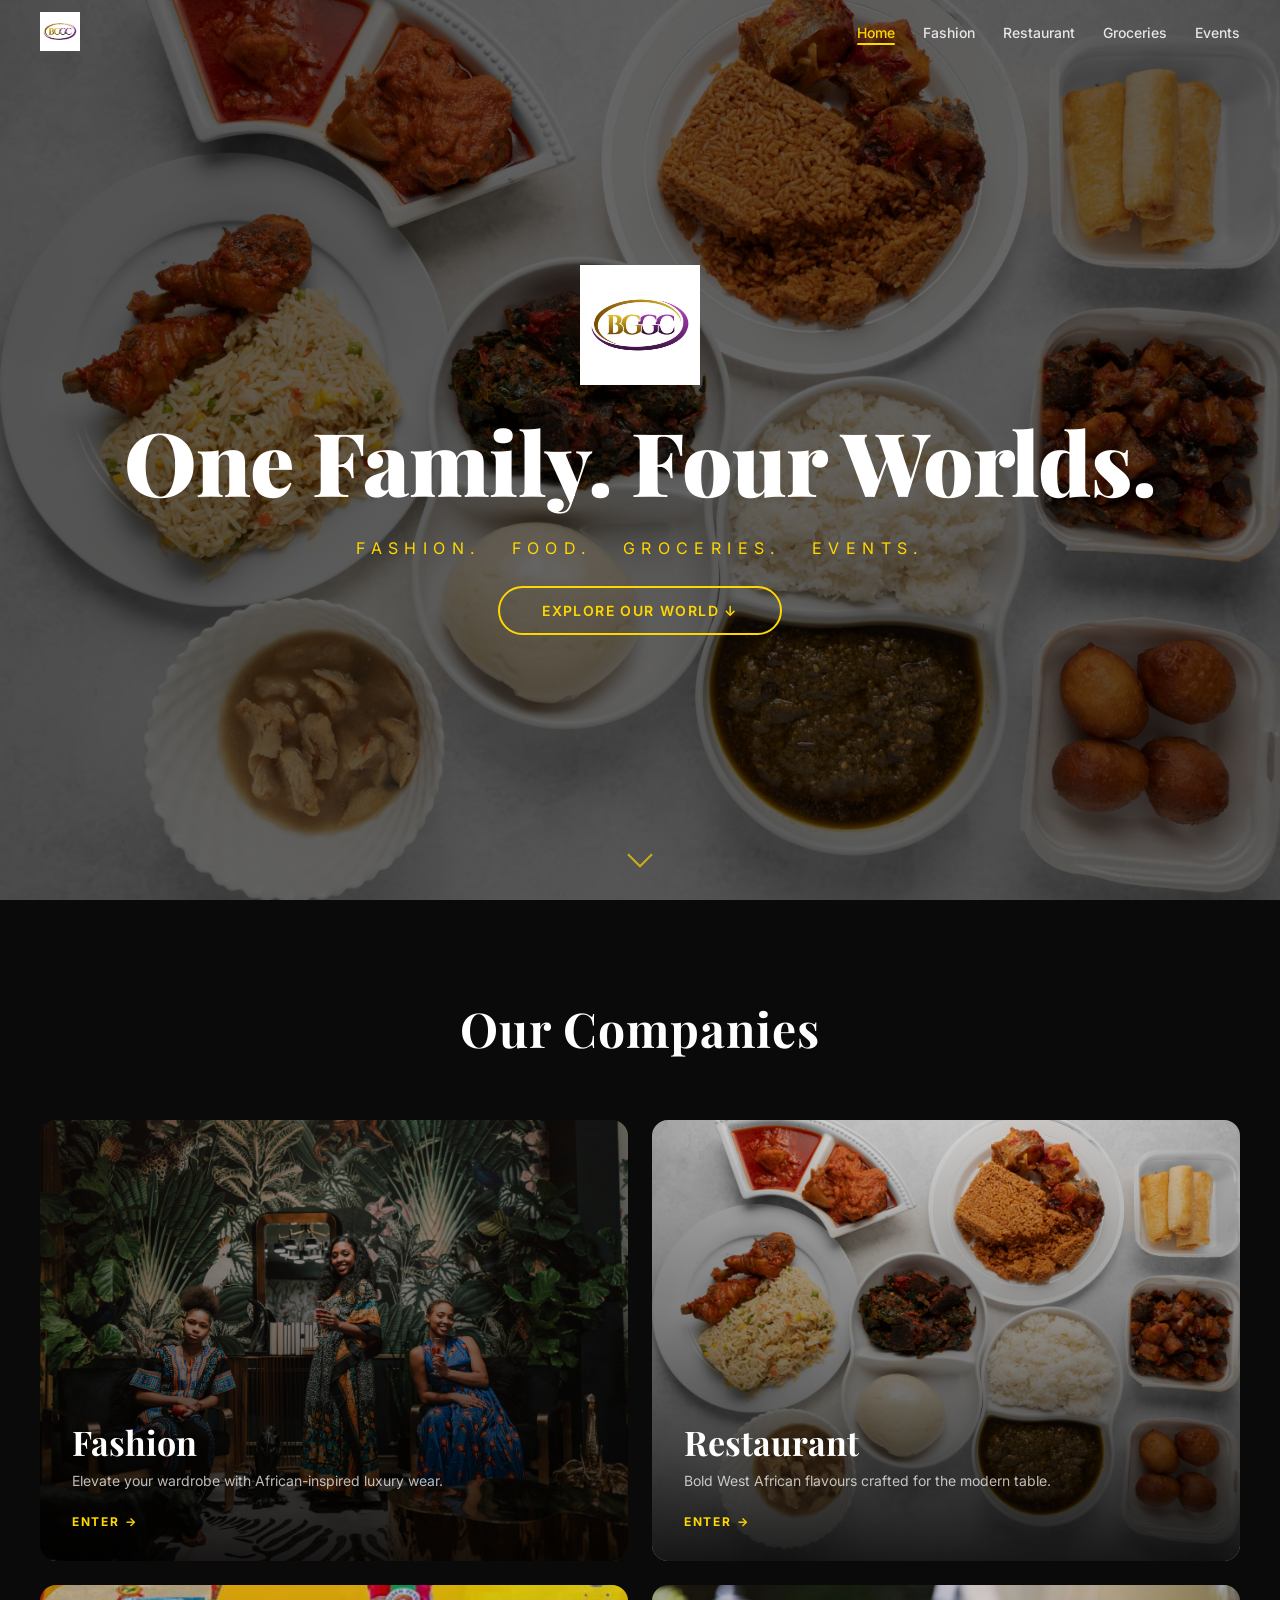
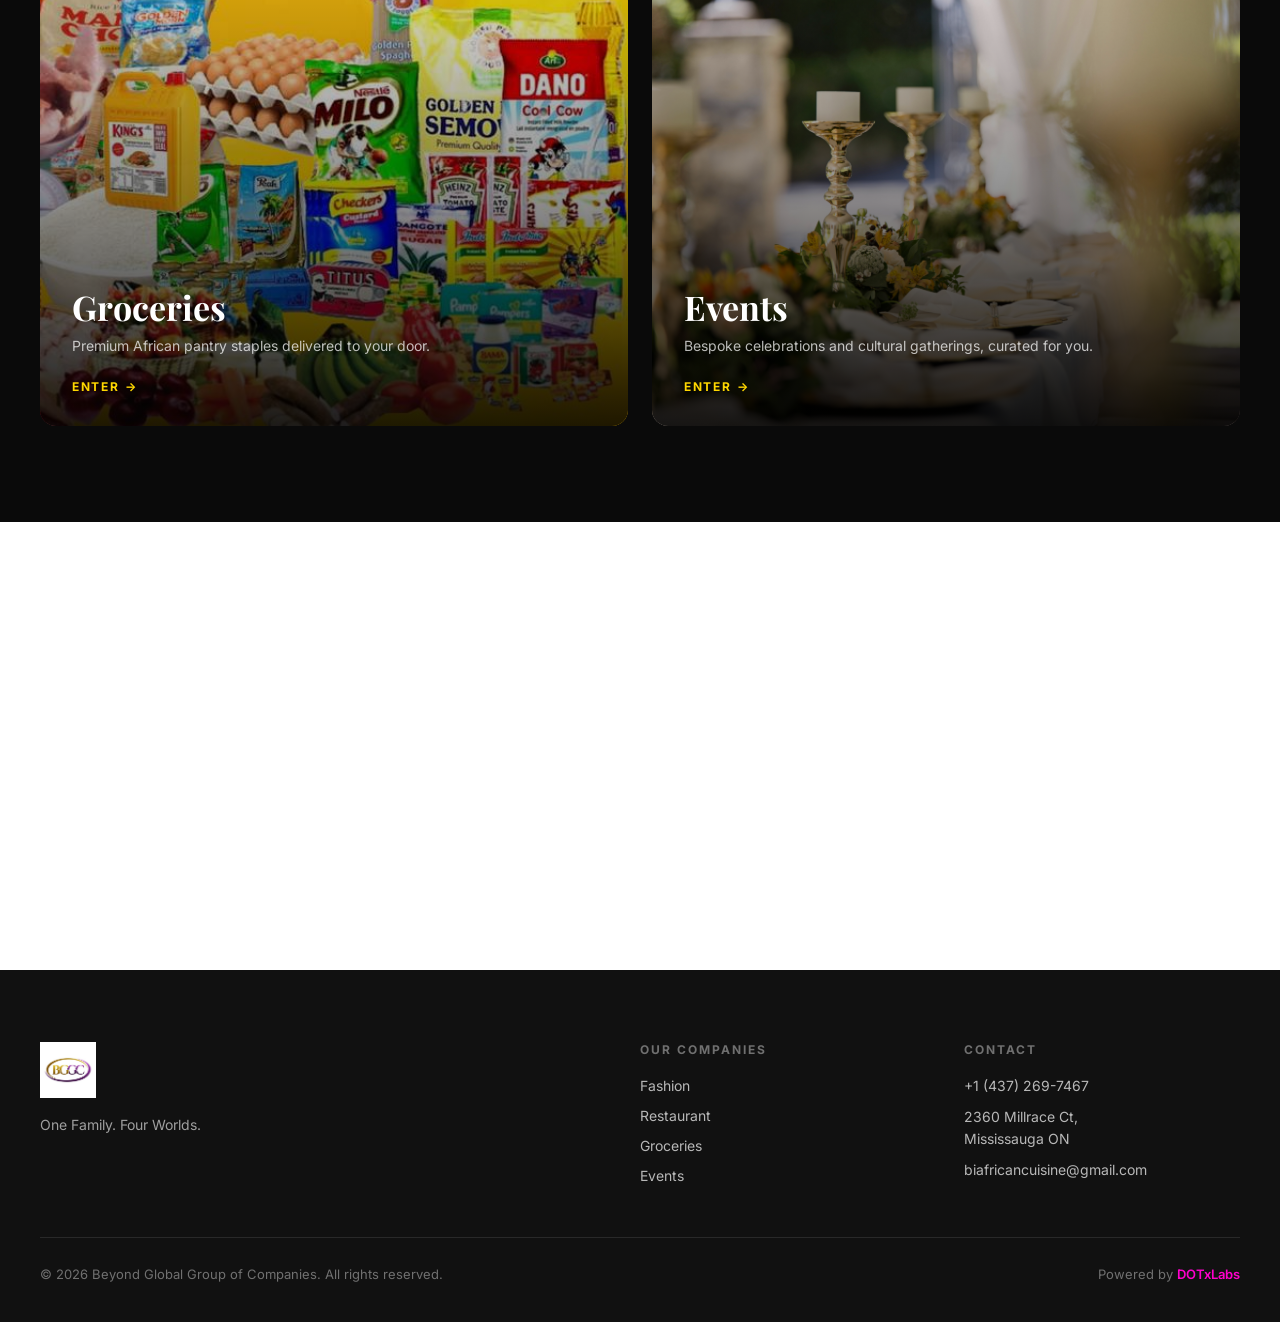
==== commit 27287fa9: "Update brand card background images - Fashion card: Hero.jpg - Groceries card: groceries-nigerian-in" ====
--- a/index.html
+++ b/index.html
@@ -90,7 +90,7 @@
 
       <!-- Fashion -->
       <a href="fashion.html" class="brand-card" style="--accent: #2D0A4E">
-        <div class="card-bg" style="background-image: url('groceries-nigerian-ingredients-flatlay.jpeg')"></div>
+        <div class="card-bg" style="background-image: url('Hero.jpg')"></div>
         <div class="card-overlay"></div>
         <div class="card-content">
           <div>
@@ -116,7 +116,7 @@
 
       <!-- Grocery -->
       <a href="grocery.html" class="brand-card" style="--accent: #1B4332">
-        <div class="card-bg" style="background-image: url('groceries-fresh-produce-market.jpg')"></div>
+        <div class="card-bg" style="background-image: url('groceries-nigerian-ingredients-flatlay.jpeg')"></div>
         <div class="card-overlay"></div>
         <div class="card-content">
           <div>
@@ -129,7 +129,7 @@
 
       <!-- Events -->
       <a href="events.html" class="brand-card" style="--accent: #C9A84C">
-        <div class="card-bg" style="background-image: url('groceries-dried-goods-sacks.jpg')"></div>
+        <div class="card-bg" style="background-image: url('events.jpg')"></div>
         <div class="card-overlay"></div>
         <div class="card-content">
           <div>
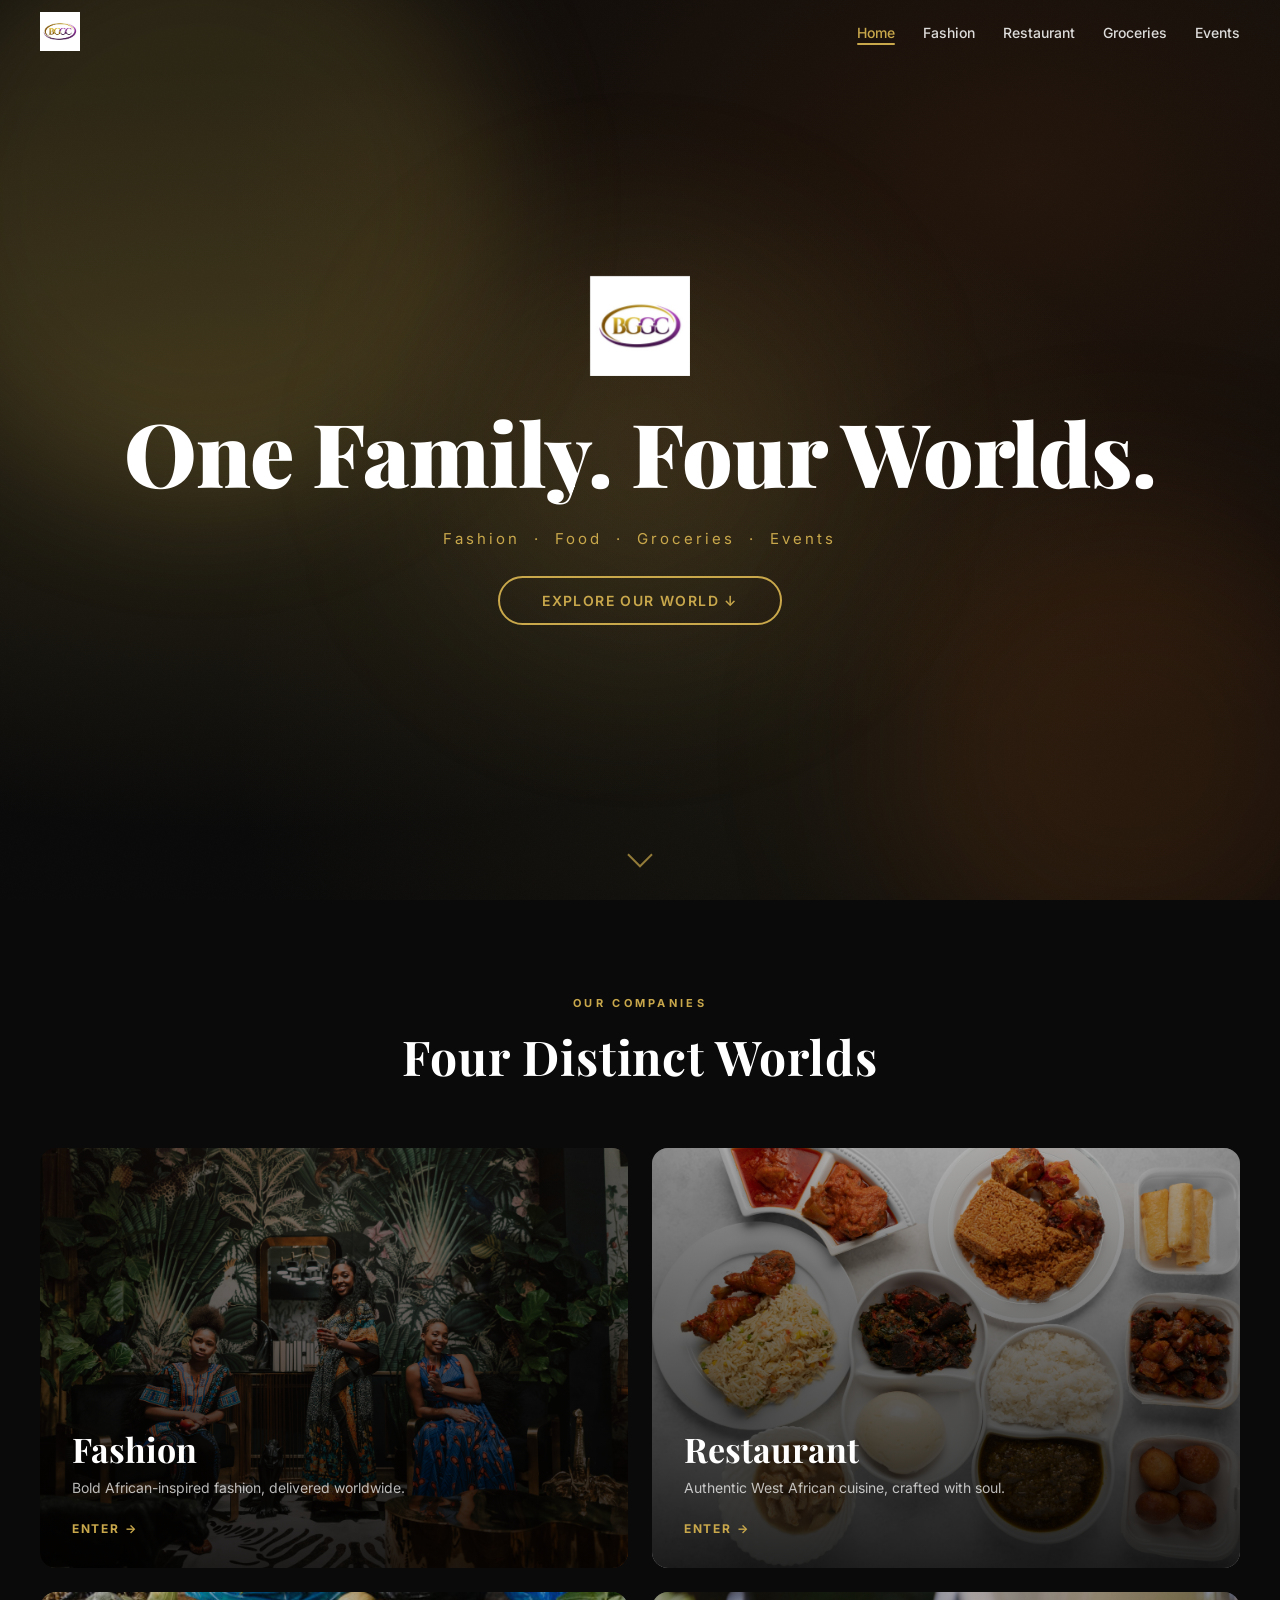
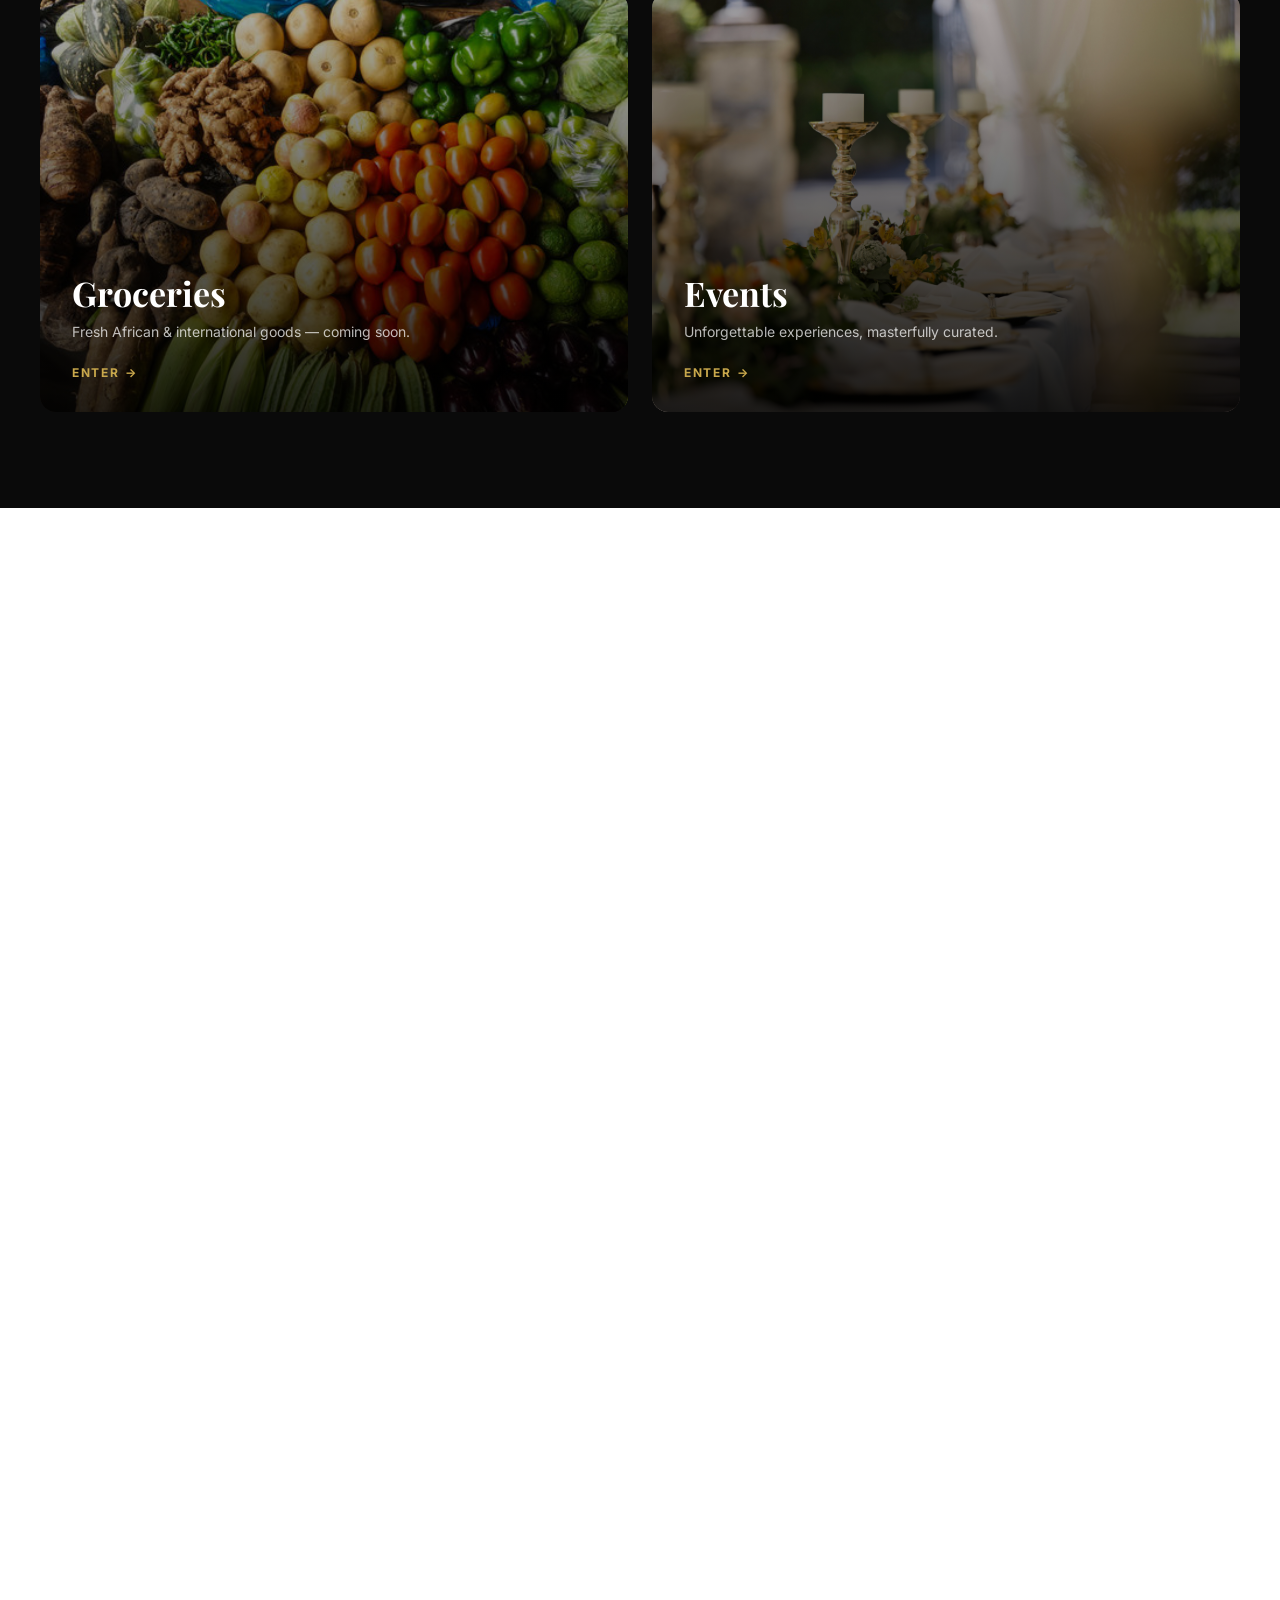
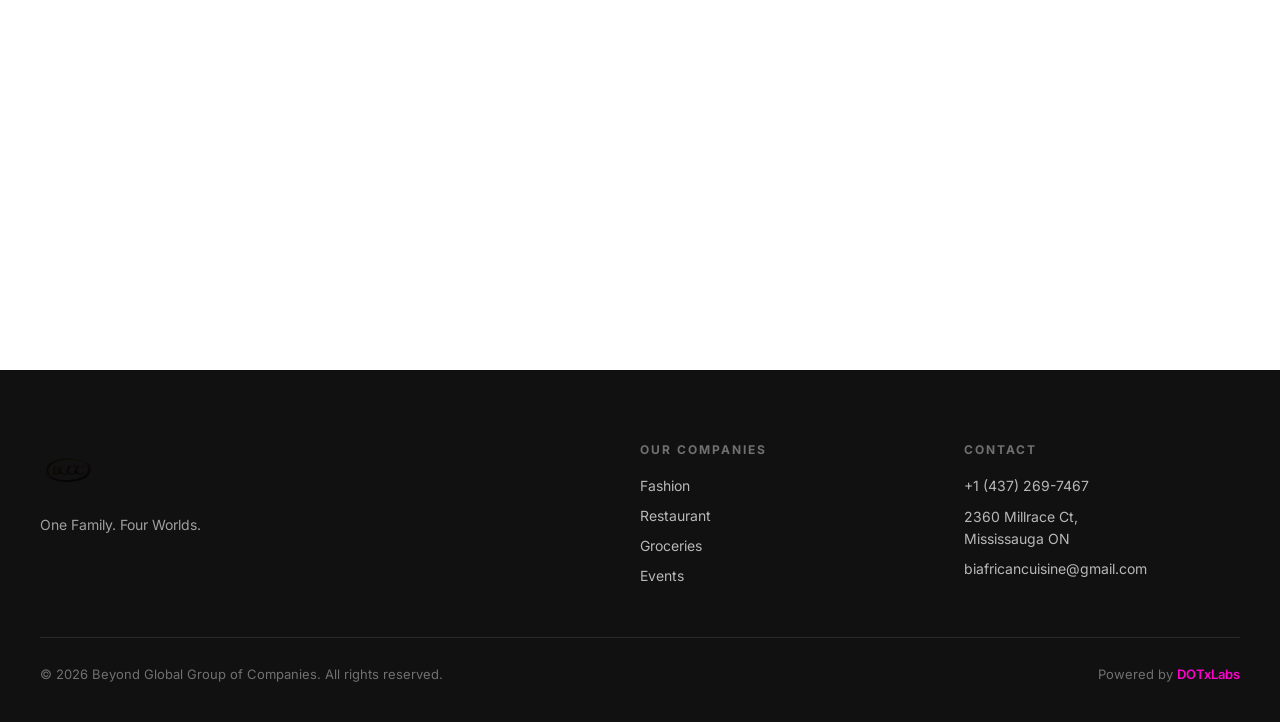
==== commit 8b909e4a: "Rebuild index.html as full premium brand hub Hero: - Replace video with CSS animated background (3 d" ====
--- a/index.html
+++ b/index.html
@@ -3,8 +3,8 @@
 <head>
   <meta charset="UTF-8">
   <meta name="viewport" content="width=device-width, initial-scale=1.0">
-  <title>BGGC — Beyond Global Group of Companies</title>
-  <meta name="description" content="Beyond Global Group of Companies — Fashion, Restaurant, Groceries, and Events under one roof.">
+  <title>BGGC &#8212; Beyond Global Group of Companies</title>
+  <meta name="description" content="Beyond Global Group of Companies &#8212; Fashion, Restaurant, Groceries, and Events under one roof.">
 
   <link rel="preconnect" href="https://fonts.googleapis.com">
   <link rel="preconnect" href="https://fonts.gstatic.com" crossorigin>
@@ -56,27 +56,22 @@
 </div>
 
 <!-- ════════════════════════════════
-     SECTION 1 — CINEMATIC HERO
+     SECTION 1 — CINEMATIC CSS HERO
 ════════════════════════════════ -->
 <section id="hero">
-
-  <!-- TODO: replace src with video file when available -->
-  <video autoplay muted loop playsinline poster="BIACH.jpg" id="hero-video">
-  </video>
-
-  <div class="hero-overlay"></div>
+  <div class="hero-orb" aria-hidden="true"></div>
+  <div class="hero-noise" aria-hidden="true"></div>
 
   <div class="hero-content">
     <img src="BGGC.jpeg" alt="Beyond Global Group of Companies" class="hero-logo ux-animate">
     <h1 class="hero-headline ux-animate">One Family. Four Worlds.</h1>
-    <p class="hero-sub ux-animate">Fashion.&nbsp;&nbsp;&nbsp;Food.&nbsp;&nbsp;&nbsp;Groceries.&nbsp;&nbsp;&nbsp;Events.</p>
+    <p class="hero-sub ux-animate">Fashion &nbsp;&#183;&nbsp; Food &nbsp;&#183;&nbsp; Groceries &nbsp;&#183;&nbsp; Events</p>
     <a href="#brands" class="hero-cta ux-animate">Explore Our World &#x2193;</a>
   </div>
 
   <div class="scroll-indicator" aria-hidden="true">
     <div class="scroll-indicator-arrow"></div>
   </div>
-
 </section>
 
 <!-- ════════════════════════════════
@@ -84,7 +79,8 @@
 ════════════════════════════════ -->
 <section id="brands" class="ux-animate">
   <div class="brands-inner">
-    <h2 class="section-heading">Our Companies</h2>
+    <p class="section-eyebrow">Our Companies</p>
+    <h2 class="section-heading">Four Distinct Worlds</h2>
 
     <div class="brand-grid">
 
@@ -95,7 +91,7 @@
         <div class="card-content">
           <div>
             <h3 class="card-name">Fashion</h3>
-            <p class="card-desc">Elevate your wardrobe with African-inspired luxury wear.</p>
+            <p class="card-desc">Bold African-inspired fashion, delivered worldwide.</p>
           </div>
           <span class="card-enter">Enter <span class="card-arrow">&#x2192;</span></span>
         </div>
@@ -108,7 +104,7 @@
         <div class="card-content">
           <div>
             <h3 class="card-name">Restaurant</h3>
-            <p class="card-desc">Bold West African flavours crafted for the modern table.</p>
+            <p class="card-desc">Authentic West African cuisine, crafted with soul.</p>
           </div>
           <span class="card-enter">Enter <span class="card-arrow">&#x2192;</span></span>
         </div>
@@ -116,12 +112,12 @@
 
       <!-- Grocery -->
       <a href="grocery.html" class="brand-card" style="--accent: #1B4332">
-        <div class="card-bg" style="background-image: url('groceries-nigerian-ingredients-flatlay.jpeg')"></div>
+        <div class="card-bg" style="background-image: url('groceries-fresh-produce-market.jpg')"></div>
         <div class="card-overlay"></div>
         <div class="card-content">
           <div>
             <h3 class="card-name">Groceries</h3>
-            <p class="card-desc">Premium African pantry staples delivered to your door.</p>
+            <p class="card-desc">Fresh African &amp; international goods &#8212; coming soon.</p>
           </div>
           <span class="card-enter">Enter <span class="card-arrow">&#x2192;</span></span>
         </div>
@@ -134,7 +130,7 @@
         <div class="card-content">
           <div>
             <h3 class="card-name">Events</h3>
-            <p class="card-desc">Bespoke celebrations and cultural gatherings, curated for you.</p>
+            <p class="card-desc">Unforgettable experiences, masterfully curated.</p>
           </div>
           <span class="card-enter">Enter <span class="card-arrow">&#x2192;</span></span>
         </div>
@@ -145,7 +141,119 @@
 </section>
 
 <!-- ════════════════════════════════
-     SECTION 3 — ABOUT STRIP
+     SECTION 3 — BUSINESS PREVIEWS
+════════════════════════════════ -->
+
+<!-- 3A: Restaurant — image left, content right -->
+<section id="preview-restaurant" class="preview-section preview-restaurant ux-animate">
+  <div class="preview-inner">
+
+    <div class="preview-image">
+      <img src="BIACH.jpg" alt="Beyond Imagination African Cuisine">
+    </div>
+
+    <div class="preview-content">
+      <span class="preview-label">Beyond Imagination African Cuisine</span>
+      <h2 class="preview-heading">Bold Flavours. Soulful Roots.</h2>
+
+      <ul class="preview-pills">
+        <li>&#x1F35B; Jollof Rice, Pepper Soup, Pounded Yam &amp; more</li>
+        <li>&#x1F389; Special &amp; party orders welcome</li>
+        <li>&#x1F4CD; Mississauga, ON &#8212; Pickup available</li>
+      </ul>
+
+      <div class="preview-callout">
+        <span class="callout-emoji">&#x1F389;</span>
+        <div>
+          <strong>Order Direct &amp; Save 15%</strong>
+          <p>Skip the apps &#8212; call us directly and pay by e-Transfer at pickup</p>
+          <a href="tel:+14372697467" class="preview-cta-primary">Call to Order &nbsp;&#183;&nbsp; +1 (437) 269-7467</a>
+        </div>
+      </div>
+
+      <a href="restaurant.html" class="preview-cta-secondary">View Full Menu &#x2192;</a>
+    </div>
+
+  </div>
+</section>
+
+<!-- 3B: Fashion — content left, image right (flipped) -->
+<section id="preview-fashion" class="preview-section preview-fashion preview-flipped ux-animate">
+  <div class="preview-inner">
+
+    <div class="preview-content">
+      <span class="preview-label">Beyond Limits Global</span>
+      <h2 class="preview-heading">Wear Beyond Your Limits.</h2>
+
+      <ul class="preview-values">
+        <li>&#x2726; African-inspired designs, globally delivered</li>
+        <li>&#x2726; Ankara prints, jewellery &amp; statement pieces</li>
+        <li>&#x2726; New arrivals dropping regularly</li>
+      </ul>
+
+      <a href="fashion.html" class="preview-cta-secondary">Shop the Collection &#x2192;</a>
+    </div>
+
+    <div class="preview-image">
+      <img src="Hero.jpg" alt="Beyond Limits Global Fashion">
+    </div>
+
+  </div>
+</section>
+
+<!-- 3C: Grocery — centered full-width -->
+<section id="preview-grocery" class="preview-grocery ux-animate">
+  <div class="preview-centered-inner">
+    <span class="coming-soon-badge">Coming Soon</span>
+    <h2 class="preview-heading">Fresh Goods. Delivered.</h2>
+    <p class="preview-subtext">Your one-stop shop for fresh African and international groceries &#8212; launching soon in the GTA.</p>
+
+    <div class="grocery-teasers">
+      <div class="teaser-item">&#x1F33F; Fresh Produce</div>
+      <div class="teaser-item">&#x1F30D; International Goods</div>
+      <div class="teaser-item">&#x1F69A; Home Delivery</div>
+    </div>
+
+    <a href="grocery.html" class="preview-cta-secondary">Learn More &#x2192;</a>
+  </div>
+</section>
+
+<!-- 3D: Events — image left, content right -->
+<section id="preview-events" class="preview-section preview-events ux-animate">
+  <div class="preview-inner">
+
+    <div class="preview-image">
+      <img src="events.jpg" alt="BGGC Events">
+    </div>
+
+    <div class="preview-content">
+      <span class="preview-label">BGGC Events</span>
+      <h2 class="preview-heading">Moments That Last Forever.</h2>
+
+      <div class="preview-stats">
+        <div class="stat-item">
+          <strong>500+</strong>
+          <span>Events Hosted</span>
+        </div>
+        <div class="stat-item">
+          <strong>10+</strong>
+          <span>Years Experience</span>
+        </div>
+        <div class="stat-item">
+          <strong>5&#x2605;</strong>
+          <span>Client Rating</span>
+        </div>
+      </div>
+
+      <p class="preview-body">Weddings, birthdays, corporate events, cultural celebrations &#8212; we handle every detail.</p>
+      <a href="events.html" class="preview-cta-secondary">Plan Your Event &#x2192;</a>
+    </div>
+
+  </div>
+</section>
+
+<!-- ════════════════════════════════
+     SECTION 4 — ABOUT STRIP
 ════════════════════════════════ -->
 <section id="about" class="ux-animate">
   <div class="about-inner">
@@ -159,7 +267,7 @@
 </section>
 
 <!-- ════════════════════════════════
-     SECTION 4 — FOOTER
+     SECTION 5 — FOOTER
 ════════════════════════════════ -->
 <footer>
   <div class="footer-inner">
@@ -201,14 +309,12 @@
 <button id="back-to-top" aria-label="Back to top">&#x2191;</button>
 
 <script>
-  /* ══ Nav: transparent over hero, solid dark when scrolled away ══ */
+  /* ══ Nav: transparent over hero, solid dark when scrolled ══ */
   const nav  = document.getElementById('site-nav');
   const hero = document.getElementById('hero');
 
   const heroObserver = new IntersectionObserver(
-    ([entry]) => {
-      nav.classList.toggle('nav-transparent', entry.isIntersecting);
-    },
+    ([entry]) => nav.classList.toggle('nav-transparent', entry.isIntersecting),
     { threshold: 0.1 }
   );
   heroObserver.observe(hero);
@@ -237,18 +343,16 @@
   document.getElementById('mobile-drawer-overlay').addEventListener('click', closeDrawer);
   document.addEventListener('keydown', e => { if (e.key === 'Escape') closeDrawer(); });
 
-  /* ══ Hero CTA — smooth scroll to brand cards ══ */
+  /* ══ Hero CTA smooth scroll ══ */
   document.querySelector('.hero-cta').addEventListener('click', e => {
     e.preventDefault();
     document.getElementById('brands').scrollIntoView({ behavior: 'smooth' });
   });
 
-  /* ══ Section entrance animations ══ */
+  /* ══ Section entrance animations (fade-up, ≤600ms) ══ */
   const animObserver = new IntersectionObserver(
-    entries => entries.forEach(e => {
-      if (e.isIntersecting) e.target.classList.add('ux-visible');
-    }),
-    { threshold: 0.1 }
+    entries => entries.forEach(e => { if (e.isIntersecting) e.target.classList.add('ux-visible'); }),
+    { threshold: 0.08 }
   );
   document.querySelectorAll('.ux-animate').forEach(el => animObserver.observe(el));
 </script>
--- a/assets/css/shared.css
+++ b/assets/css/shared.css
@@ -40,7 +40,7 @@
   display: flex; align-items: center; justify-content: space-between;
 }
 .nav-logo { text-decoration: none; flex-shrink: 0; display: flex; align-items: center; }
-.nav-logo img { height: 40px; width: auto; object-fit: contain; }
+.nav-logo img { height: 40px; width: auto; object-fit: contain; mix-blend-mode: multiply; }
 .nav-links { display: flex; align-items: center; gap: 28px; list-style: none; }
 .nav-links a { font-size: 14px; font-weight: 500; color: var(--black); transition: color .2s; }
 .nav-links a:hover { color: var(--magenta); }
@@ -81,7 +81,7 @@
   line-height: 1; padding: 0; margin-bottom: 20px; transition: color .2s;
 }
 #mobile-drawer-close:hover { color: #fff; }
-#mobile-drawer-logo { height: 44px; width: auto; object-fit: contain; margin-bottom: 32px; display: block; }
+#mobile-drawer-logo { height: 44px; width: auto; object-fit: contain; margin-bottom: 32px; display: block; mix-blend-mode: multiply; }
 #mobile-drawer-links { list-style: none; padding: 0; margin: 0; display: flex; flex-direction: column; }
 #mobile-drawer-links a {
   font-size: 19px; font-weight: 700; color: rgba(255,255,255,.8);
@@ -98,7 +98,7 @@
   max-width: 1280px; margin: 0 auto;
   display: grid; grid-template-columns: 2fr 1fr 1fr 1fr; gap: 48px; margin-bottom: 48px;
 }
-.footer-logo { height: 56px; width: auto; object-fit: contain; margin-bottom: 14px; display: block; }
+.footer-logo { height: 56px; width: auto; object-fit: contain; margin-bottom: 14px; display: block; mix-blend-mode: multiply; }
 .footer-brand-desc { font-size: 14px; color: rgba(255,255,255,.6); line-height: 1.8; max-width: 300px; }
 .footer-col-title { font-size: 12px; font-weight: 700; letter-spacing: 2px; text-transform: uppercase; color: rgba(255,255,255,.4); margin-bottom: 18px; }
 .footer-links { list-style: none; display: flex; flex-direction: column; gap: 10px; }
--- a/assets/css/index.css
+++ b/assets/css/index.css
@@ -3,7 +3,7 @@
    Loaded only by index.html — overrides shared.css as needed.
 ═══════════════════════════════════════════════════════════ */
 
-/* ── Hero is full-screen, nav floats over it — remove body top padding ── */
+/* ── Hero is full-screen; nav floats over it ── */
 body { padding-top: 0; }
 
 /* ════════════════════════════════
@@ -14,12 +14,12 @@
   border-bottom: 1px solid rgba(255,255,255,.1);
   transition: background .35s ease, border-color .35s ease;
 }
-nav .nav-links a          { color: rgba(255,255,255,.85); }
-nav .nav-links a:hover    { color: #FFD700; }
-nav .nav-links a.nav-active { color: #FFD700; }
-nav .nav-links a.nav-active::after { background: #FFD700; }
-nav .nav-phone            { color: rgba(255,255,255,.85); }
-nav .nav-hamburger span   { background: #fff; }
+nav .nav-links a             { color: rgba(255,255,255,.85); }
+nav .nav-links a:hover        { color: #C9A84C; }
+nav .nav-links a.nav-active   { color: #C9A84C; }
+nav .nav-links a.nav-active::after { background: #C9A84C; }
+nav .nav-phone               { color: rgba(255,255,255,.85); }
+nav .nav-hamburger span      { background: #fff; }
 
 nav.nav-transparent {
   background: transparent;
@@ -27,36 +27,100 @@
 }
 
 /* ════════════════════════════════
-   HERO
+   HERO — CSS animated background
 ════════════════════════════════ */
 #hero {
   position: relative;
   width: 100%;
   height: 100vh;
+  height: 100svh;
   min-height: 600px;
   display: flex;
   align-items: center;
   justify-content: center;
   overflow: hidden;
-}
-
-#hero-video {
+  background:
+    radial-gradient(ellipse at 20% 50%, rgba(201,168,76,0.15) 0%, transparent 60%),
+    radial-gradient(ellipse at 80% 20%, rgba(139,69,19,0.2)  0%, transparent 55%),
+    radial-gradient(ellipse at 60% 80%, rgba(201,168,76,0.08) 0%, transparent 50%),
+    #0a0a0a;
+}
+
+/* Orb 1 */
+#hero::before {
+  content: '';
+  position: absolute;
+  top: -100px; left: -100px;
+  width: 600px; height: 600px;
+  border-radius: 50%;
+  background: rgba(201,168,76,0.18);
+  filter: blur(60px);
+  animation: orbDrift1 35s ease-in-out infinite alternate;
+  will-change: transform;
+  pointer-events: none;
+  z-index: 0;
+}
+
+/* Orb 2 */
+#hero::after {
+  content: '';
+  position: absolute;
+  bottom: -100px; right: -100px;
+  width: 500px; height: 500px;
+  border-radius: 50%;
+  background: rgba(139,69,19,0.22);
+  filter: blur(80px);
+  animation: orbDrift2 40s ease-in-out infinite alternate;
+  will-change: transform;
+  pointer-events: none;
+  z-index: 0;
+}
+
+/* Orb 3 */
+.hero-orb {
+  position: absolute;
+  top: 50%; left: 50%;
+  transform: translate(-50%, -50%);
+  width: 400px; height: 400px;
+  border-radius: 50%;
+  background: rgba(201,168,76,0.1);
+  filter: blur(90px);
+  animation: orbDrift3 45s ease-in-out infinite alternate;
+  will-change: transform;
+  pointer-events: none;
+  z-index: 0;
+}
+
+/* Noise texture */
+.hero-noise {
   position: absolute;
   inset: 0;
-  width: 100%;
-  height: 100%;
-  object-fit: cover;
-  object-position: center;
-  z-index: 0;
-}
-
-.hero-overlay {
-  position: absolute;
-  inset: 0;
-  background: rgba(0,0,0,.6);
+  background-image: url("data:image/svg+xml,%3Csvg viewBox='0 0 256 256' xmlns='http://www.w3.org/2000/svg'%3E%3Cfilter id='noise'%3E%3CfeTurbulence type='fractalNoise' baseFrequency='0.9' numOctaves='4' stitchTiles='stitch'/%3E%3C/filter%3E%3Crect width='100%25' height='100%25' filter='url(%23noise)' opacity='0.04'/%3E%3C/svg%3E");
+  background-size: 200px 200px;
+  opacity: 0.35;
+  pointer-events: none;
   z-index: 1;
 }
 
+@keyframes orbDrift1 {
+  0%   { transform: translate(0px, 0px) scale(1); }
+  33%  { transform: translate(80px, 60px) scale(1.1); }
+  66%  { transform: translate(40px, 120px) scale(0.95); }
+  100% { transform: translate(100px, 40px) scale(1.05); }
+}
+@keyframes orbDrift2 {
+  0%   { transform: translate(0px, 0px) scale(1); }
+  33%  { transform: translate(-60px, -80px) scale(1.08); }
+  66%  { transform: translate(-120px, -40px) scale(0.92); }
+  100% { transform: translate(-80px, -100px) scale(1.1); }
+}
+@keyframes orbDrift3 {
+  0%   { transform: translate(-50%, -50%) scale(1);    opacity: 0.8; }
+  50%  { transform: translate(-45%, -55%) scale(1.15); opacity: 1; }
+  100% { transform: translate(-55%, -45%) scale(0.9);  opacity: 0.6; }
+}
+
+/* Hero content */
 .hero-content {
   position: relative;
   z-index: 2;
@@ -69,9 +133,10 @@
 }
 
 .hero-logo {
-  width: 120px;
+  width: 100px;
   height: auto;
   object-fit: contain;
+  mix-blend-mode: multiply;
   animation-delay: .1s;
 }
 
@@ -86,19 +151,18 @@
 }
 
 .hero-sub {
-  font-size: clamp(12px, 1.6vw, 16px);
+  font-size: clamp(12px, 1.5vw, 15px);
   font-weight: 400;
-  color: #FFD700;
-  letter-spacing: 0.4em;
-  text-transform: uppercase;
+  color: #C9A84C;
+  letter-spacing: 0.2em;
   animation-delay: .35s;
 }
 
 .hero-cta {
   display: inline-block;
   padding: 14px 42px;
-  border: 2px solid #FFD700;
-  color: #FFD700;
+  border: 2px solid #C9A84C;
+  color: #C9A84C;
   background: transparent;
   border-radius: 50px;
   font-size: 14px;
@@ -109,35 +173,33 @@
   transition: background .25s, color .25s, transform .25s;
   animation-delay: .5s;
 }
-.hero-cta:hover {
-  background: #FFD700;
-  color: #111;
-  transform: translateY(-2px);
-}
-
-/* ── Animated scroll indicator ── */
+.hero-cta:hover { background: #C9A84C; color: #111; transform: translateY(-2px); }
+
+/* Scroll indicator */
 .scroll-indicator {
   position: absolute;
-  bottom: 36px;
-  left: 50%;
+  bottom: 36px; left: 50%;
   transform: translateX(-50%);
   z-index: 2;
-  display: flex;
-  flex-direction: column;
-  align-items: center;
-  gap: 6px;
+  display: flex; flex-direction: column; align-items: center; gap: 6px;
 }
 .scroll-indicator-arrow {
-  width: 18px;
-  height: 18px;
-  border-right: 2px solid rgba(255,215,0,.7);
-  border-bottom: 2px solid rgba(255,215,0,.7);
+  width: 18px; height: 18px;
+  border-right: 2px solid rgba(201,168,76,.7);
+  border-bottom: 2px solid rgba(201,168,76,.7);
   transform: rotate(45deg);
   animation: bounce-arrow 2s ease-in-out infinite;
 }
 @keyframes bounce-arrow {
   0%, 100% { transform: rotate(45deg) translateY(0);   opacity: .8; }
   50%       { transform: rotate(45deg) translateY(7px); opacity: .35; }
+}
+
+/* ── Mobile orb overrides ── */
+@media (max-width: 768px) {
+  #hero::before { width: 300px; height: 300px; filter: blur(30px); animation-duration: 25s; }
+  #hero::after  { width: 300px; height: 300px; filter: blur(35px); animation-duration: 30s; }
+  .hero-orb     { width: 250px; height: 250px; filter: blur(40px); animation-duration: 28s; }
 }
 
 /* ════════════════════════════════
@@ -148,9 +210,16 @@
   padding: 96px 40px;
   scroll-margin-top: var(--nav-h);
 }
-.brands-inner {
-  max-width: 1200px;
-  margin: 0 auto;
+.brands-inner { max-width: 1200px; margin: 0 auto; }
+
+.section-eyebrow {
+  text-align: center;
+  font-size: 11px;
+  font-weight: 700;
+  letter-spacing: 0.3em;
+  text-transform: uppercase;
+  color: #C9A84C;
+  margin-bottom: 14px;
 }
 
 .section-heading {
@@ -174,7 +243,7 @@
   display: block;
   border-radius: 16px;
   overflow: hidden;
-  aspect-ratio: 4/3;
+  min-height: 420px;
   text-decoration: none;
   transition: transform .4s cubic-bezier(.16,1,.3,1), box-shadow .4s;
 }
@@ -184,8 +253,7 @@
 }
 
 .card-bg {
-  position: absolute;
-  inset: 0;
+  position: absolute; inset: 0;
   background-size: cover;
   background-position: center;
   transition: transform .6s ease;
@@ -193,29 +261,18 @@
 .brand-card:hover .card-bg { transform: scale(1.04); }
 
 .card-overlay {
-  position: absolute;
-  inset: 0;
-  background: linear-gradient(
-    to top,
-    rgba(0,0,0,.88) 0%,
-    rgba(0,0,0,.45) 50%,
-    rgba(0,0,0,.15) 100%
-  );
+  position: absolute; inset: 0;
+  background: linear-gradient(to top, rgba(0,0,0,.85) 0%, rgba(0,0,0,.3) 100%);
   transition: background .4s;
 }
 .brand-card:hover .card-overlay {
-  background: linear-gradient(
-    to top,
-    var(--accent, #111) 0%,
-    rgba(0,0,0,.6) 55%,
-    rgba(0,0,0,.2) 100%
-  );
+  background: linear-gradient(to top, var(--accent, #111) 0%, rgba(0,0,0,.5) 100%);
 }
 
 .card-content {
   position: relative;
   z-index: 2;
-  height: 100%;
+  min-height: 420px;
   display: flex;
   flex-direction: column;
   justify-content: flex-end;
@@ -230,62 +287,284 @@
   margin-bottom: 8px;
   line-height: 1.1;
 }
-.card-desc {
-  font-size: 14px;
-  color: rgba(255,255,255,.72);
-  line-height: 1.6;
-  margin-bottom: 22px;
-}
+.card-desc { font-size: 14px; color: rgba(255,255,255,.72); line-height: 1.6; margin-bottom: 22px; }
+
 .card-enter {
-  display: inline-flex;
-  align-items: center;
-  gap: 6px;
-  font-size: 12px;
-  font-weight: 700;
-  letter-spacing: 0.14em;
-  text-transform: uppercase;
-  color: #FFD700;
-}
-.card-arrow {
-  display: inline-block;
-  transition: transform .3s;
-}
+  display: inline-flex; align-items: center; gap: 6px;
+  font-size: 12px; font-weight: 700; letter-spacing: 0.14em;
+  text-transform: uppercase; color: #C9A84C;
+}
+.card-arrow { display: inline-block; transition: transform .3s; }
 .brand-card:hover .card-arrow { transform: translateX(5px); }
 
-/* ── Mobile: horizontal scroll snap ── */
+/* Mobile: horizontal scroll snap */
 @media (max-width: 767px) {
   #brands { padding: 72px 0; }
   .brands-inner { max-width: 100%; }
-  .section-heading { padding: 0 24px; margin-bottom: 40px; }
+  .section-eyebrow, .section-heading { padding: 0 24px; }
+  .section-heading { margin-bottom: 40px; }
   .brand-grid {
     grid-template-columns: none;
     display: flex;
     overflow-x: auto;
     scroll-snap-type: x mandatory;
     gap: 16px;
-    padding: 0 24px 24px;
+    padding: 0 8vw 24px;
     -webkit-overflow-scrolling: touch;
     scrollbar-width: none;
   }
   .brand-grid::-webkit-scrollbar { display: none; }
   .brand-card {
-    flex: 0 0 calc(100vw - 64px);
-    scroll-snap-align: center;
-    aspect-ratio: 3/4;
+    flex: 0 0 85vw;
+    scroll-snap-align: start;
+    min-height: 380px;
     border-radius: 12px;
   }
+  .card-content { min-height: 380px; }
+}
+
+/* ════════════════════════════════
+   PREVIEW SECTIONS (3A–3D)
+════════════════════════════════ */
+.preview-section {
+  padding: 100px 0;
+  scroll-margin-top: var(--nav-h);
+}
+
+.preview-inner {
+  max-width: 1200px;
+  margin: 0 auto;
+  padding: 0 40px;
+  display: grid;
+  grid-template-columns: 1fr 1fr;
+  gap: 80px;
+  align-items: center;
+}
+
+.preview-image img {
+  width: 100%;
+  height: 500px;
+  object-fit: cover;
+  border-radius: 12px;
+  display: block;
+}
+
+/* ── 3A Restaurant ── */
+.preview-restaurant {
+  background: #0d0d0d;
+  border-left: 3px solid #C8511B;
+}
+.preview-restaurant .preview-label { color: #d96a37; }
+.preview-restaurant .preview-cta-secondary { color: #d96a37; }
+
+/* ── 3B Fashion ── */
+.preview-fashion {
+  background: #09060d;
+  border-left: 3px solid #5A1A8A;
+}
+.preview-fashion .preview-label { color: #9B59B6; }
+.preview-fashion .preview-cta-secondary { color: #9B59B6; }
+
+/* ── 3D Events ── */
+.preview-events {
+  background: #0d0d0a;
+  border-left: 3px solid #C9A84C;
+}
+.preview-events .preview-label { color: #C9A84C; }
+.preview-events .preview-cta-secondary { color: #C9A84C; }
+
+/* Shared content styles */
+.preview-label {
+  display: block;
+  font-size: 10px;
+  font-weight: 700;
+  letter-spacing: 0.28em;
+  text-transform: uppercase;
+  margin-bottom: 14px;
+}
+
+.preview-heading {
+  font-family: 'Playfair Display', Georgia, serif;
+  font-size: clamp(28px, 3.5vw, 44px);
+  font-weight: 700;
+  color: #fff;
+  line-height: 1.15;
+  margin-bottom: 28px;
+}
+
+.preview-pills {
+  list-style: none;
+  display: flex;
+  flex-direction: column;
+  gap: 12px;
+  margin-bottom: 32px;
+}
+.preview-pills li {
+  font-size: 15px;
+  color: rgba(255,255,255,.8);
+  line-height: 1.55;
+}
+
+.preview-values {
+  list-style: none;
+  display: flex;
+  flex-direction: column;
+  gap: 14px;
+  margin-bottom: 36px;
+}
+.preview-values li { font-size: 15px; color: rgba(255,255,255,.8); line-height: 1.55; }
+
+/* Gold callout box */
+.preview-callout {
+  background: rgba(201,168,76,0.09);
+  border: 1px solid rgba(201,168,76,0.28);
+  border-radius: 10px;
+  padding: 20px 24px;
+  display: flex;
+  gap: 16px;
+  align-items: flex-start;
+  margin-bottom: 24px;
+}
+.callout-emoji { font-size: 22px; flex-shrink: 0; line-height: 1.4; }
+.preview-callout strong {
+  display: block;
+  color: #C9A84C;
+  font-size: 15px;
+  font-weight: 700;
+  margin-bottom: 4px;
+}
+.preview-callout p {
+  color: rgba(255,255,255,.6);
+  font-size: 13px;
+  line-height: 1.6;
+  margin-bottom: 12px;
+}
+
+/* CTA buttons */
+.preview-cta-primary {
+  display: inline-block;
+  background: #C9A84C;
+  color: #111;
+  padding: 10px 22px;
+  border-radius: 50px;
+  font-size: 13px;
+  font-weight: 700;
+  text-decoration: none;
+  transition: background .2s, transform .2s;
+}
+.preview-cta-primary:hover { background: #b8963e; transform: translateY(-1px); }
+
+.preview-cta-secondary {
+  display: inline-block;
+  font-size: 14px;
+  font-weight: 600;
+  letter-spacing: 0.06em;
+  text-decoration: none;
+  transition: letter-spacing .25s, opacity .25s;
+}
+.preview-cta-secondary:hover { letter-spacing: 0.12em; opacity: .75; }
+
+/* ── 3C Grocery — centered full-width ── */
+.preview-grocery {
+  background: linear-gradient(135deg, #060e08 0%, #0a1a0e 100%);
+  border-top: 1px solid rgba(27,67,50,.4);
+  border-bottom: 1px solid rgba(27,67,50,.4);
+  text-align: center;
+  padding: 100px 40px;
+  scroll-margin-top: var(--nav-h);
+}
+.preview-centered-inner {
+  max-width: 700px;
+  margin: 0 auto;
+  display: flex;
+  flex-direction: column;
+  align-items: center;
+  gap: 28px;
+}
+.coming-soon-badge {
+  display: inline-block;
+  background: rgba(27,67,50,0.55);
+  border: 1px solid rgba(74,222,128,0.35);
+  color: #4ade80;
+  font-size: 11px;
+  font-weight: 700;
+  letter-spacing: 0.28em;
+  text-transform: uppercase;
+  padding: 8px 22px;
+  border-radius: 50px;
+  animation: pulse-badge 3s ease-in-out infinite;
+}
+@keyframes pulse-badge {
+  0%, 100% { box-shadow: 0 0 0 0 rgba(74,222,128,0);    opacity: 1; }
+  50%       { box-shadow: 0 0 0 8px rgba(74,222,128,0.07); opacity: .85; }
+}
+.preview-grocery .preview-heading { font-size: clamp(28px, 4vw, 52px); margin-bottom: 0; }
+.preview-subtext {
+  font-size: clamp(15px, 1.8vw, 18px);
+  color: rgba(255,255,255,.58);
+  line-height: 1.75;
+  max-width: 520px;
+}
+.grocery-teasers {
+  display: flex;
+  gap: 36px;
+  flex-wrap: wrap;
+  justify-content: center;
+}
+.teaser-item { font-size: 15px; color: rgba(255,255,255,.72); font-weight: 500; }
+.preview-grocery .preview-cta-secondary { color: #4ade80; font-size: 15px; }
+
+/* ── Events: stats row ── */
+.preview-stats {
+  display: flex;
+  gap: 36px;
+  margin-bottom: 24px;
+  flex-wrap: wrap;
+}
+.stat-item { display: flex; flex-direction: column; gap: 4px; }
+.stat-item strong {
+  font-family: 'Playfair Display', Georgia, serif;
+  font-size: 28px;
+  font-weight: 700;
+  color: #C9A84C;
+  line-height: 1;
+}
+.stat-item span {
+  font-size: 11px;
+  color: rgba(255,255,255,.5);
+  text-transform: uppercase;
+  letter-spacing: 0.1em;
+}
+.preview-body {
+  font-size: 15px;
+  color: rgba(255,255,255,.68);
+  line-height: 1.75;
+  margin-bottom: 28px;
+}
+
+/* Mobile preview sections */
+@media (max-width: 767px) {
+  .preview-section { padding: 72px 0; }
+  .preview-inner   { grid-template-columns: 1fr; gap: 36px; padding: 0 24px; }
+  .preview-image img { height: 260px; }
+  /* On mobile, flipped sections: image visually goes first */
+  .preview-flipped .preview-image { order: -1; }
+  .preview-grocery { padding: 72px 24px; }
+  .grocery-teasers { gap: 20px; flex-direction: column; align-items: center; }
+  .preview-stats   { gap: 24px; }
 }
 
 /* ════════════════════════════════
    ABOUT STRIP
 ════════════════════════════════ */
 #about {
-  background: #111;
-  padding: 96px 40px;
+  background: #0f0f0f;
+  padding: 100px 40px;
   text-align: center;
+  scroll-margin-top: var(--nav-h);
 }
 .about-inner {
-  max-width: 700px;
+  max-width: 720px;
   margin: 0 auto;
   display: flex;
   flex-direction: column;
@@ -295,14 +574,14 @@
 .about-divider {
   width: 120px;
   height: 1px;
-  background: linear-gradient(to right, transparent, #FFD700, transparent);
+  background: linear-gradient(to right, transparent, #C9A84C, transparent);
 }
 .about-label {
   font-size: 11px;
   font-weight: 700;
   letter-spacing: 0.3em;
   text-transform: uppercase;
-  color: #FFD700;
+  color: #C9A84C;
 }
 .about-text {
   font-size: clamp(16px, 2vw, 19px);
@@ -311,26 +590,27 @@
   font-weight: 300;
 }
 
-@media (max-width: 768px) {
-  #about { padding: 72px 24px; }
-}
-
 /* ════════════════════════════════
    FOOTER — 3-column override
 ════════════════════════════════ */
-.footer-inner {
-  grid-template-columns: 2fr 1fr 1fr;
-}
-@media (max-width: 1024px) {
-  .footer-inner { grid-template-columns: 1fr 1fr; }
-}
-@media (max-width: 768px) {
+.footer-inner { grid-template-columns: 2fr 1fr 1fr; }
+@media (max-width: 1024px) { .footer-inner { grid-template-columns: 1fr 1fr; } }
+@media (max-width: 768px)  {
   .footer-inner { grid-template-columns: 1fr; }
-}
-
-/* ── Misc responsive ── */
+  #about { padding: 72px 24px; }
+}
+
+/* ════════════════════════════════
+   REDUCED MOTION & MISC
+════════════════════════════════ */
+@media (prefers-reduced-motion: reduce) {
+  #hero::before, #hero::after, .hero-orb { animation: none; }
+  .coming-soon-badge                     { animation: none; }
+  .ux-animate, .ux-animate.ux-visible    { animation: none !important; opacity: 1 !important; transform: none !important; }
+}
+
 @media (max-width: 480px) {
   .hero-headline { font-size: 36px; }
-  .hero-sub      { letter-spacing: 0.22em; font-size: 11px; }
+  .hero-sub      { font-size: 11px; letter-spacing: 0.15em; }
   .hero-cta      { padding: 12px 28px; font-size: 13px; }
 }
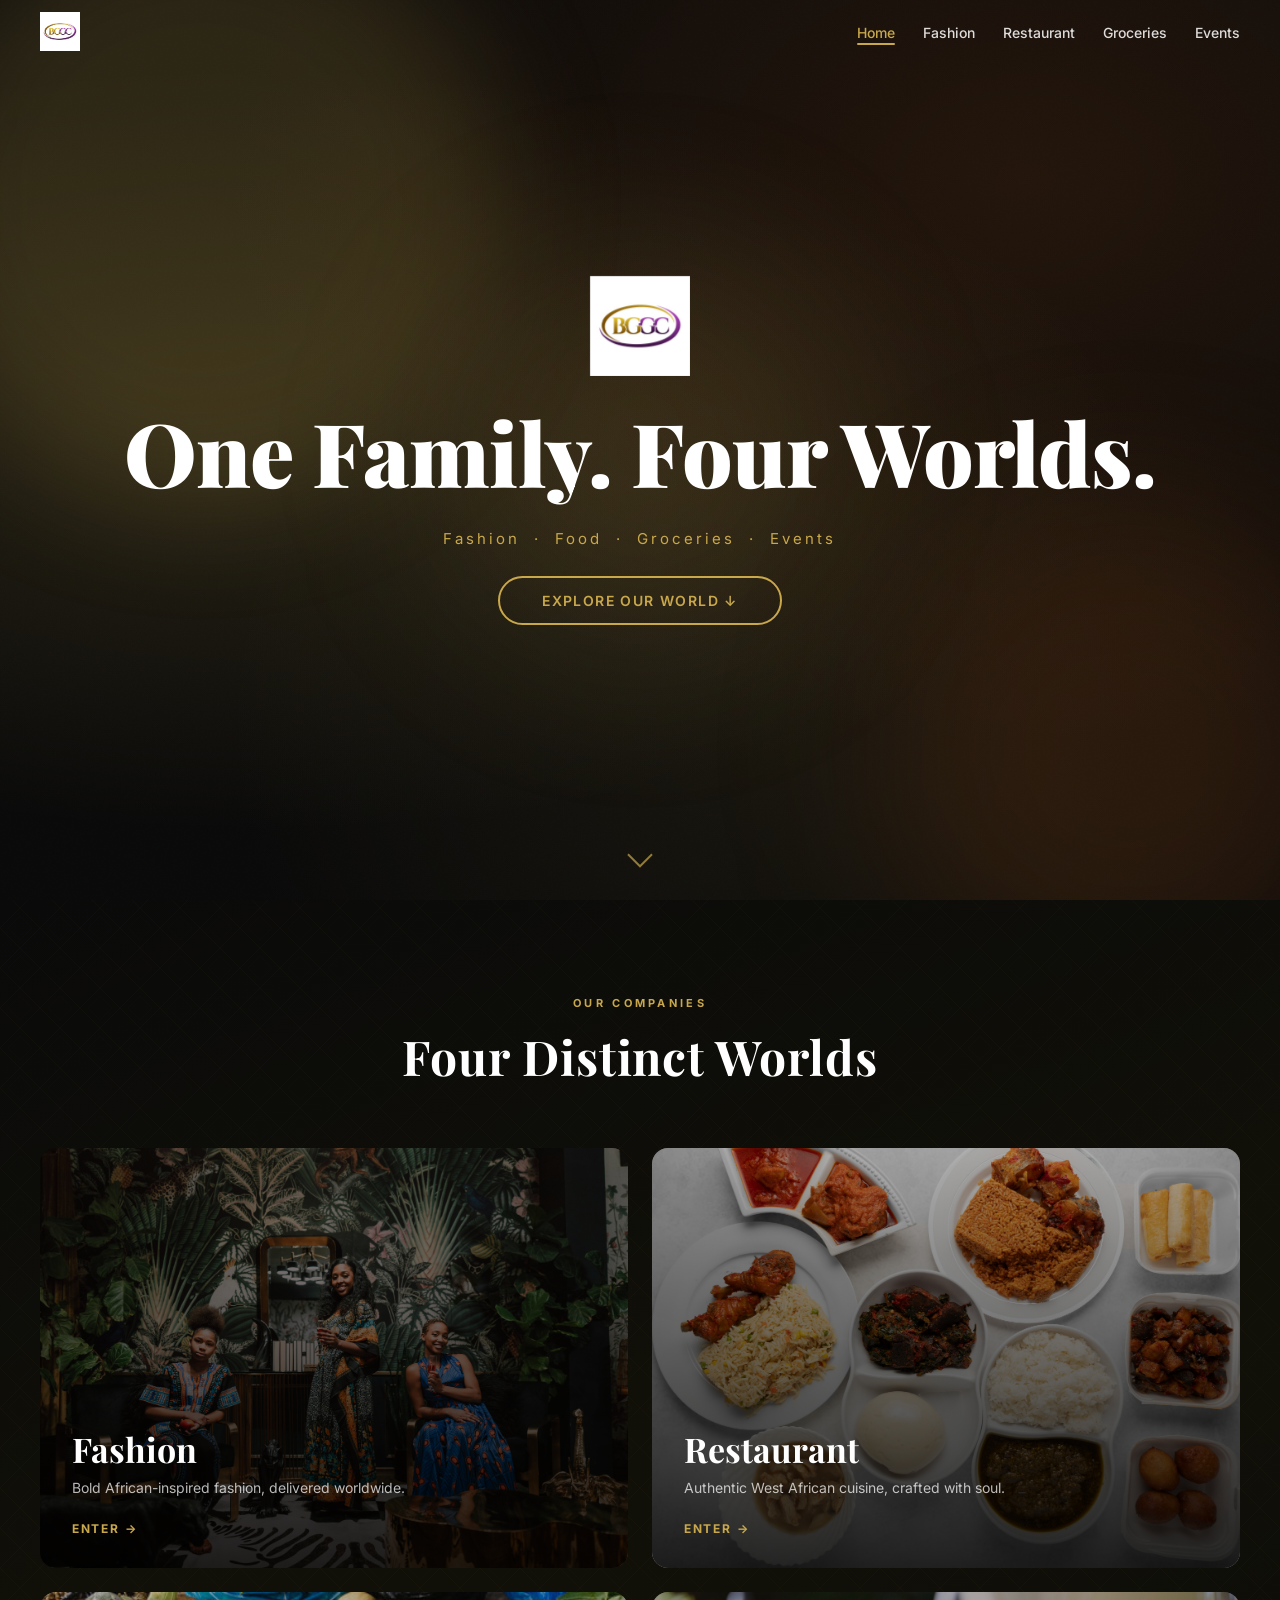
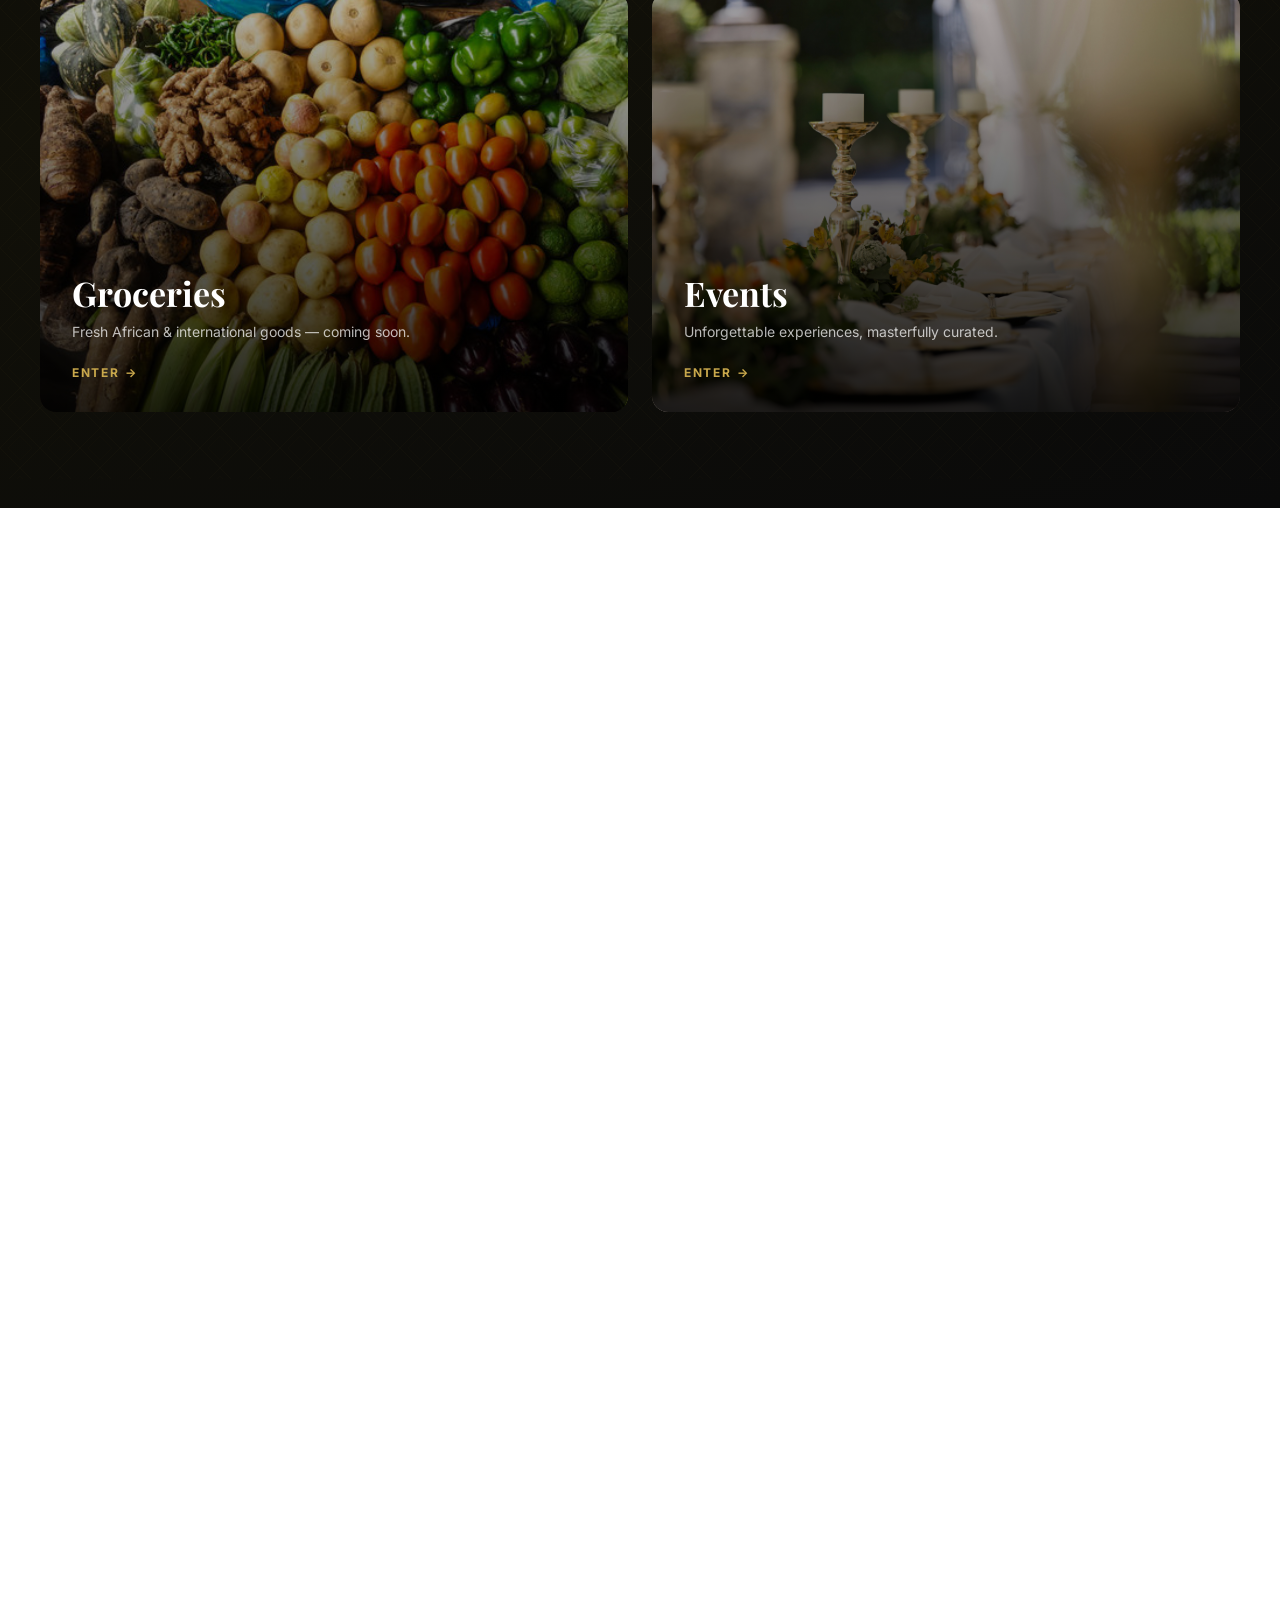
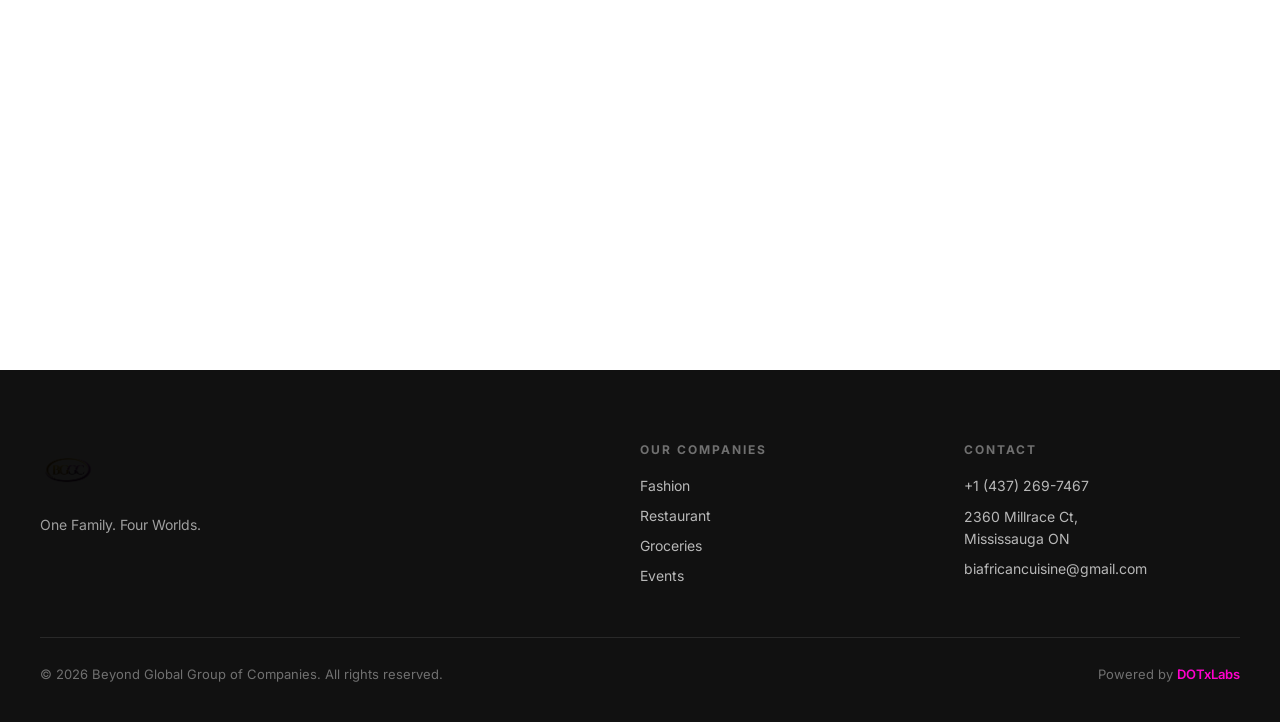
==== commit 011c485d: "Enhance homepage section backgrounds with brand-themed gradients, SVG patterns, and parallax - #bran" ====
--- a/index.html
+++ b/index.html
@@ -78,6 +78,7 @@
      SECTION 2 — BRAND CARDS
 ════════════════════════════════ -->
 <section id="brands" class="ux-animate">
+  <div class="brands-parallax-bg" aria-hidden="true"></div>
   <div class="brands-inner">
     <p class="section-eyebrow">Our Companies</p>
     <h2 class="section-heading">Four Distinct Worlds</h2>
@@ -146,6 +147,7 @@
 
 <!-- 3A: Restaurant — image left, content right -->
 <section id="preview-restaurant" class="preview-section preview-restaurant ux-animate">
+  <div class="restaurant-parallax-bg" aria-hidden="true"></div>
   <div class="preview-inner">
 
     <div class="preview-image">
@@ -179,6 +181,7 @@
 
 <!-- 3B: Fashion — content left, image right (flipped) -->
 <section id="preview-fashion" class="preview-section preview-fashion preview-flipped ux-animate">
+  <div class="fashion-parallax-bg" aria-hidden="true"></div>
   <div class="preview-inner">
 
     <div class="preview-content">
@@ -203,6 +206,7 @@
 
 <!-- 3C: Grocery — centered full-width -->
 <section id="preview-grocery" class="preview-grocery ux-animate">
+  <div class="grocery-parallax-bg" aria-hidden="true"></div>
   <div class="preview-centered-inner">
     <span class="coming-soon-badge">Coming Soon</span>
     <h2 class="preview-heading">Fresh Goods. Delivered.</h2>
@@ -220,6 +224,7 @@
 
 <!-- 3D: Events — image left, content right -->
 <section id="preview-events" class="preview-section preview-events ux-animate">
+  <div class="events-parallax-bg" aria-hidden="true"></div>
   <div class="preview-inner">
 
     <div class="preview-image">
@@ -357,5 +362,40 @@
   document.querySelectorAll('.ux-animate').forEach(el => animObserver.observe(el));
 </script>
 
+<script>
+  /* ══ Parallax background layers ══ */
+  (function() {
+    var isMobile = window.matchMedia('(max-width: 767px)').matches;
+    if (isMobile) return;
+
+    var parallaxLayers = [
+      { el: document.querySelector('.brands-parallax-bg'),     speed: 0.30 },
+      { el: document.querySelector('.restaurant-parallax-bg'), speed: 0.25 },
+      { el: document.querySelector('.fashion-parallax-bg'),    speed: 0.20 },
+      { el: document.querySelector('.grocery-parallax-bg'),    speed: 0.30 },
+      { el: document.querySelector('.events-parallax-bg'),     speed: 0.25 }
+    ];
+
+    var ticking = false;
+
+    window.addEventListener('scroll', function() {
+      if (!ticking) {
+        requestAnimationFrame(function() {
+          var scrollY = window.scrollY;
+          parallaxLayers.forEach(function(layer) {
+            if (!layer.el) return;
+            var rect = layer.el.parentElement.getBoundingClientRect();
+            var offsetFromViewport = rect.top + scrollY;
+            var relativeScroll = scrollY - offsetFromViewport;
+            layer.el.style.transform = 'translateY(' + (relativeScroll * layer.speed) + 'px)';
+          });
+          ticking = false;
+        });
+        ticking = true;
+      }
+    }, { passive: true });
+  })();
+</script>
+
 </body>
 </html>
--- a/assets/css/index.css
+++ b/assets/css/index.css
@@ -206,11 +206,32 @@
    BRAND CARDS
 ════════════════════════════════ */
 #brands {
-  background: #0a0a0a;
+  background: linear-gradient(160deg, #0a0a0a 0%, #111008 50%, #0a0a0a 100%);
   padding: 96px 40px;
   scroll-margin-top: var(--nav-h);
-}
-.brands-inner { max-width: 1200px; margin: 0 auto; }
+  position: relative;
+  overflow: hidden;
+}
+.brands-inner { max-width: 1200px; margin: 0 auto; position: relative; z-index: 1; }
+
+/* Parallax background layers — shared base */
+.brands-parallax-bg,
+.restaurant-parallax-bg,
+.fashion-parallax-bg,
+.grocery-parallax-bg,
+.events-parallax-bg {
+  position: absolute;
+  inset: -20% 0;
+  z-index: 0;
+  pointer-events: none;
+  will-change: transform;
+}
+
+/* #brands — kente-inspired diamond pattern */
+.brands-parallax-bg {
+  background-image: url("data:image/svg+xml,%3Csvg width='40' height='40' xmlns='http://www.w3.org/2000/svg'%3E%3Cpath d='M20 0L40 20L20 40L0 20Z' fill='none' stroke='rgba(201,168,76,0.045)' stroke-width='0.8'/%3E%3Cpath d='M20 8L32 20L20 32L8 20Z' fill='none' stroke='rgba(201,168,76,0.045)' stroke-width='0.5'/%3E%3C/svg%3E");
+  background-size: 40px 40px;
+}
 
 .section-eyebrow {
   text-align: center;
@@ -351,25 +372,70 @@
 
 /* ── 3A Restaurant ── */
 .preview-restaurant {
-  background: #0d0d0d;
+  background: linear-gradient(135deg, #1a0a00 0%, #0d0500 60%, #1a0800 100%);
   border-left: 3px solid #C8511B;
-}
+  position: relative;
+  overflow: hidden;
+}
+.restaurant-parallax-bg {
+  background-image: url("data:image/svg+xml,%3Csvg width='24' height='24' xmlns='http://www.w3.org/2000/svg'%3E%3Ccircle cx='12' cy='12' r='1.5' fill='rgba(200,81,27,0.06)'/%3E%3C/svg%3E");
+  background-size: 24px 24px;
+}
+.preview-restaurant::after {
+  content: '';
+  position: absolute;
+  inset: 0;
+  background: radial-gradient(ellipse at 0% 100%, rgba(200, 81, 27, 0.12) 0%, transparent 60%);
+  z-index: 0;
+  pointer-events: none;
+}
+.preview-restaurant > .preview-inner { position: relative; z-index: 1; }
 .preview-restaurant .preview-label { color: #d96a37; }
 .preview-restaurant .preview-cta-secondary { color: #d96a37; }
 
 /* ── 3B Fashion ── */
 .preview-fashion {
-  background: #09060d;
+  background: linear-gradient(135deg, #2D0A4E 0%, #0a060d 55%, #1a0a30 100%);
   border-left: 3px solid #5A1A8A;
-}
+  position: relative;
+  overflow: hidden;
+}
+.fashion-parallax-bg {
+  background-image: url("data:image/svg+xml,%3Csvg width='32' height='32' xmlns='http://www.w3.org/2000/svg'%3E%3Cline x1='0' y1='32' x2='32' y2='0' stroke='rgba(201,168,76,0.05)' stroke-width='0.6'/%3E%3Cline x1='-8' y1='24' x2='24' y2='-8' stroke='rgba(201,168,76,0.05)' stroke-width='0.6'/%3E%3Cline x1='8' y1='40' x2='40' y2='8' stroke='rgba(201,168,76,0.05)' stroke-width='0.6'/%3E%3C/svg%3E");
+  background-size: 32px 32px;
+}
+.preview-fashion::after {
+  content: '';
+  position: absolute;
+  inset: 0;
+  background: radial-gradient(ellipse at 100% 0%, rgba(74, 13, 128, 0.35) 0%, transparent 60%);
+  z-index: 0;
+  pointer-events: none;
+}
+.preview-fashion > .preview-inner { position: relative; z-index: 1; }
 .preview-fashion .preview-label { color: #9B59B6; }
 .preview-fashion .preview-cta-secondary { color: #9B59B6; }
 
 /* ── 3D Events ── */
 .preview-events {
-  background: #0d0d0a;
+  background: linear-gradient(135deg, #1A1A2E 0%, #0a0a0a 55%, #13131f 100%);
   border-left: 3px solid #C9A84C;
-}
+  position: relative;
+  overflow: hidden;
+}
+.events-parallax-bg {
+  background-image: url("data:image/svg+xml,%3Csvg width='36' height='36' xmlns='http://www.w3.org/2000/svg'%3E%3Ccircle cx='18' cy='18' r='6' fill='none' stroke='rgba(201,168,76,0.055)' stroke-width='0.5'/%3E%3Ccircle cx='18' cy='18' r='2' fill='none' stroke='rgba(201,168,76,0.055)' stroke-width='0.5'/%3E%3Cline x1='18' y1='12' x2='18' y2='0' stroke='rgba(201,168,76,0.035)' stroke-width='0.4'/%3E%3Cline x1='24' y1='18' x2='36' y2='18' stroke='rgba(201,168,76,0.035)' stroke-width='0.4'/%3E%3Cline x1='18' y1='24' x2='18' y2='36' stroke='rgba(201,168,76,0.035)' stroke-width='0.4'/%3E%3Cline x1='12' y1='18' x2='0' y2='18' stroke='rgba(201,168,76,0.035)' stroke-width='0.4'/%3E%3C/svg%3E");
+  background-size: 36px 36px;
+}
+.preview-events::after {
+  content: '';
+  position: absolute;
+  inset: 0;
+  background: radial-gradient(ellipse at 100% 100%, rgba(201, 168, 76, 0.1) 0%, transparent 55%);
+  z-index: 0;
+  pointer-events: none;
+}
+.preview-events > .preview-inner { position: relative; z-index: 1; }
 .preview-events .preview-label { color: #C9A84C; }
 .preview-events .preview-cta-secondary { color: #C9A84C; }
 
@@ -466,13 +532,28 @@
 
 /* ── 3C Grocery — centered full-width ── */
 .preview-grocery {
-  background: linear-gradient(135deg, #060e08 0%, #0a1a0e 100%);
+  background: linear-gradient(160deg, #1B4332 0%, #0d2b1f 50%, #1B4332 100%);
   border-top: 1px solid rgba(27,67,50,.4);
   border-bottom: 1px solid rgba(27,67,50,.4);
   text-align: center;
   padding: 100px 40px;
   scroll-margin-top: var(--nav-h);
-}
+  position: relative;
+  overflow: hidden;
+}
+.grocery-parallax-bg {
+  background-image: url("data:image/svg+xml,%3Csvg width='48' height='48' xmlns='http://www.w3.org/2000/svg'%3E%3Cpolygon points='24,2 46,14 46,34 24,46 2,34 2,14' fill='none' stroke='rgba(244,196,48,0.05)' stroke-width='0.6'/%3E%3C/svg%3E");
+  background-size: 48px 48px;
+}
+.preview-grocery::after {
+  content: '';
+  position: absolute;
+  inset: 0;
+  background: radial-gradient(ellipse at 50% 0%, rgba(244, 196, 48, 0.08) 0%, transparent 50%);
+  z-index: 0;
+  pointer-events: none;
+}
+.preview-grocery > .preview-centered-inner { position: relative; z-index: 1; }
 .preview-centered-inner {
   max-width: 700px;
   margin: 0 auto;
@@ -558,11 +639,31 @@
    ABOUT STRIP
 ════════════════════════════════ */
 #about {
-  background: #0f0f0f;
+  background: linear-gradient(180deg, #0f0f0f 0%, #141410 50%, #0f0f0f 100%);
   padding: 100px 40px;
   text-align: center;
   scroll-margin-top: var(--nav-h);
-}
+  position: relative;
+  overflow: hidden;
+}
+#about::before {
+  content: '';
+  position: absolute;
+  inset: 0;
+  background-image: url("data:image/svg+xml,%3Csvg width='40' height='40' xmlns='http://www.w3.org/2000/svg'%3E%3Cline x1='0' y1='0' x2='40' y2='40' stroke='rgba(201,168,76,0.03)' stroke-width='0.5'/%3E%3Cline x1='40' y1='0' x2='0' y2='40' stroke='rgba(201,168,76,0.03)' stroke-width='0.5'/%3E%3C/svg%3E");
+  background-size: 40px 40px;
+  z-index: 0;
+  pointer-events: none;
+}
+#about::after {
+  content: '';
+  position: absolute;
+  inset: 0;
+  background: radial-gradient(ellipse at 50% 50%, rgba(201, 168, 76, 0.05) 0%, transparent 60%);
+  z-index: 0;
+  pointer-events: none;
+}
+#about > .about-inner { position: relative; z-index: 1; }
 .about-inner {
   max-width: 720px;
   margin: 0 auto;
@@ -603,10 +704,28 @@
 /* ════════════════════════════════
    REDUCED MOTION & MISC
 ════════════════════════════════ */
+/* ── Disable parallax on mobile ── */
+@media (max-width: 767px) {
+  .brands-parallax-bg,
+  .restaurant-parallax-bg,
+  .fashion-parallax-bg,
+  .grocery-parallax-bg,
+  .events-parallax-bg {
+    transform: none !important;
+  }
+}
+
 @media (prefers-reduced-motion: reduce) {
   #hero::before, #hero::after, .hero-orb { animation: none; }
   .coming-soon-badge                     { animation: none; }
   .ux-animate, .ux-animate.ux-visible    { animation: none !important; opacity: 1 !important; transform: none !important; }
+  .brands-parallax-bg,
+  .restaurant-parallax-bg,
+  .fashion-parallax-bg,
+  .grocery-parallax-bg,
+  .events-parallax-bg {
+    transform: none !important;
+  }
 }
 
 @media (max-width: 480px) {
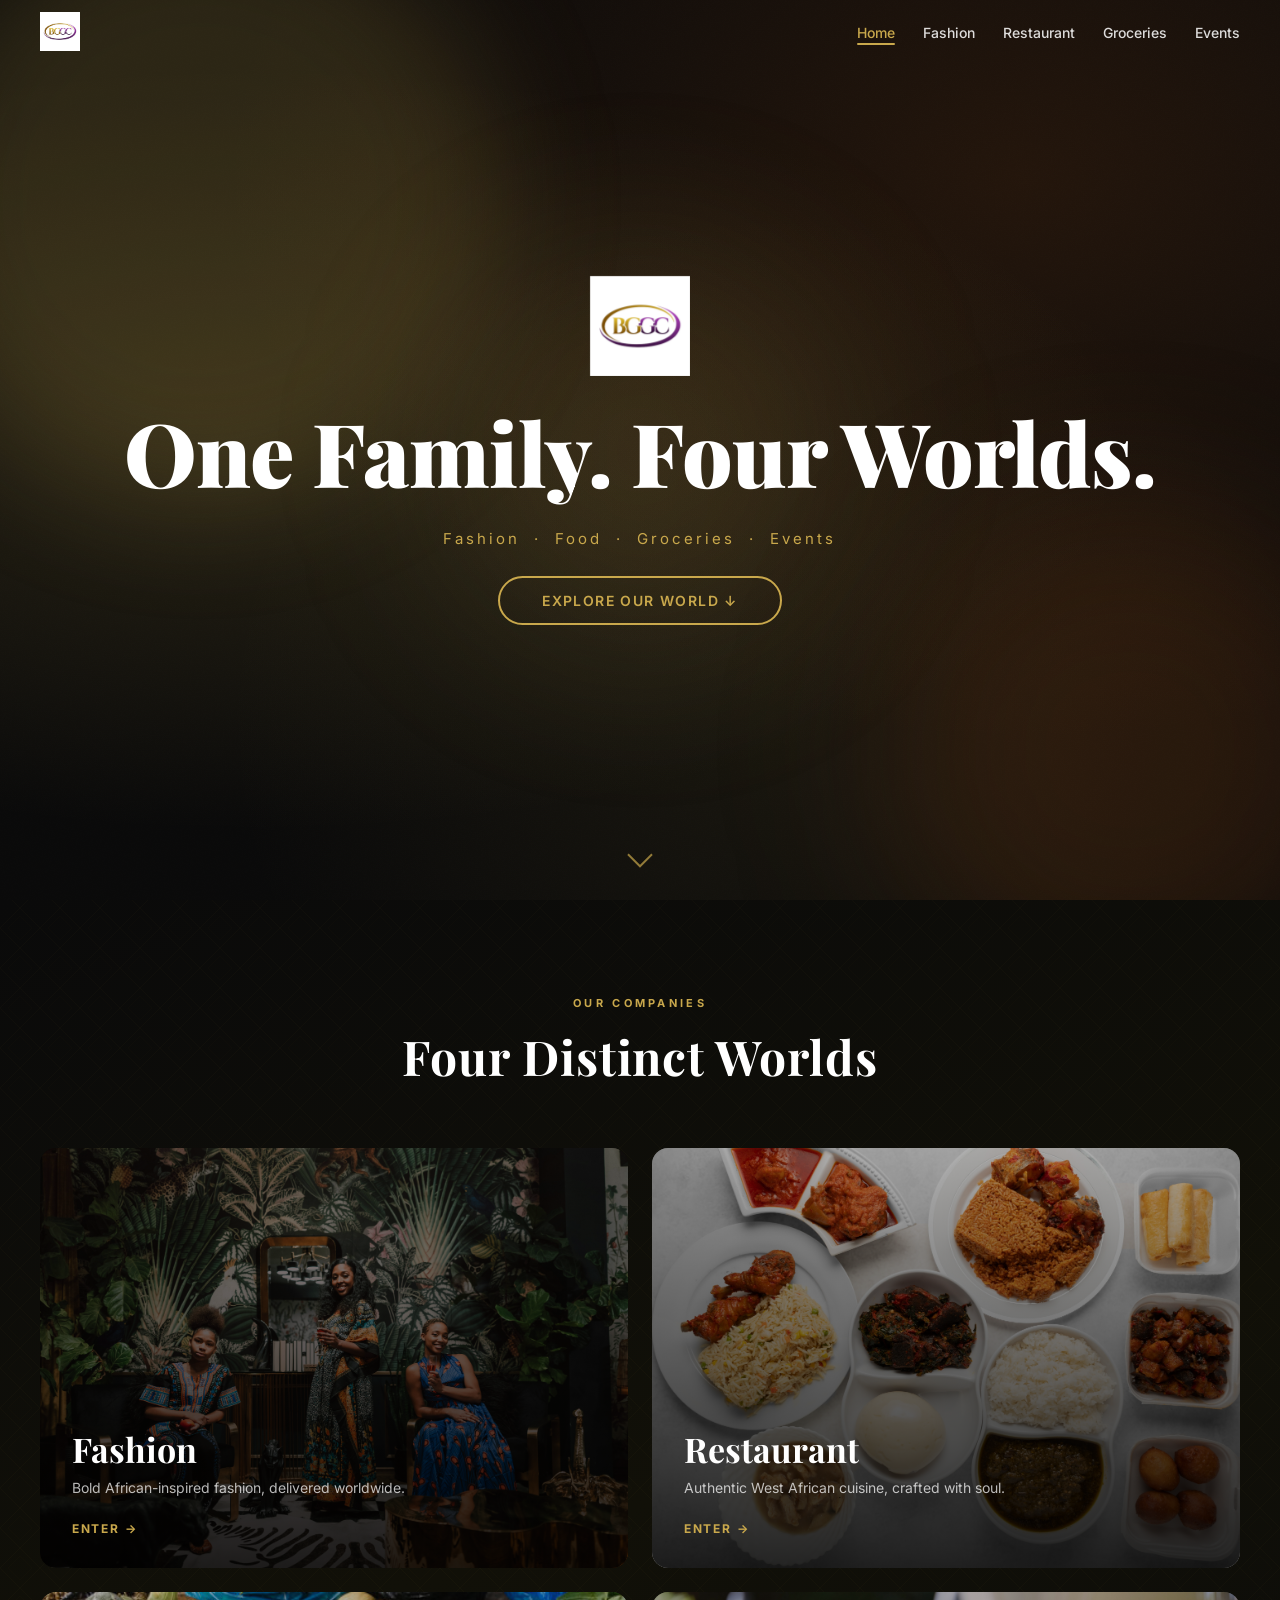
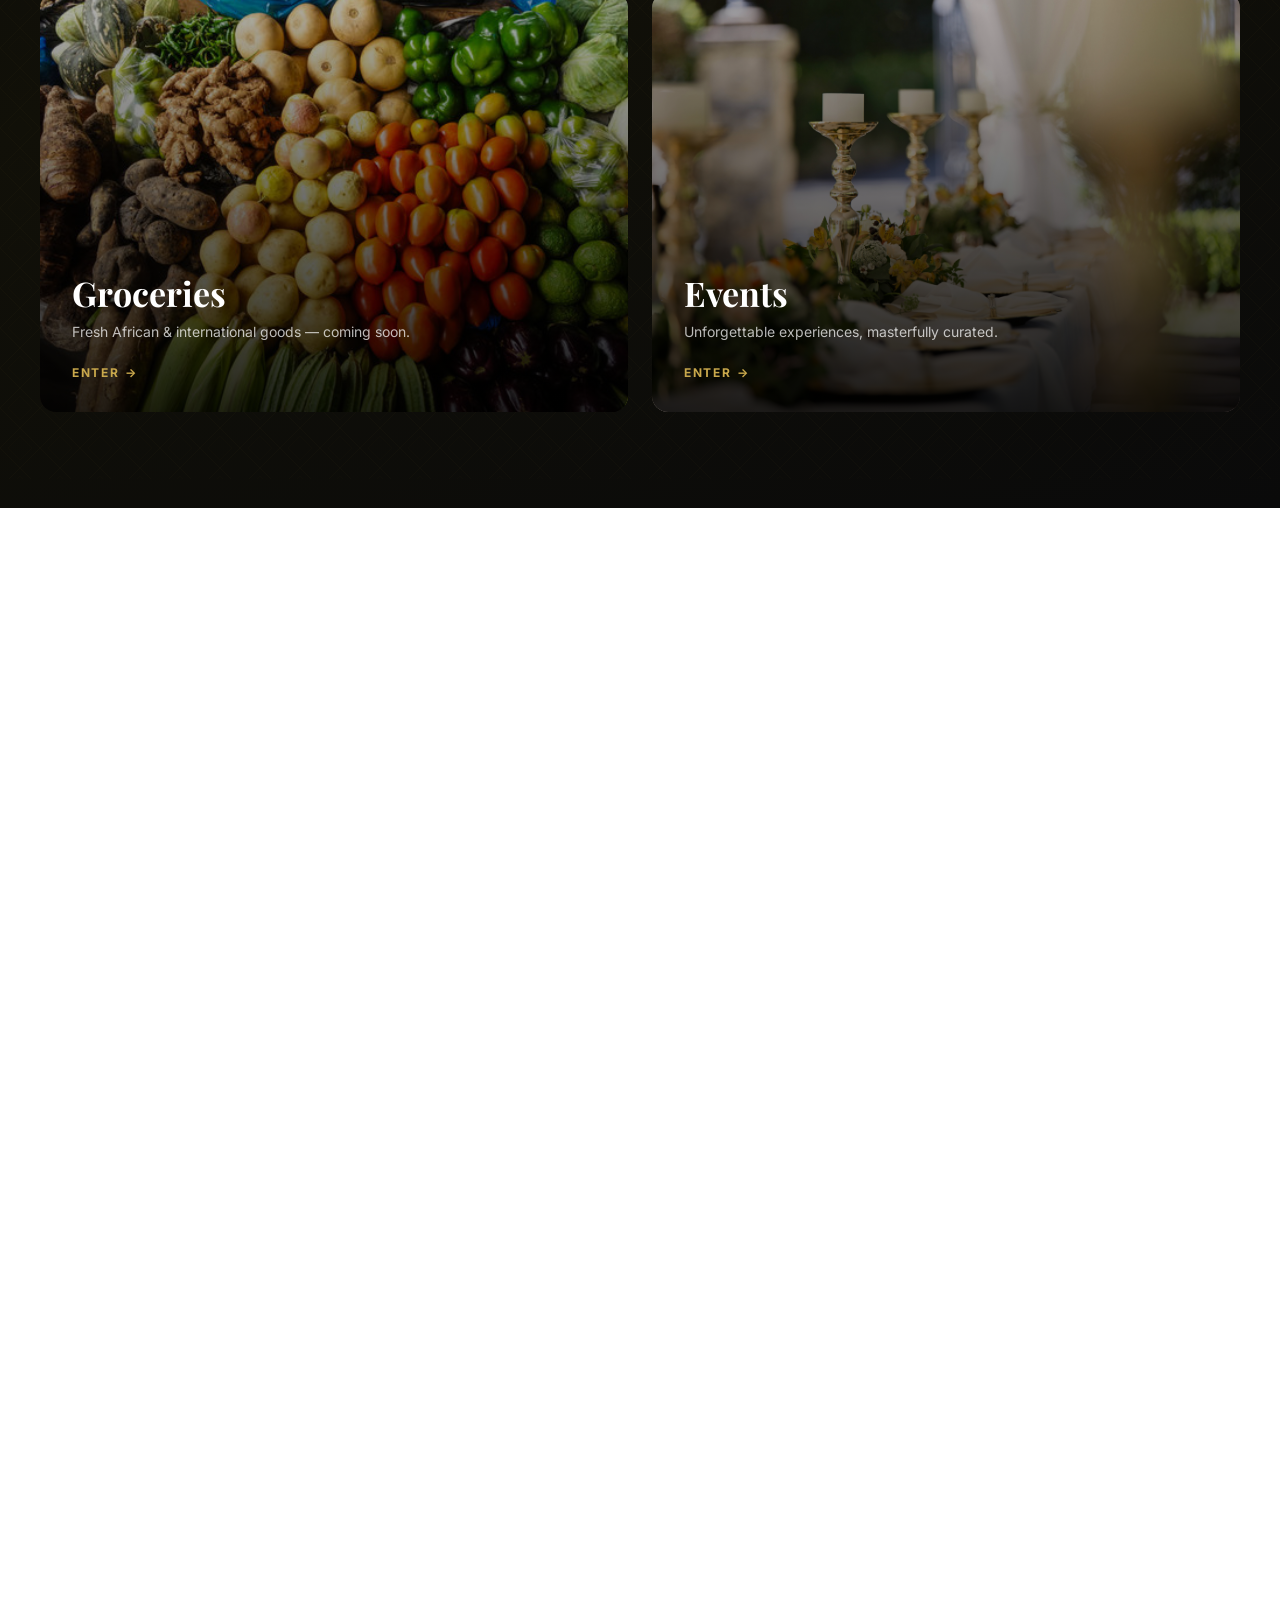
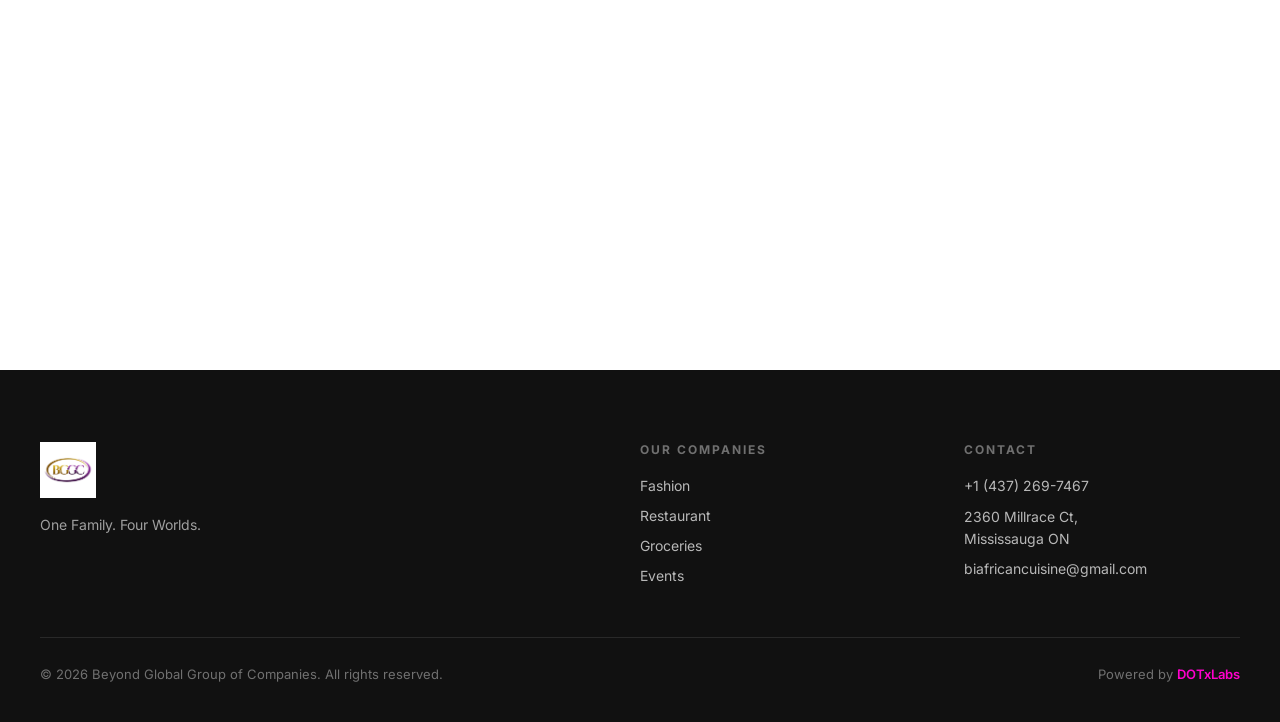
==== commit fc5575f2: "Update site logo to BGGCR.png and fix nav visibility - Replace all BGGC.jpeg references with BGGCR.p" ====
--- a/index.html
+++ b/index.html
@@ -23,7 +23,7 @@
 ════════════════════════════════ -->
 <nav id="site-nav" class="nav-transparent">
   <a href="index.html" class="nav-logo">
-    <img src="BGGC.jpeg" alt="Beyond Global Group of Companies">
+    <img src="BGGCR.png" alt="Beyond Global Group of Companies">
   </a>
   <ul class="nav-links">
     <li><a href="index.html" class="nav-active">Home</a></li>
@@ -44,7 +44,7 @@
   <div id="mobile-drawer-overlay"></div>
   <div id="mobile-drawer-panel">
     <button id="mobile-drawer-close" aria-label="Close menu">&#x2715;</button>
-    <img src="BGGC.jpeg" alt="BGGC" id="mobile-drawer-logo">
+    <img src="BGGCR.png" alt="BGGC" id="mobile-drawer-logo">
     <ul id="mobile-drawer-links">
       <li><a href="index.html" class="drawer-active">Home</a></li>
       <li><a href="fashion.html">Fashion</a></li>
@@ -63,7 +63,7 @@
   <div class="hero-noise" aria-hidden="true"></div>
 
   <div class="hero-content">
-    <img src="BGGC.jpeg" alt="Beyond Global Group of Companies" class="hero-logo ux-animate">
+    <img src="BGGCR.png" alt="Beyond Global Group of Companies" class="hero-logo ux-animate">
     <h1 class="hero-headline ux-animate">One Family. Four Worlds.</h1>
     <p class="hero-sub ux-animate">Fashion &nbsp;&#183;&nbsp; Food &nbsp;&#183;&nbsp; Groceries &nbsp;&#183;&nbsp; Events</p>
     <a href="#brands" class="hero-cta ux-animate">Explore Our World &#x2193;</a>
@@ -279,7 +279,7 @@
 
     <!-- Col 1: Brand -->
     <div>
-      <img src="BGGC.jpeg" alt="Beyond Global Group of Companies" class="footer-logo">
+      <img src="BGGCR.png" alt="Beyond Global Group of Companies" class="footer-logo">
       <p class="footer-brand-desc">One Family. Four Worlds.</p>
     </div>
 
--- a/assets/css/shared.css
+++ b/assets/css/shared.css
@@ -40,7 +40,7 @@
   display: flex; align-items: center; justify-content: space-between;
 }
 .nav-logo { text-decoration: none; flex-shrink: 0; display: flex; align-items: center; }
-.nav-logo img { height: 40px; width: auto; object-fit: contain; mix-blend-mode: multiply; }
+.nav-logo img { height: 40px; width: auto; object-fit: contain; }
 .nav-links { display: flex; align-items: center; gap: 28px; list-style: none; }
 .nav-links a { font-size: 14px; font-weight: 500; color: var(--black); transition: color .2s; }
 .nav-links a:hover { color: var(--magenta); }
@@ -81,7 +81,7 @@
   line-height: 1; padding: 0; margin-bottom: 20px; transition: color .2s;
 }
 #mobile-drawer-close:hover { color: #fff; }
-#mobile-drawer-logo { height: 44px; width: auto; object-fit: contain; margin-bottom: 32px; display: block; mix-blend-mode: multiply; }
+#mobile-drawer-logo { height: 44px; width: auto; object-fit: contain; margin-bottom: 32px; display: block; }
 #mobile-drawer-links { list-style: none; padding: 0; margin: 0; display: flex; flex-direction: column; }
 #mobile-drawer-links a {
   font-size: 19px; font-weight: 700; color: rgba(255,255,255,.8);
@@ -98,7 +98,7 @@
   max-width: 1280px; margin: 0 auto;
   display: grid; grid-template-columns: 2fr 1fr 1fr 1fr; gap: 48px; margin-bottom: 48px;
 }
-.footer-logo { height: 56px; width: auto; object-fit: contain; margin-bottom: 14px; display: block; mix-blend-mode: multiply; }
+.footer-logo { height: 56px; width: auto; object-fit: contain; margin-bottom: 14px; display: block; }
 .footer-brand-desc { font-size: 14px; color: rgba(255,255,255,.6); line-height: 1.8; max-width: 300px; }
 .footer-col-title { font-size: 12px; font-weight: 700; letter-spacing: 2px; text-transform: uppercase; color: rgba(255,255,255,.4); margin-bottom: 18px; }
 .footer-links { list-style: none; display: flex; flex-direction: column; gap: 10px; }
--- a/assets/css/index.css
+++ b/assets/css/index.css
@@ -136,7 +136,6 @@
   width: 100px;
   height: auto;
   object-fit: contain;
-  mix-blend-mode: multiply;
   animation-delay: .1s;
 }
 
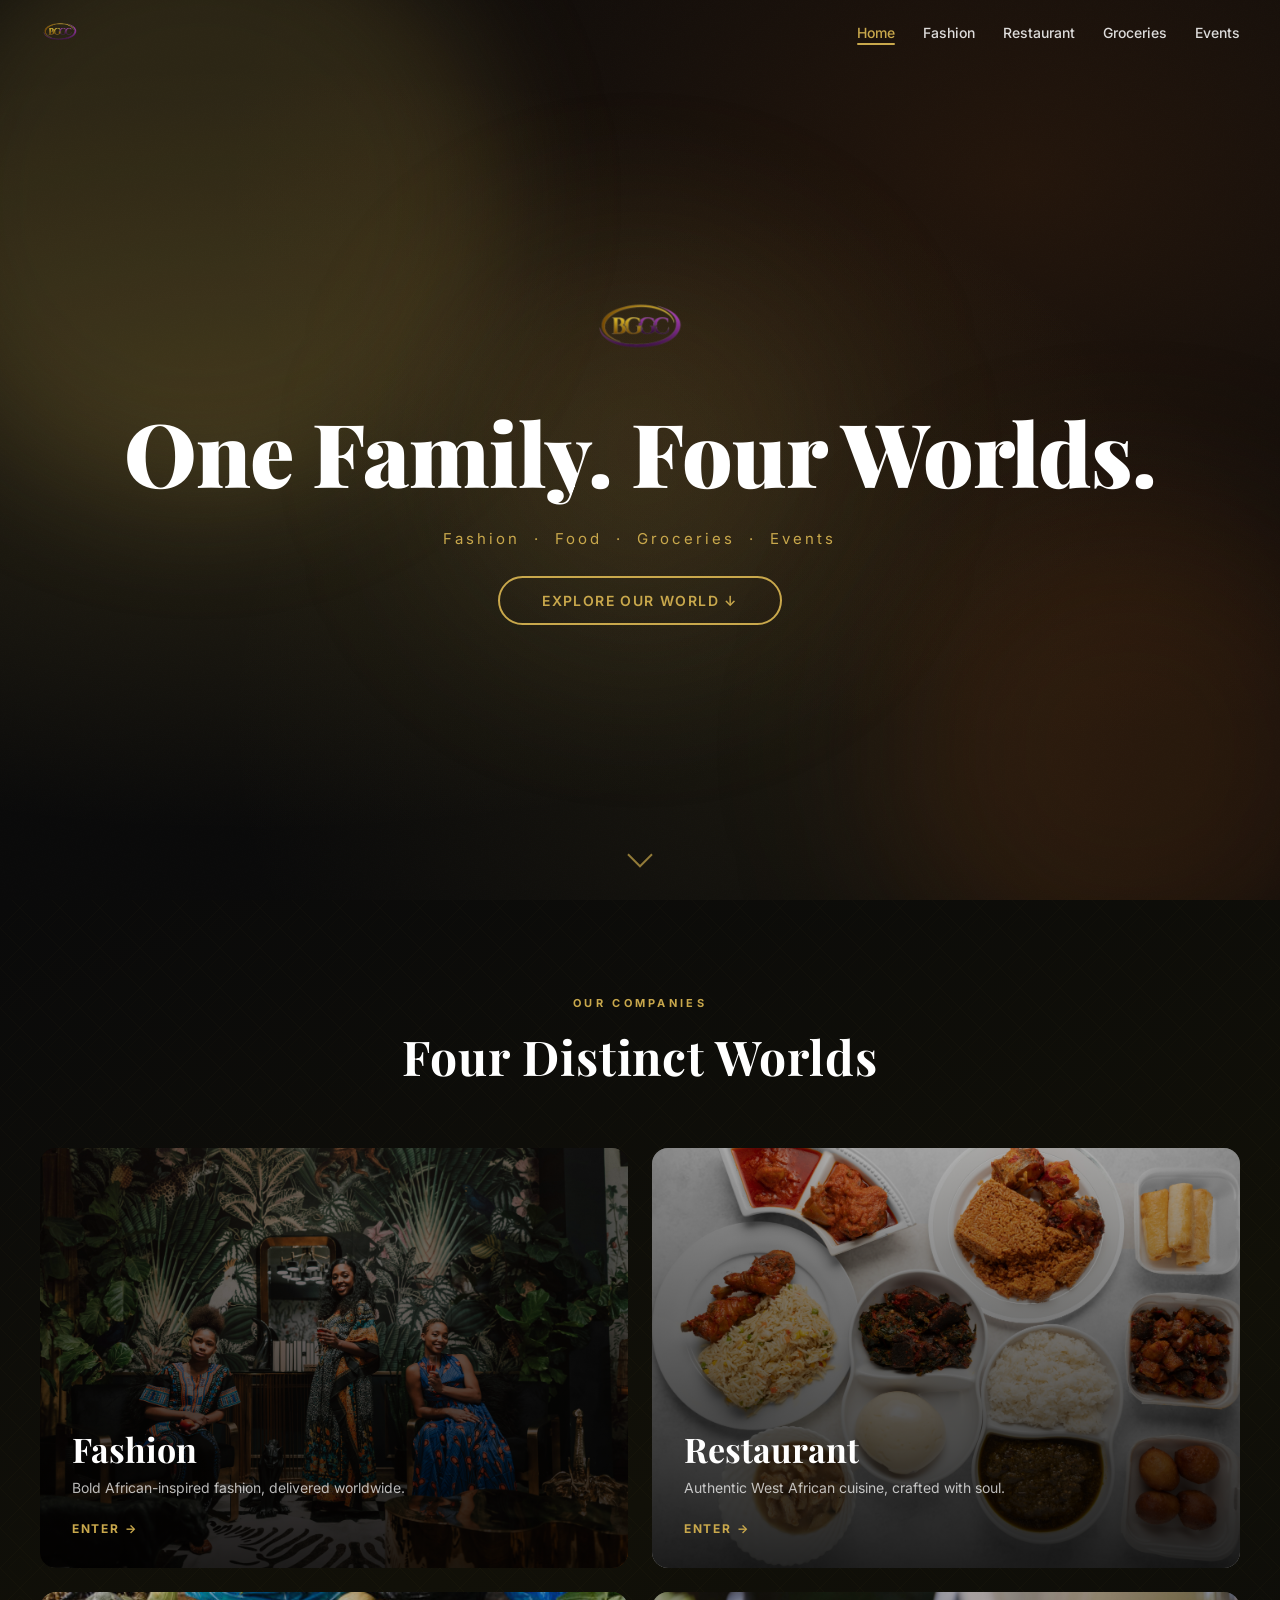
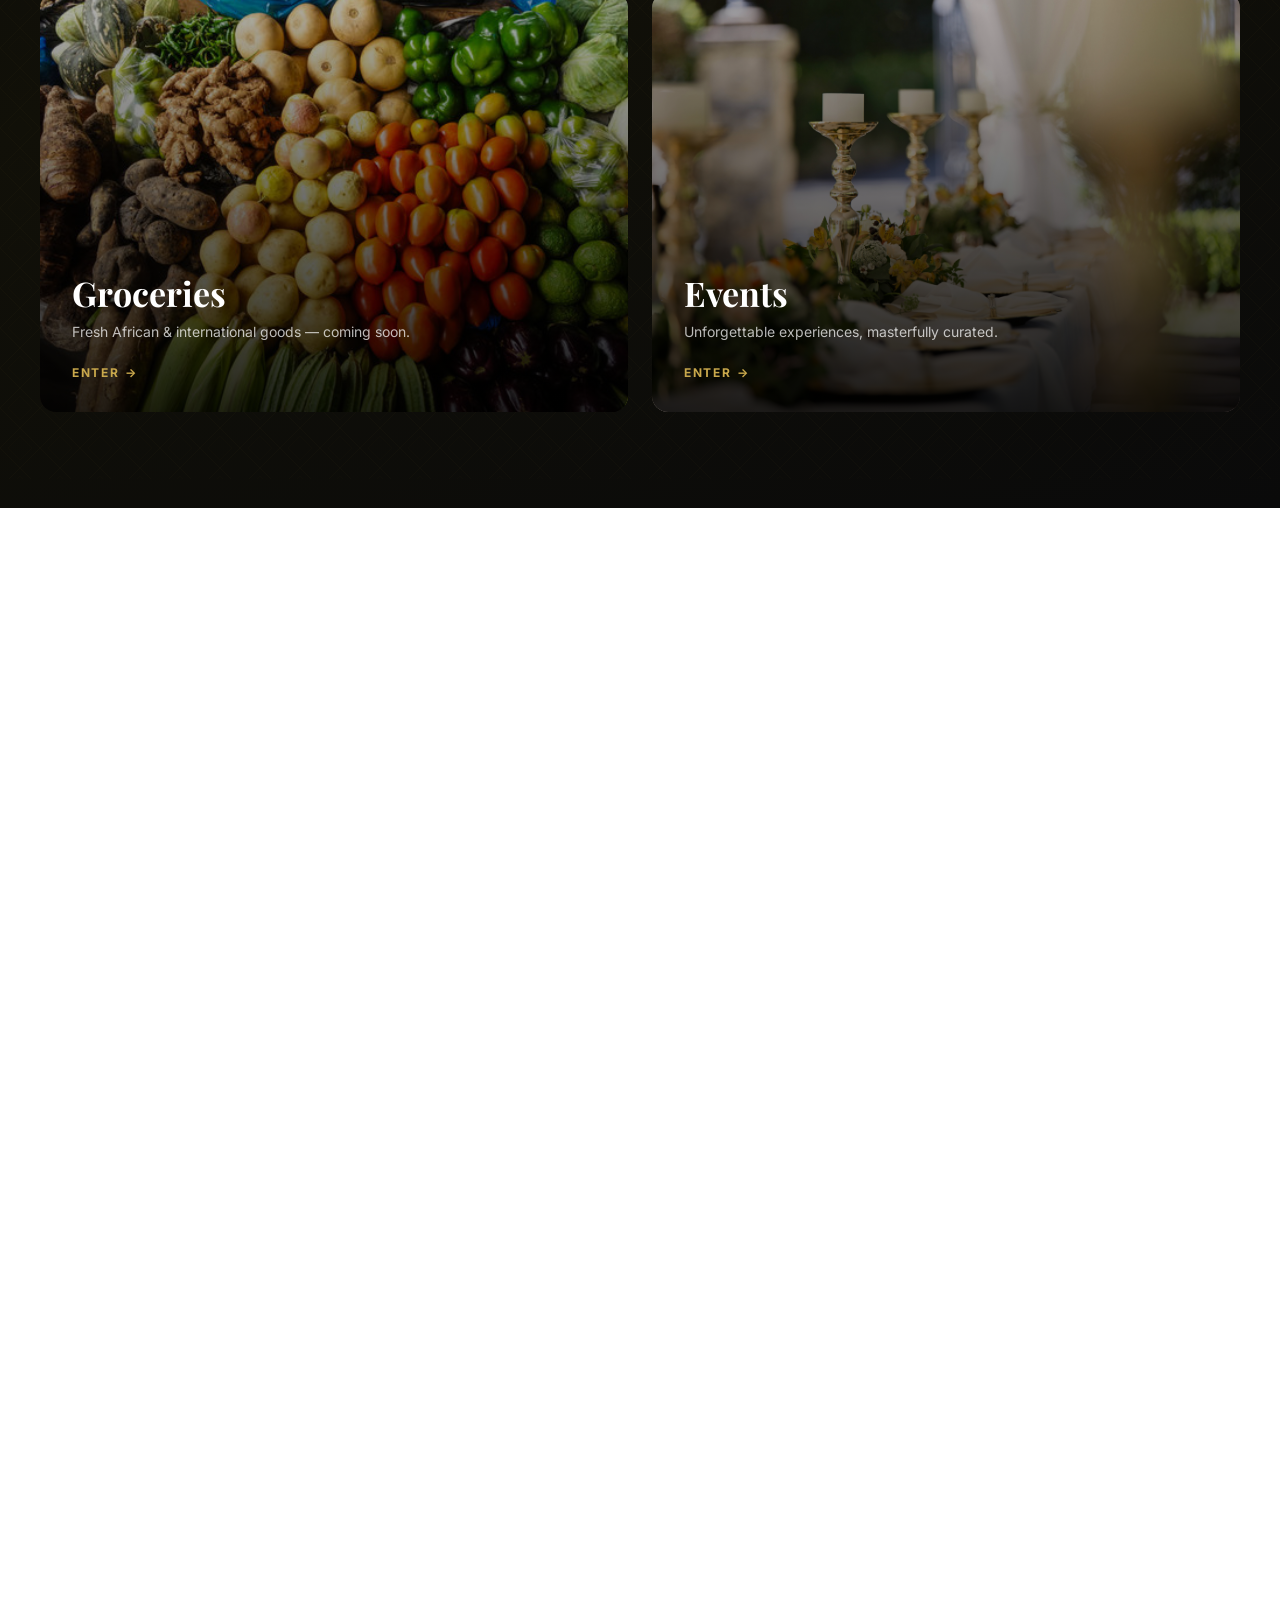
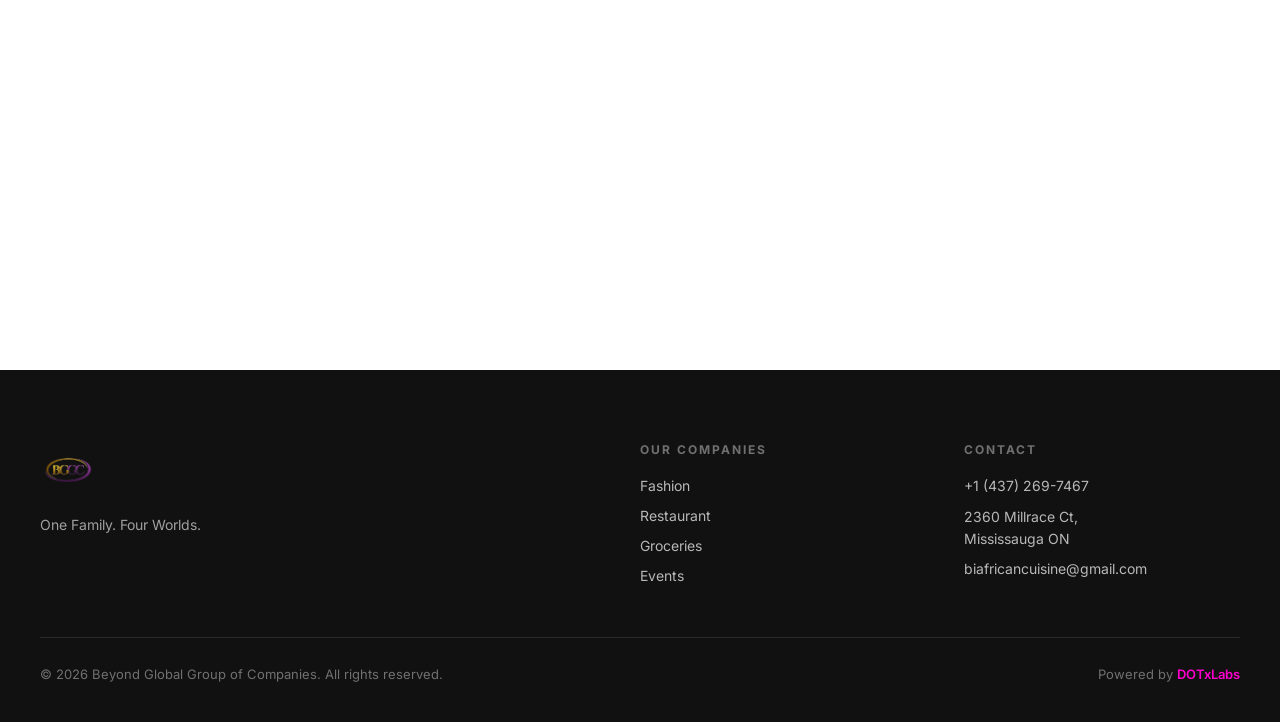
==== commit 38bade86: "Replace site logo with BGGCRM.jpeg (no white background) Update all 16 logo references across 5 page" ====
--- a/index.html
+++ b/index.html
@@ -23,7 +23,7 @@
 ════════════════════════════════ -->
 <nav id="site-nav" class="nav-transparent">
   <a href="index.html" class="nav-logo">
-    <img src="BGGCR.png" alt="Beyond Global Group of Companies">
+    <img src="BGGCRM.jpeg" alt="Beyond Global Group of Companies">
   </a>
   <ul class="nav-links">
     <li><a href="index.html" class="nav-active">Home</a></li>
@@ -44,7 +44,7 @@
   <div id="mobile-drawer-overlay"></div>
   <div id="mobile-drawer-panel">
     <button id="mobile-drawer-close" aria-label="Close menu">&#x2715;</button>
-    <img src="BGGCR.png" alt="BGGC" id="mobile-drawer-logo">
+    <img src="BGGCRM.jpeg" alt="BGGC" id="mobile-drawer-logo">
     <ul id="mobile-drawer-links">
       <li><a href="index.html" class="drawer-active">Home</a></li>
       <li><a href="fashion.html">Fashion</a></li>
@@ -63,7 +63,7 @@
   <div class="hero-noise" aria-hidden="true"></div>
 
   <div class="hero-content">
-    <img src="BGGCR.png" alt="Beyond Global Group of Companies" class="hero-logo ux-animate">
+    <img src="BGGCRM.jpeg" alt="Beyond Global Group of Companies" class="hero-logo ux-animate">
     <h1 class="hero-headline ux-animate">One Family. Four Worlds.</h1>
     <p class="hero-sub ux-animate">Fashion &nbsp;&#183;&nbsp; Food &nbsp;&#183;&nbsp; Groceries &nbsp;&#183;&nbsp; Events</p>
     <a href="#brands" class="hero-cta ux-animate">Explore Our World &#x2193;</a>
@@ -279,7 +279,7 @@
 
     <!-- Col 1: Brand -->
     <div>
-      <img src="BGGCR.png" alt="Beyond Global Group of Companies" class="footer-logo">
+      <img src="BGGCRM.jpeg" alt="Beyond Global Group of Companies" class="footer-logo">
       <p class="footer-brand-desc">One Family. Four Worlds.</p>
     </div>
 
